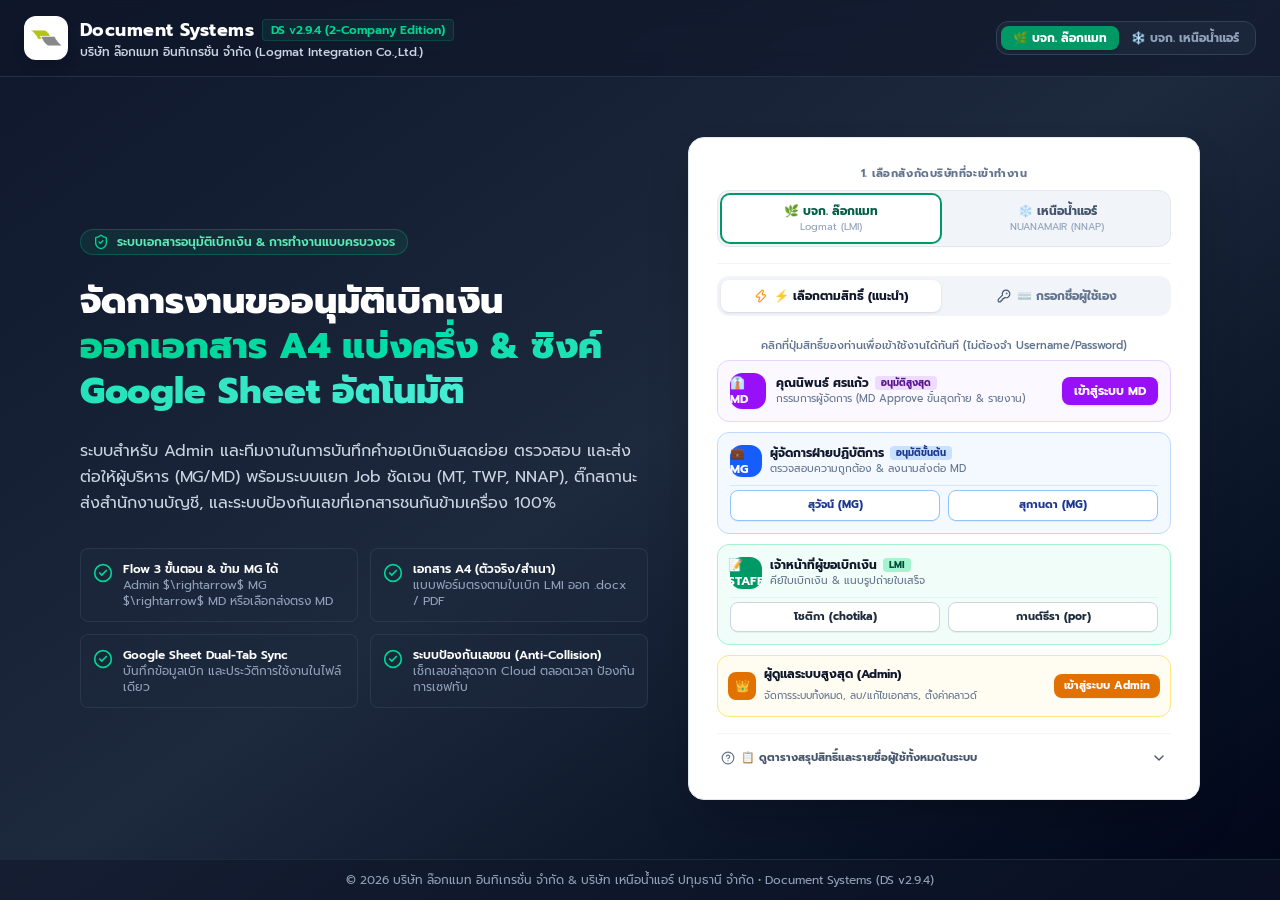
==== index.html @ 4659a701 "Deploy v2.9.4: Live Active Sessions Monitor & Collision Guard" ====
<!doctype html>
<html lang="th">
  <head>
    <meta charset="UTF-8" />
    <link rel="icon" type="image/png" href="[data-uri]" />
    <meta name="viewport" content="width=device-width, initial-scale=1.0" />
    <meta http-equiv="Cache-Control" content="no-cache, no-store, must-revalidate" />
    <meta http-equiv="Pragma" content="no-cache" />
    <meta http-equiv="Expires" content="0" />
    <title>Document Systems (DS) - ระบบขออนุมัติเบิกเงินและจัดการเอกสาร</title>
    <link rel="preconnect" href="https://fonts.googleapis.com">
    <link rel="preconnect" href="https://fonts.gstatic.com" crossorigin>
    <link href="https://fonts.googleapis.com/css2?family=Prompt:wght@300;400;500;600;700&family=Sarabun:ital,wght@0,300;0,400;0,500;0,600;0,700;1,400&display=swap" rel="stylesheet">
    <script type="module">
var e=Object.create,t=Object.defineProperty,n=Object.getOwnPropertyDescriptor,r=Object.getOwnPropertyNames,i=Object.getPrototypeOf,a=Object.prototype.hasOwnProperty,o=(e,t)=>()=>(t||(e((t={exports:{}}).exports,t),e=null),t.exports),s=(e,i,o,s)=>{if(i&&typeof i==`object`||typeof i==`function`)for(var c=r(i),l=0,u=c.length,d;l<u;l++)d=c[l],!a.call(e,d)&&d!==o&&t(e,d,{get:(e=>i[e]).bind(null,d),enumerable:!(s=n(i,d))||s.enumerable});return e},c=(n,r,o)=>(o=n==null?{}:e(i(n)),s(r||!n||!n.__esModule||!a.call(n,`default`)?t(o,`default`,{value:n,enumerable:!0}):o,n)),l=(e=>typeof require<`u`?require:typeof Proxy<`u`?new Proxy(e,{get:(e,t)=>(typeof require<`u`?require:e)[t]}):e)(function(e){if(typeof require<`u`)return require.apply(this,arguments);throw Error('Calling `require` for "'+e+"\" in an environment that doesn't expose the `require` function. See https://rolldown.rs/in-depth/bundling-cjs#require-external-modules for more details.")});(function(){let e=document.createElement(`link`).relList;if(e&&e.supports&&e.supports(`modulepreload`))return;for(let e of document.querySelectorAll(`link[rel="modulepreload"]`))n(e);new MutationObserver(e=>{for(let t of e)if(t.type===`childList`)for(let e of t.addedNodes)e.tagName===`LINK`&&e.rel===`modulepreload`&&n(e)}).observe(document,{childList:!0,subtree:!0});function t(e){let t={};return e.integrity&&(t.integrity=e.integrity),e.referrerPolicy&&(t.referrerPolicy=e.referrerPolicy),t.credentials=e.crossOrigin===`use-credentials`?`include`:e.crossOrigin===`anonymous`?`omit`:`same-origin`,t}function n(e){if(e.ep)return;e.ep=!0;let n=t(e);fetch(e.href,n)}})();var u=o((e=>{var t=Symbol.for(`react.transitional.element`),n=Symbol.for(`react.portal`),r=Symbol.for(`react.fragment`),i=Symbol.for(`react.strict_mode`),a=Symbol.for(`react.profiler`),o=Symbol.for(`react.consumer`),s=Symbol.for(`react.context`),c=Symbol.for(`react.forward_ref`),l=Symbol.for(`react.suspense`),u=Symbol.for(`react.memo`),d=Symbol.for(`react.lazy`),f=Symbol.for(`react.activity`),p=Symbol.for(`react.view_transition`),m=Symbol.iterator;function h(e){return typeof e!=`object`||!e?null:(e=m&&e[m]||e[`@@iterator`],typeof e==`function`?e:null)}var g={isMounted:function(){return!1},enqueueForceUpdate:function(){},enqueueReplaceState:function(){},enqueueSetState:function(){}},_=Object.assign,v={};function y(e,t,n){this.props=e,this.context=t,this.refs=v,this.updater=n||g}y.prototype.isReactComponent={},y.prototype.setState=function(e,t){if(typeof e!=`object`&&typeof e!=`function`&&e!=null)throw Error(`takes an object of state variables to update or a function which returns an object of state variables.`);this.updater.enqueueSetState(this,e,t,`setState`)},y.prototype.forceUpdate=function(e){this.updater.enqueueForceUpdate(this,e,`forceUpdate`)};function b(){}b.prototype=y.prototype;function x(e,t,n){this.props=e,this.context=t,this.refs=v,this.updater=n||g}var S=x.prototype=new b;S.constructor=x,_(S,y.prototype),S.isPureReactComponent=!0;var C=Array.isArray;function w(){}var T={H:null,A:null,T:null,S:null},E=Object.prototype.hasOwnProperty;function D(e,n,r){var i=r.ref;return{$$typeof:t,type:e,key:n,ref:i===void 0?null:i,props:r}}function O(e,t){return D(e.type,t,e.props)}function k(e){return typeof e==`object`&&!!e&&e.$$typeof===t}function A(e){var t={"=":`=0`,":":`=2`};return`$`+e.replace(/[=:]/g,function(e){return t[e]})}var j=/\/+/g;function M(e,t){return typeof e==`object`&&e&&e.key!=null?A(``+e.key):t.toString(36)}function ee(e){switch(e.status){case`fulfilled`:return e.value;case`rejected`:throw e.reason;default:switch(typeof e.status==`string`?e.then(w,w):(e.status=`pending`,e.then(function(t){e.status===`pending`&&(e.status=`fulfilled`,e.value=t)},function(t){e.status===`pending`&&(e.status=`rejected`,e.reason=t)})),e.status){case`fulfilled`:return e.value;case`rejected`:throw e.reason}}throw e}function te(e,r,i,a,o){var s=typeof e;(s===`undefined`||s===`boolean`)&&(e=null);var c=!1;if(e===null)c=!0;else switch(s){case`bigint`:case`string`:case`number`:c=!0;break;case`object`:switch(e.$$typeof){case t:case n:c=!0;break;case d:return c=e._init,te(c(e._payload),r,i,a,o)}}if(c)return o=o(e),c=a===``?`.`+M(e,0):a,C(o)?(i=``,c!=null&&(i=c.replace(j,`$&/`)+`/`),te(o,r,i,``,function(e){return e})):o!=null&&(k(o)&&(o=O(o,i+(o.key==null||e&&e.key===o.key?``:(``+o.key).replace(j,`$&/`)+`/`)+c)),r.push(o)),1;c=0;var l=a===``?`.`:a+`:`;if(C(e))for(var u=0;u<e.length;u++)a=e[u],s=l+M(a,u),c+=te(a,r,i,s,o);else if(u=h(e),typeof u==`function`)for(e=u.call(e),u=0;!(a=e.next()).done;)a=a.value,s=l+M(a,u++),c+=te(a,r,i,s,o);else if(s===`object`){if(typeof e.then==`function`)return te(ee(e),r,i,a,o);throw r=String(e),Error(`Objects are not valid as a React child (found: `+(r===`[object Object]`?`object with keys {`+Object.keys(e).join(`, `)+`}`:r)+`). If you meant to render a collection of children, use an array instead.`)}return c}function N(e,t,n){if(e==null)return e;var r=[],i=0;return te(e,r,``,``,function(e){return t.call(n,e,i++)}),r}function P(e){if(e._status===-1){var t=e._result,n=t();n.then(function(t){(e._status===0||e._status===-1)&&(e._status=1,e._result=t,n.status===void 0&&(n.status=`fulfilled`,n.value=t))},function(t){(e._status===0||e._status===-1)&&(e._status=2,e._result=t,n.status===void 0&&(n.status=`rejected`,n.reason=t))}),e._status===-1&&(e._status=0,e._result=n)}if(e._status===1)return e._result.default;throw e._result}var F=typeof reportError==`function`?reportError:function(e){if(typeof window==`object`&&typeof window.ErrorEvent==`function`){var t=new window.ErrorEvent(`error`,{bubbles:!0,cancelable:!0,message:typeof e==`object`&&e&&typeof e.message==`string`?String(e.message):String(e),error:e});if(!window.dispatchEvent(t))return}else if(typeof process==`object`&&typeof process.emit==`function`){process.emit(`uncaughtException`,e);return}console.error(e)};function I(e){var t=T.T,n={};n.types=t===null?null:t.types,T.T=n;try{var r=e(),i=T.S;i!==null&&i(n,r),typeof r==`object`&&r&&typeof r.then==`function`&&r.then(w,F)}catch(e){F(e)}finally{t!==null&&n.types!==null&&(t.types=n.types),T.T=t}}function L(e){var t=T.T;if(t!==null){var n=t.types;n===null?t.types=[e]:n.indexOf(e)===-1&&n.push(e)}else I(L.bind(null,e))}var R={map:N,forEach:function(e,t,n){N(e,function(){t.apply(this,arguments)},n)},count:function(e){var t=0;return N(e,function(){t++}),t},toArray:function(e){return N(e,function(e){return e})||[]},only:function(e){if(!k(e))throw Error(`React.Children.only expected to receive a single React element child.`);return e}};e.Activity=f,e.Children=R,e.Component=y,e.Fragment=r,e.Profiler=a,e.PureComponent=x,e.StrictMode=i,e.Suspense=l,e.ViewTransition=p,e.__CLIENT_INTERNALS_DO_NOT_USE_OR_WARN_USERS_THEY_CANNOT_UPGRADE=T,e.__COMPILER_RUNTIME={__proto__:null,c:function(e){return T.H.useMemoCache(e)}},e.addTransitionType=L,e.cache=function(e){return function(){return e.apply(null,arguments)}},e.cacheSignal=function(){return null},e.cloneElement=function(e,t,n){if(e==null)throw Error(`The argument must be a React element, but you passed `+e+`.`);var r=_({},e.props),i=e.key;if(t!=null)for(a in t.key!==void 0&&(i=``+t.key),t)!E.call(t,a)||a===`key`||a===`__self`||a===`__source`||a===`ref`&&t.ref===void 0||(r[a]=t[a]);var a=arguments.length-2;if(a===1)r.children=n;else if(1<a){for(var o=Array(a),s=0;s<a;s++)o[s]=arguments[s+2];r.children=o}return D(e.type,i,r)},e.createContext=function(e){return e={$$typeof:s,_currentValue:e,_currentValue2:e,_threadCount:0,Provider:null,Consumer:null},e.Provider=e,e.Consumer={$$typeof:o,_context:e},e},e.createElement=function(e,t,n){var r,i={},a=null;if(t!=null)for(r in t.key!==void 0&&(a=``+t.key),t)E.call(t,r)&&r!==`key`&&r!==`__self`&&r!==`__source`&&(i[r]=t[r]);var o=arguments.length-2;if(o===1)i.children=n;else if(1<o){for(var s=Array(o),c=0;c<o;c++)s[c]=arguments[c+2];i.children=s}if(e&&e.defaultProps)for(r in o=e.defaultProps,o)i[r]===void 0&&(i[r]=o[r]);return D(e,a,i)},e.createRef=function(){return{current:null}},e.forwardRef=function(e){return{$$typeof:c,render:e}},e.isValidElement=k,e.lazy=function(e){return{$$typeof:d,_payload:{_status:-1,_result:e},_init:P}},e.memo=function(e,t){return{$$typeof:u,type:e,compare:t===void 0?null:t}},e.startTransition=I,e.unstable_useCacheRefresh=function(){return T.H.useCacheRefresh()},e.use=function(e){return T.H.use(e)},e.useActionState=function(e,t,n){return T.H.useActionState(e,t,n)},e.useCallback=function(e,t){return T.H.useCallback(e,t)},e.useContext=function(e){return T.H.useContext(e)},e.useDebugValue=function(){},e.useDeferredValue=function(e,t){return T.H.useDeferredValue(e,t)},e.useEffect=function(e,t){return T.H.useEffect(e,t)},e.useEffectEvent=function(e){return T.H.useEffectEvent(e)},e.useId=function(){return T.H.useId()},e.useImperativeHandle=function(e,t,n){return T.H.useImperativeHandle(e,t,n)},e.useInsertionEffect=function(e,t){return T.H.useInsertionEffect(e,t)},e.useLayoutEffect=function(e,t){return T.H.useLayoutEffect(e,t)},e.useMemo=function(e,t){return T.H.useMemo(e,t)},e.useOptimistic=function(e,t){return T.H.useOptimistic(e,t)},e.useReducer=function(e,t,n){return T.H.useReducer(e,t,n)},e.useRef=function(e){return T.H.useRef(e)},e.useState=function(e){return T.H.useState(e)},e.useSyncExternalStore=function(e,t,n){return T.H.useSyncExternalStore(e,t,n)},e.useTransition=function(){return T.H.useTransition()},e.version=`19.3.0`})),d=o(((e,t)=>{t.exports=u()})),f=o((e=>{function t(e,t){var n=e.length;e.push(t);a:for(;0<n;){var r=n-1>>>1,a=e[r];if(0<i(a,t))e[r]=t,e[n]=a,n=r;else break a}}function n(e){return e.length===0?null:e[0]}function r(e){if(e.length===0)return null;var t=e[0],n=e.pop();if(n!==t){e[0]=n;a:for(var r=0,a=e.length,o=a>>>1;r<o;){var s=2*(r+1)-1,c=e[s],l=s+1,u=e[l];if(0>i(c,n))l<a&&0>i(u,c)?(e[r]=u,e[l]=n,r=l):(e[r]=c,e[s]=n,r=s);else if(l<a&&0>i(u,n))e[r]=u,e[l]=n,r=l;else break a}}return t}function i(e,t){var n=e.sortIndex-t.sortIndex;return n===0?e.id-t.id:n}if(e.unstable_now=void 0,typeof performance==`object`&&typeof performance.now==`function`){var a=performance;e.unstable_now=function(){return a.now()}}else{var o=Date,s=o.now();e.unstable_now=function(){return o.now()-s}}var c=[],l=[],u=1,d=null,f=3,p=!1,m=!1,h=!1,g=!1,_=typeof setTimeout==`function`?setTimeout:null,v=typeof clearTimeout==`function`?clearTimeout:null,y=typeof setImmediate<`u`?setImmediate:null;function b(e){for(var i=n(l);i!==null;){if(i.callback===null)r(l);else if(i.startTime<=e)r(l),i.sortIndex=i.expirationTime,t(c,i);else break;i=n(l)}}function x(e){if(h=!1,b(e),!m){if(n(c)!==null)m=!0,S||(S=!0,O());else{var t=n(l);t!==null&&j(x,t.startTime-e)}}}var S=!1,C=-1,w=5,T=-1;function E(){return g?!0:!(e.unstable_now()-T<w)}function D(){if(g=!1,S){var t=e.unstable_now();T=t;var i=!0;try{a:{m=!1,h&&(h=!1,v(C),C=-1),p=!0;var a=f;try{b:{for(b(t),d=n(c);d!==null&&!(d.expirationTime>t&&E());){var o=d.callback;if(typeof o==`function`){d.callback=null,f=d.priorityLevel;var s=o(d.expirationTime<=t);if(t=e.unstable_now(),typeof s==`function`){d.callback=s,b(t),i=!0;break b}d===n(c)&&r(c),b(t)}else r(c);d=n(c)}if(d!==null)i=!0;else{var u=n(l);u!==null&&j(x,u.startTime-t),i=!1}}break a}finally{d=null,f=a,p=!1}i=void 0}}finally{i?O():S=!1}}}var O;if(typeof y==`function`)O=function(){y(D)};else if(typeof MessageChannel<`u`){var k=new MessageChannel,A=k.port2;k.port1.onmessage=D,O=function(){A.postMessage(null)}}else O=function(){_(D,0)};function j(t,n){C=_(function(){t(e.unstable_now())},n)}e.unstable_IdlePriority=5,e.unstable_ImmediatePriority=1,e.unstable_LowPriority=4,e.unstable_NormalPriority=3,e.unstable_Profiling=null,e.unstable_UserBlockingPriority=2,e.unstable_cancelCallback=function(e){e.callback=null},e.unstable_forceFrameRate=function(e){0>e||125<e?console.error(`forceFrameRate takes a positive int between 0 and 125, forcing frame rates higher than 125 fps is not supported`):w=0<e?Math.floor(1e3/e):5},e.unstable_getCurrentPriorityLevel=function(){return f},e.unstable_next=function(e){switch(f){case 1:case 2:case 3:var t=3;break;default:t=f}var n=f;f=t;try{return e()}finally{f=n}},e.unstable_requestPaint=function(){g=!0},e.unstable_runWithPriority=function(e,t){switch(e){case 1:case 2:case 3:case 4:case 5:break;default:e=3}var n=f;f=e;try{return t()}finally{f=n}},e.unstable_scheduleCallback=function(r,i,a){var o=e.unstable_now();switch(typeof a==`object`&&a?(a=a.delay,a=typeof a==`number`&&0<a?o+a:o):a=o,r){case 1:var s=-1;break;case 2:s=250;break;case 5:s=1073741823;break;case 4:s=1e4;break;default:s=5e3}return s=a+s,r={id:u++,callback:i,priorityLevel:r,startTime:a,expirationTime:s,sortIndex:-1},a>o?(r.sortIndex=a,t(l,r),n(c)===null&&r===n(l)&&(h?(v(C),C=-1):h=!0,j(x,a-o))):(r.sortIndex=s,t(c,r),m||p||(m=!0,S||(S=!0,O()))),r},e.unstable_shouldYield=E,e.unstable_wrapCallback=function(e){var t=f;return function(){var n=f;f=t;try{return e.apply(this,arguments)}finally{f=n}}}})),p=o(((e,t)=>{t.exports=f()})),m=o((e=>{var t=d();function n(e){var t=`https://react.dev/errors/`+e;if(1<arguments.length){t+=`?args[]=`+encodeURIComponent(arguments[1]);for(var n=2;n<arguments.length;n++)t+=`&args[]=`+encodeURIComponent(arguments[n])}return`Minified React error #`+e+`; visit `+t+` for the full message or use the non-minified dev environment for full errors and additional helpful warnings.`}function r(){}var i={d:{f:r,r:function(){throw Error(n(522))},D:r,C:r,L:r,m:r,X:r,S:r,M:r},p:0,findDOMNode:null},a=Symbol.for(`react.portal`),o=Symbol.for(`react.recoverable`),s=Symbol.for(`react.optimistic_key`);function c(e,t,n){var r=3<arguments.length&&arguments[3]!==void 0?arguments[3]:null;return{$$typeof:a,key:r==null?null:r===s?s:``+r,children:e,containerInfo:t,implementation:n}}var l=t.__CLIENT_INTERNALS_DO_NOT_USE_OR_WARN_USERS_THEY_CANNOT_UPGRADE;function u(e,t){if(e===`font`)return``;if(typeof t==`string`)return t===`use-credentials`?t:``}e.__DOM_INTERNALS_DO_NOT_USE_OR_WARN_USERS_THEY_CANNOT_UPGRADE=i,e.browser=function(e){return{$$typeof:o,_reason:e}},e.createPortal=function(e,t){var r=2<arguments.length&&arguments[2]!==void 0?arguments[2]:null;if(!t||t.nodeType!==1&&t.nodeType!==9&&t.nodeType!==11)throw Error(n(299));return c(e,t,null,r)},e.flushSync=function(e){var t=l.T,n=i.p;try{if(l.T=null,i.p=2,e)return e()}finally{l.T=t,i.p=n,i.d.f()}},e.preconnect=function(e,t){typeof e==`string`&&(t?(t=t.crossOrigin,t=typeof t==`string`?t===`use-credentials`?t:``:void 0):t=null,i.d.C(e,t))},e.prefetchDNS=function(e){typeof e==`string`&&i.d.D(e)},e.preinit=function(e,t){if(typeof e==`string`&&t&&typeof t.as==`string`){var n=t.as,r=u(n,t.crossOrigin),a=typeof t.integrity==`string`?t.integrity:void 0,o=typeof t.fetchPriority==`string`?t.fetchPriority:void 0;n===`style`?i.d.S(e,typeof t.precedence==`string`?t.precedence:void 0,{crossOrigin:r,integrity:a,fetchPriority:o}):n===`script`&&i.d.X(e,{crossOrigin:r,integrity:a,fetchPriority:o,nonce:typeof t.nonce==`string`?t.nonce:void 0})}},e.preinitModule=function(e,t){if(typeof e==`string`){if(typeof t==`object`&&t){if(t.as==null||t.as===`script`){var n=u(t.as,t.crossOrigin);i.d.M(e,{crossOrigin:n,integrity:typeof t.integrity==`string`?t.integrity:void 0,nonce:typeof t.nonce==`string`?t.nonce:void 0,fetchPriority:typeof t.fetchPriority==`string`?t.fetchPriority:void 0})}}else t??i.d.M(e)}},e.preload=function(e,t){if(typeof e==`string`&&typeof t==`object`&&t&&typeof t.as==`string`){var n=t.as,r=u(n,t.crossOrigin);i.d.L(e,n,{crossOrigin:r,integrity:typeof t.integrity==`string`?t.integrity:void 0,nonce:typeof t.nonce==`string`?t.nonce:void 0,type:typeof t.type==`string`?t.type:void 0,fetchPriority:typeof t.fetchPriority==`string`?t.fetchPriority:void 0,referrerPolicy:typeof t.referrerPolicy==`string`?t.referrerPolicy:void 0,imageSrcSet:typeof t.imageSrcSet==`string`?t.imageSrcSet:void 0,imageSizes:typeof t.imageSizes==`string`?t.imageSizes:void 0,media:typeof t.media==`string`?t.media:void 0})}},e.preloadModule=function(e,t){if(typeof e==`string`){if(t){var n=u(t.as,t.crossOrigin);i.d.m(e,{as:typeof t.as==`string`&&t.as!==`script`?t.as:void 0,crossOrigin:n,integrity:typeof t.integrity==`string`?t.integrity:void 0,nonce:typeof t.nonce==`string`?t.nonce:void 0,fetchPriority:typeof t.fetchPriority==`string`?t.fetchPriority:void 0})}else i.d.m(e)}},e.requestFormReset=function(e){i.d.r(e)},e.unstable_batchedUpdates=function(e,t){return e(t)},e.useFormState=function(e,t,n){return l.H.useFormState(e,t,n)},e.useFormStatus=function(){return l.H.useHostTransitionStatus()},e.version=`19.3.0`})),h=o(((e,t)=>{function n(){if(typeof __REACT_DEVTOOLS_GLOBAL_HOOK__<`u`&&typeof __REACT_DEVTOOLS_GLOBAL_HOOK__.checkDCE==`function`)try{__REACT_DEVTOOLS_GLOBAL_HOOK__.checkDCE(n)}catch(e){console.error(e)}}n(),t.exports=m()})),g=o((e=>{var t=p(),n=d(),r=h();function i(e){var t=`https://react.dev/errors/`+e;if(1<arguments.length){t+=`?args[]=`+encodeURIComponent(arguments[1]);for(var n=2;n<arguments.length;n++)t+=`&args[]=`+encodeURIComponent(arguments[n])}return`Minified React error #`+e+`; visit `+t+` for the full message or use the non-minified dev environment for full errors and additional helpful warnings.`}function a(e){return!(!e||e.nodeType!==1&&e.nodeType!==9&&e.nodeType!==11)}function o(e){for(var t=e,n=t;n&&!n.alternate;)t=n,t.flags&4098&&(e=t.return),n=t.return;for(;t.return;)t=t.return;return t.tag===3?e:null}function s(e){if(e.tag===13){var t=e.memoizedState;if(t===null&&(e=e.alternate,e!==null&&(t=e.memoizedState)),t!==null)return t.dehydrated}return null}function c(e){if(e.tag===31){var t=e.memoizedState;if(t===null&&(e=e.alternate,e!==null&&(t=e.memoizedState)),t!==null)return t.dehydrated}return null}function l(e){if(o(e)!==e)throw Error(i(188))}function u(e){var t=e.alternate;if(!t){if(t=o(e),t===null)throw Error(i(188));return t===e?e:null}for(var n=e,r=t;;){var a=n.return;if(a===null)break;var s=a.alternate;if(s===null){if(r=a.return,r!==null){n=r;continue}break}if(a.child===s.child){for(s=a.child;s;){if(s===n)return l(a),e;if(s===r)return l(a),t;s=s.sibling}throw Error(i(188))}if(n.return!==r.return)n=a,r=s;else{for(var c=!1,u=a.child;u;){if(u===n){c=!0,n=a,r=s;break}if(u===r){c=!0,r=a,n=s;break}u=u.sibling}if(!c){for(u=s.child;u;){if(u===n){c=!0,n=s,r=a;break}if(u===r){c=!0,r=s,n=a;break}u=u.sibling}if(!c)throw Error(i(189))}}if(n.alternate!==r)throw Error(i(190))}if(n.tag!==3)throw Error(i(188));return n.stateNode.current===n?e:t}function f(e){var t=e.tag;if(t===5||t===26||t===27||t===6)return e;for(e=e.child;e!==null;){if(t=f(e),t!==null)return t;e=e.sibling}return null}function m(e,t,n,r,i,a){for(;e!==null;){if((e.tag===5||e.tag===27||e.tag===6)&&n(e,r,i,a)||(e.tag!==22||e.memoizedState===null)&&(t||e.tag!==5&&e.tag!==27)&&m(e.child,t,n,r,i,a))return!0;e=e.sibling}return!1}function g(e){for(e=e.return;e!==null;){if(e.tag===3||e.tag===5||e.tag===27)return e;e=e.return}return null}function _(e){var t=!1;for(e=e.return;e!==null&&(e.tag===4&&(t=!0),e.tag!==3&&e.tag!==5&&e.tag!==27);)e=e.return;return t}function v(e){var t=[null,null],n=g(e);return n===null||y(t,e,n.child,{foundSelf:!1}),t}function y(e,t,n,r){for(;n!==null;){if(n===t)r.foundSelf=!0;else if(n.tag===5||n.tag===27||n.tag===6){if(r.foundSelf)return e[1]=n,!0;e[0]=n}else if((n.tag!==22||n.memoizedState===null)&&y(e,t,n.child,r))return!0;n=n.sibling}return!1}function b(e){switch(e.tag){case 5:case 27:case 6:return e.stateNode;case 3:return e.stateNode.containerInfo;default:throw Error(i(559))}}var x=null,S=null;function C(e,t,n){return e===n||e===t&&(x=e,!0)}function w(e,t,n){return e===n?(S=e,!1):e===t&&(S!==null&&(x=e),!0)}function T(e){if(e===null)return null;do e=e===null?null:e.return;while(e&&e.tag!==5&&e.tag!==27&&e.tag!==3);return e||null}function E(e,t,n){for(var r=0,i=e;i;i=n(i))r++;i=0;for(var a=t;a;a=n(a))i++;for(;0<r-i;)e=n(e),r--;for(;0<i-r;)t=n(t),i--;for(;r--;){if(e===t||t!==null&&e===t.alternate)return e;e=n(e),t=n(t)}return null}var D=Object.assign,O=Symbol.for(`react.element`),k=Symbol.for(`react.transitional.element`),A=Symbol.for(`react.portal`),j=Symbol.for(`react.fragment`),M=Symbol.for(`react.strict_mode`),ee=Symbol.for(`react.profiler`),te=Symbol.for(`react.consumer`),N=Symbol.for(`react.context`),P=Symbol.for(`react.forward_ref`),F=Symbol.for(`react.suspense`),I=Symbol.for(`react.suspense_list`),L=Symbol.for(`react.memo`),R=Symbol.for(`react.lazy`),ne=Symbol.for(`react.activity`),re=Symbol.for(`react.legacy_hidden`),ie=Symbol.for(`react.memo_cache_sentinel`),ae=Symbol.for(`react.view_transition`),oe=Symbol.for(`react.recoverable`),se=Symbol.iterator;function ce(e){return typeof e!=`object`||!e?null:(e=se&&e[se]||e[`@@iterator`],typeof e==`function`?e:null)}var le=Symbol.for(`react.client.reference`);function ue(e){if(e==null)return null;if(typeof e==`function`)return e.$$typeof===le?null:e.displayName||e.name||null;if(typeof e==`string`)return e;switch(e){case j:return`Fragment`;case ee:return`Profiler`;case M:return`StrictMode`;case F:return`Suspense`;case I:return`SuspenseList`;case ne:return`Activity`;case ae:return`ViewTransition`}if(typeof e==`object`)switch(e.$$typeof){case A:return`Portal`;case N:return e.displayName||`Context`;case te:return(e._context.displayName||`Context`)+`.Consumer`;case P:var t=e.render;return e=e.displayName,e||=(e=t.displayName||t.name||``,e===``?`ForwardRef`:`ForwardRef(`+e+`)`),e;case L:return t=e.displayName||null,t===null?ue(e.type)||`Memo`:t;case R:t=e._payload,e=e._init;try{return ue(e(t))}catch{}}return null}var de=Array.isArray,z=n.__CLIENT_INTERNALS_DO_NOT_USE_OR_WARN_USERS_THEY_CANNOT_UPGRADE,fe=r.__DOM_INTERNALS_DO_NOT_USE_OR_WARN_USERS_THEY_CANNOT_UPGRADE,pe={pending:!1,data:null,method:null,action:null},me=[],he=-1;function ge(e){return{current:e}}function B(e){0>he||(e.current=me[he],me[he]=null,he--)}function _e(e,t){he++,me[he]=e.current,e.current=t}var ve=ge(null),ye=ge(null),be=ge(null),xe=ge(null);function Se(e,t){switch(_e(be,t),_e(ye,e),_e(ve,null),t.nodeType){case 9:case 11:e=(e=t.documentElement)&&(e=e.namespaceURI)?up(e):0;break;default:if(e=t.tagName,t=t.namespaceURI)t=up(t),e=dp(t,e);else switch(e){case`svg`:e=1;break;case`math`:e=2;break;default:e=0}}B(ve),_e(ve,e)}function Ce(){B(ve),B(ye),B(be)}function we(e){var t=e.memoizedState;t!==null&&(sh._currentValue=t.memoizedState,_e(xe,e)),t=ve.current;var n=dp(t,e.type);t!==n&&(_e(ye,e),_e(ve,n))}function Te(e){ye.current===e&&(B(ve),B(ye)),xe.current===e&&(B(xe),sh._currentValue=pe)}var Ee,De;function Oe(e){if(Ee===void 0)try{throw Error()}catch(e){var t=e.stack.trim().match(/\n( *(at )?)/);Ee=t&&t[1]||``,De=-1<e.stack.indexOf(`
    at`)?` (<anonymous>)`:-1<e.stack.indexOf(`@`)?`@unknown:0:0`:``}return`
`+Ee+e+De}var ke=!1;function Ae(e,t){if(!e||ke)return``;ke=!0;var n=Error.prepareStackTrace;Error.prepareStackTrace=void 0;try{var r={DetermineComponentFrameRoot:function(){try{if(t){var n=function(){throw Error()};if(Object.defineProperty(n.prototype,"props",{set:function(){throw Error()}}),typeof Reflect==`object`&&Reflect.construct){try{Reflect.construct(n,[])}catch(e){var r=e}Reflect.construct(e,[],n)}else{try{n.call()}catch(e){r=e}n=!1;try{var i=Object.getOwnPropertyDescriptor(e.prototype,`props`);Object.defineProperty(e.prototype,"props",{configurable:!0,set:function(){throw Error()}}),n=!0,new e}finally{n&&(i===void 0?delete e.prototype.props:Object.defineProperty(e.prototype,"props",i))}}}else{try{throw Error()}catch(e){r=e}(n=e())&&typeof n.catch==`function`&&n.catch(function(){})}}catch(e){if(e&&r&&typeof e.stack==`string`)return[e.stack,r.stack]}return[null,null]}};r.DetermineComponentFrameRoot.displayName=`DetermineComponentFrameRoot`;var i=Object.getOwnPropertyDescriptor(r.DetermineComponentFrameRoot,`name`);i&&i.configurable&&Object.defineProperty(r.DetermineComponentFrameRoot,"name",{value:`DetermineComponentFrameRoot`});var a=r.DetermineComponentFrameRoot(),o=a[0],s=a[1];if(o&&s){var c=o.split(`
`),l=s.split(`
`);for(i=r=0;r<c.length&&!c[r].includes(`DetermineComponentFrameRoot`);)r++;for(;i<l.length&&!l[i].includes(`DetermineComponentFrameRoot`);)i++;if(r===c.length||i===l.length)for(r=c.length-1,i=l.length-1;1<=r&&0<=i&&c[r]!==l[i];)i--;for(;1<=r&&0<=i;r--,i--)if(c[r]!==l[i]){if(r!==1||i!==1)do if(r--,i--,0>i||c[r]!==l[i]){var u=`
`+c[r].replace(` at new `,` at `);return e.displayName&&u.includes(`<anonymous>`)&&(u=u.replace(`<anonymous>`,e.displayName)),u}while(1<=r&&0<=i);break}}}finally{ke=!1,Error.prepareStackTrace=n}return(n=e?e.displayName||e.name:``)?Oe(n):``}function je(e,t){switch(e.tag){case 26:case 27:case 5:return Oe(e.type);case 16:return Oe(`Lazy`);case 13:return e.child!==t&&t!==null?Oe(`Suspense Fallback`):Oe(`Suspense`);case 19:return Oe(`SuspenseList`);case 0:case 15:return Ae(e.type,!1);case 11:return Ae(e.type.render,!1);case 1:return Ae(e.type,!0);case 31:return Oe(`Activity`);case 30:return Oe(`ViewTransition`);default:return``}}function Me(e){try{var t=``,n=null;do t+=je(e,n),n=e,e=e.return;while(e);return t}catch(e){return`
Error generating stack: `+e.message+`
`+e.stack}}var Ne=Object.prototype.hasOwnProperty,Pe=t.unstable_scheduleCallback,Fe=t.unstable_cancelCallback,Ie=t.unstable_shouldYield,Le=t.unstable_requestPaint,Re=t.unstable_now,ze=t.unstable_getCurrentPriorityLevel,Be=t.unstable_ImmediatePriority,Ve=t.unstable_UserBlockingPriority,He=t.unstable_NormalPriority,Ue=t.unstable_LowPriority,We=t.unstable_IdlePriority,Ge=t.log,Ke=t.unstable_setDisableYieldValue,qe=null,Je=null;function Ye(e){if(typeof Ge==`function`&&Ke(e),Je&&typeof Je.setStrictMode==`function`)try{Je.setStrictMode(qe,e)}catch{}}var Xe=Math.clz32?Math.clz32:$e,Ze=Math.log,Qe=Math.LN2;function $e(e){return e>>>=0,e===0?32:31-(Ze(e)/Qe|0)|0}var et=256,tt=262144,nt=4194304;function rt(e){var t=e&42;if(t!==0)return t;switch(e&-e){case 1:return 1;case 2:return 2;case 4:return 4;case 8:return 8;case 16:return 16;case 32:return 32;case 64:return 64;case 128:return 128;case 256:case 512:case 1024:case 2048:case 4096:case 8192:case 16384:case 32768:case 65536:case 131072:return e&-e;case 262144:case 524288:case 1048576:case 2097152:return e&3932160;case 4194304:case 8388608:case 16777216:case 33554432:return e&62914560;case 67108864:return 67108864;case 134217728:return 134217728;case 268435456:return 268435456;case 536870912:return 536870912;case 1073741824:return 0;default:return e}}function it(e,t,n){var r=e.pendingLanes;if(r===0)return 0;var i=0,a=e.suspendedLanes,o=e.pingedLanes;e=e.warmLanes;var s=r&134217727;return s===0?(s=r&~a,s===0?o===0?n||(n=r&~e,n!==0&&(i=rt(n))):i=rt(o):i=rt(s)):(r=s&~a,r===0?(o&=s,o===0?n||(n=s&~e,n!==0&&(i=rt(n))):i=rt(o)):i=rt(r)),i===0?0:t!==0&&t!==i&&(t&a)===0&&(a=i&-i,n=t&-t,a>=n||a===32&&n&4194048)?t:i}function at(e,t){return(e.pendingLanes&~(e.suspendedLanes&~e.pingedLanes)&t)===0}function ot(e,t){t&8&&(t|=t&32);var n=e.entangledLanes;if(n!==0)for(e=e.entanglements,n&=t;0<n;){var r=31-Xe(n),i=1<<r;t|=e[r],n&=~i}return t}function st(e,t){switch(e){case 1:case 2:case 4:case 8:case 64:return t+250;case 16:case 32:case 128:case 256:case 512:case 1024:case 2048:case 4096:case 8192:case 16384:case 32768:case 65536:case 131072:case 262144:case 524288:case 1048576:case 2097152:return t+5e3;case 4194304:case 8388608:case 16777216:case 33554432:return-1;case 67108864:case 134217728:case 268435456:case 536870912:case 1073741824:return-1;default:return-1}}function ct(){var e=nt;return nt<<=1,!(nt&62914560)&&(nt=4194304),e}function lt(e){for(var t=[],n=0;31>n;n++)t.push(e);return t}function ut(e,t){e.pendingLanes|=t,t!==268435456&&(e.suspendedLanes=0,e.pingedLanes=0,e.warmLanes=0)}function dt(e,t,n,r,i,a){var o=e.pendingLanes;e.pendingLanes=n,e.suspendedLanes=0,e.pingedLanes=0,e.warmLanes=0,e.expiredLanes&=n,e.entangledLanes&=n,e.errorRecoveryDisabledLanes&=n,e.shellSuspendCounter=0;var s=e.entanglements,c=e.expirationTimes,l=e.hiddenUpdates;for(n=o&~n;0<n;){var u=31-Xe(n),d=1<<u;s[u]=0,c[u]=-1;var f=l[u];if(f!==null)for(l[u]=null,u=0;u<f.length;u++){var p=f[u];p!==null&&(p.lane&=-536870913)}n&=~d}r!==0&&ft(e,r,0),a!==0&&i===0&&e.tag!==0&&(e.suspendedLanes|=a&~(o&~t))}function ft(e,t,n){e.pendingLanes|=t,e.suspendedLanes&=~t;var r=31-Xe(t);e.entangledLanes|=t,e.entanglements[r]=e.entanglements[r]|1073741824|n&261930}function pt(e,t){var n=e.entangledLanes|=t;for(e=e.entanglements;n;){var r=31-Xe(n),i=1<<r;i&t|e[r]&t&&(e[r]|=t),n&=~i}}function mt(e,t){var n=t&-t;return n=n&42?1:ht(n),(n&(e.suspendedLanes|t))===0?n:0}function ht(e){switch(e){case 2:e=1;break;case 8:e=4;break;case 32:e=16;break;case 256:case 512:case 1024:case 2048:case 4096:case 8192:case 16384:case 32768:case 65536:case 131072:case 262144:case 524288:case 1048576:case 2097152:case 4194304:case 8388608:case 16777216:case 33554432:e=128;break;case 268435456:e=134217728;break;default:e=0}return e}function gt(e){return e&=-e,2<e?8<e?e&134217727?32:268435456:8:2}function _t(){var e=fe.p;return e===0?(e=window.event,e===void 0?32:Ch(e.type)):e}function vt(e,t){var n=fe.p;try{return fe.p=e,t()}finally{fe.p=n}}var yt=Math.random().toString(36).slice(2),bt=`__reactFiber$`+yt,xt=`__reactProps$`+yt,St=`__reactContainer$`+yt,Ct=`__reactEvents$`+yt,wt=`__reactListeners$`+yt,Tt=`__reactHandles$`+yt,Et=`__reactResources$`+yt,Dt=`__reactMarker$`+yt,Ot=`__reactLoad$`+yt;function kt(e){delete e[bt],delete e[xt],delete e[wt],delete e[Tt]}function At(e){var t;if(t=e[bt])return t;for(var n=e.parentNode;n;){if(t=n[St]||n[bt]){if(n=t.alternate,t.child!==null||n!==null&&n.child!==null)for(e=fm(e);e!==null;){if(n=e[bt])return n;e=fm(e)}return t}e=n,n=e.parentNode}return null}function jt(e){if(e=e[bt]||e[St]){var t=e.tag;if(t===5||t===6||t===13||t===31||t===26||t===27||t===3)return e}return null}function Mt(e){var t=e.tag;if(t===5||t===26||t===27||t===6)return e.stateNode;throw Error(i(33))}function Nt(e){var t=e[Et];return t||=e[Et]={hoistableStyles:new Map,hoistableScripts:new Map},t}function Pt(e){e[Dt]=!0}function Ft(e){e[Ot]=void 0}var It=new Set,Lt={};function Rt(e,t){zt(e,t),zt(e+`Capture`,t)}function zt(e,t){for(Lt[e]=t,e=0;e<t.length;e++)It.add(t[e])}var Bt=RegExp(`^[:A-Z_a-z\\u00C0-\\u00D6\\u00D8-\\u00F6\\u00F8-\\u02FF\\u0370-\\u037D\\u037F-\\u1FFF\\u200C-\\u200D\\u2070-\\u218F\\u2C00-\\u2FEF\\u3001-\\uD7FF\\uF900-\\uFDCF\\uFDF0-\\uFFFD][:A-Z_a-z\\u00C0-\\u00D6\\u00D8-\\u00F6\\u00F8-\\u02FF\\u0370-\\u037D\\u037F-\\u1FFF\\u200C-\\u200D\\u2070-\\u218F\\u2C00-\\u2FEF\\u3001-\\uD7FF\\uF900-\\uFDCF\\uFDF0-\\uFFFD\\-.0-9\\u00B7\\u0300-\\u036F\\u203F-\\u2040]*$`),Vt={},Ht={};function Ut(e){return Ne.call(Ht,e)?!0:Ne.call(Vt,e)?!1:Bt.test(e)?Ht[e]=!0:(Vt[e]=!0,!1)}var V=!1;function Wt(){var e=V;return V=!1,e}function Gt(e,t,n){if(Ut(t)){if(n===null)e.removeAttribute(t);else{switch(typeof n){case`undefined`:case`function`:case`symbol`:e.removeAttribute(t);return;case`boolean`:var r=t.toLowerCase().slice(0,5);if(r!==`data-`&&r!==`aria-`){e.removeAttribute(t);return}}e.setAttribute(t,n)}}}function Kt(e,t,n){if(n===null)e.removeAttribute(t);else{switch(typeof n){case`undefined`:case`function`:case`symbol`:case`boolean`:e.removeAttribute(t);return}e.setAttribute(t,n)}}function qt(e,t,n,r){if(r===null)e.removeAttribute(n);else{switch(typeof r){case`undefined`:case`function`:case`symbol`:case`boolean`:e.removeAttribute(n);return}e.setAttributeNS(t,n,r)}}function Jt(e){switch(typeof e){case`bigint`:case`boolean`:case`number`:case`string`:case`undefined`:return e;case`object`:return e;default:return``}}function Yt(e){var t=e.type;return(e=e.nodeName)&&e.toLowerCase()===`input`&&(t===`checkbox`||t===`radio`)}function Xt(e,t,n){var r=Object.getOwnPropertyDescriptor(e.constructor.prototype,t);if(!e.hasOwnProperty(t)&&r!==void 0&&typeof r.get==`function`&&typeof r.set==`function`){var i=r.get,a=r.set;return Object.defineProperty(e,t,{configurable:!0,get:function(){return i.call(this)},set:function(e){n=``+e,a.call(this,e)}}),Object.defineProperty(e,t,{enumerable:r.enumerable}),{getValue:function(){return n},setValue:function(e){n=``+e},stopTracking:function(){e._valueTracker=null,delete e[t]}}}}function Zt(e){if(!e._valueTracker){var t=Yt(e)?`checked`:`value`;e._valueTracker=Xt(e,t,``+e[t])}}function Qt(e){if(!e)return!1;var t=e._valueTracker;if(!t)return!0;var n=t.getValue(),r=``;return e&&(r=Yt(e)?e.checked?`true`:`false`:e.value),e=r,e!==n&&(t.setValue(e),!0)}var $t=/[\n"\\]/g;function en(e){return e.replace($t,function(e){return`\\`+e.charCodeAt(0).toString(16)+` `})}function tn(e,t,n,r,i,a,o,s){e.name=``,o!=null&&typeof o!=`function`&&typeof o!=`symbol`&&typeof o!=`boolean`?e.type=o:e.removeAttribute(`type`),t==null?o!==`submit`&&o!==`reset`||e.removeAttribute(`value`):o===`number`?(t===0&&e.value===``||e.value!=t)&&(e.value=``+Jt(t)):e.value!==``+Jt(t)&&(e.value=``+Jt(t)),t==null?n==null?r!=null&&e.removeAttribute(`value`):rn(e,Jt(n)):o===`number`&&e.value==t?rn(e,Jt(e.value)):rn(e,Jt(t)),i==null&&a!=null&&(e.defaultChecked=!!a),i!=null&&(e.checked=i&&typeof i!=`function`&&typeof i!=`symbol`),s!=null&&typeof s!=`function`&&typeof s!=`symbol`&&typeof s!=`boolean`?e.name=``+Jt(s):e.removeAttribute(`name`)}function nn(e,t,n,r,i,a,o,s){if(a!=null&&typeof a!=`function`&&typeof a!=`symbol`&&typeof a!=`boolean`&&(e.type=a),t!=null||n!=null){if(!(a!==`submit`&&a!==`reset`||t!=null)){Zt(e);return}n=n==null?``:``+Jt(n),t=t==null?n:``+Jt(t),s||t===e.value||(e.value=t),e.defaultValue=t}r??=i,r=typeof r!=`function`&&typeof r!=`symbol`&&!!r,e.checked=s?e.checked:!!r,e.defaultChecked=!!r,o!=null&&typeof o!=`function`&&typeof o!=`symbol`&&typeof o!=`boolean`&&(e.name=o),Zt(e)}function rn(e,t){e.defaultValue!==``+t&&(e.defaultValue=``+t)}function an(e,t,n,r){if(e=e.options,t){t={};for(var i=0;i<n.length;i++)t[`$`+n[i]]=!0;for(n=0;n<e.length;n++)i=t.hasOwnProperty(`$`+e[n].value),e[n].selected!==i&&(e[n].selected=i),i&&r&&(e[n].defaultSelected=!0)}else{for(n=``+Jt(n),t=null,i=0;i<e.length;i++){if(e[i].value===n){e[i].selected=!0,r&&(e[i].defaultSelected=!0);return}t!==null||e[i].disabled||(t=e[i])}t!==null&&(t.selected=!0)}}function on(e,t,n){if(t!=null&&(t=``+Jt(t),t!==e.value&&(e.value=t),n==null)){e.defaultValue!==t&&(e.defaultValue=t);return}e.defaultValue=n==null?``:``+Jt(n)}function sn(e,t,n,r){if(t==null){if(r!=null){if(n!=null)throw Error(i(92));if(de(r)){if(1<r.length)throw Error(i(93));r=r[0]}n=r}n??=``,t=n}n=Jt(t),e.defaultValue=n,r=e.textContent,r===n&&r!==``&&r!==null&&(e.value=r),Zt(e)}function cn(e,t){if(t){var n=e.firstChild;if(n&&n===e.lastChild&&n.nodeType===3){n.nodeValue=t;return}}e.textContent=t}var ln=new Set(`animationIterationCount aspectRatio borderImageOutset borderImageSlice borderImageWidth boxFlex boxFlexGroup boxOrdinalGroup columnCount columns flex flexGrow flexPositive flexShrink flexNegative flexOrder gridArea gridRow gridRowEnd gridRowSpan gridRowStart gridColumn gridColumnEnd gridColumnSpan gridColumnStart fontWeight lineClamp lineHeight opacity order orphans scale tabSize widows zIndex zoom fillOpacity floodOpacity stopOpacity strokeDasharray strokeDashoffset strokeMiterlimit strokeOpacity strokeWidth MozAnimationIterationCount MozBoxFlex MozBoxFlexGroup MozLineClamp msAnimationIterationCount msFlex msZoom msFlexGrow msFlexNegative msFlexOrder msFlexPositive msFlexShrink msGridColumn msGridColumnSpan msGridRow msGridRowSpan WebkitAnimationIterationCount WebkitBoxFlex WebKitBoxFlexGroup WebkitBoxOrdinalGroup WebkitColumnCount WebkitColumns WebkitFlex WebkitFlexGrow WebkitFlexPositive WebkitFlexShrink WebkitLineClamp`.split(` `));function un(e,t,n){var r=t.indexOf(`--`)===0;n==null||typeof n==`boolean`||n===``?r?e.setProperty(t,``):t===`float`?e.cssFloat=``:e[t]=``:r?e.setProperty(t,n):typeof n!=`number`||n===0||ln.has(t)?t===`float`?e.cssFloat=n:e[t]=(``+n).trim():e[t]=n+`px`}function dn(e,t,n){if(t!=null&&typeof t!=`object`)throw Error(i(62));if(e=e.style,n!=null){for(var r in n)!n.hasOwnProperty(r)||t!=null&&t.hasOwnProperty(r)||(r.indexOf(`--`)===0?e.setProperty(r,``):r===`float`?e.cssFloat=``:e[r]=``,V=!0);for(var a in t)r=t[a],t.hasOwnProperty(a)&&n[a]!==r&&(un(e,a,r),V=!0)}else for(var o in t)t.hasOwnProperty(o)&&un(e,o,t[o])}function fn(e){if(e.indexOf(`-`)===-1)return!1;switch(e){case`annotation-xml`:case`color-profile`:case`font-face`:case`font-face-src`:case`font-face-uri`:case`font-face-format`:case`font-face-name`:case`missing-glyph`:return!1;default:return!0}}var pn=new Map([[`acceptCharset`,`accept-charset`],[`htmlFor`,`for`],[`httpEquiv`,`http-equiv`],[`crossOrigin`,`crossorigin`],[`accentHeight`,`accent-height`],[`alignmentBaseline`,`alignment-baseline`],[`arabicForm`,`arabic-form`],[`baselineShift`,`baseline-shift`],[`capHeight`,`cap-height`],[`clipPath`,`clip-path`],[`clipRule`,`clip-rule`],[`colorInterpolation`,`color-interpolation`],[`colorInterpolationFilters`,`color-interpolation-filters`],[`colorProfile`,`color-profile`],[`colorRendering`,`color-rendering`],[`dominantBaseline`,`dominant-baseline`],[`enableBackground`,`enable-background`],[`fillOpacity`,`fill-opacity`],[`fillRule`,`fill-rule`],[`floodColor`,`flood-color`],[`floodOpacity`,`flood-opacity`],[`fontFamily`,`font-family`],[`fontSize`,`font-size`],[`fontSizeAdjust`,`font-size-adjust`],[`fontStretch`,`font-stretch`],[`fontStyle`,`font-style`],[`fontVariant`,`font-variant`],[`fontWeight`,`font-weight`],[`glyphName`,`glyph-name`],[`glyphOrientationHorizontal`,`glyph-orientation-horizontal`],[`glyphOrientationVertical`,`glyph-orientation-vertical`],[`horizAdvX`,`horiz-adv-x`],[`horizOriginX`,`horiz-origin-x`],[`imageRendering`,`image-rendering`],[`letterSpacing`,`letter-spacing`],[`lightingColor`,`lighting-color`],[`markerEnd`,`marker-end`],[`markerMid`,`marker-mid`],[`markerStart`,`marker-start`],[`maskType`,`mask-type`],[`overlinePosition`,`overline-position`],[`overlineThickness`,`overline-thickness`],[`paintOrder`,`paint-order`],[`panose-1`,`panose-1`],[`pointerEvents`,`pointer-events`],[`renderingIntent`,`rendering-intent`],[`shapeRendering`,`shape-rendering`],[`stopColor`,`stop-color`],[`stopOpacity`,`stop-opacity`],[`strikethroughPosition`,`strikethrough-position`],[`strikethroughThickness`,`strikethrough-thickness`],[`strokeDasharray`,`stroke-dasharray`],[`strokeDashoffset`,`stroke-dashoffset`],[`strokeLinecap`,`stroke-linecap`],[`strokeLinejoin`,`stroke-linejoin`],[`strokeMiterlimit`,`stroke-miterlimit`],[`strokeOpacity`,`stroke-opacity`],[`strokeWidth`,`stroke-width`],[`textAnchor`,`text-anchor`],[`textDecoration`,`text-decoration`],[`textRendering`,`text-rendering`],[`transformOrigin`,`transform-origin`],[`underlinePosition`,`underline-position`],[`underlineThickness`,`underline-thickness`],[`unicodeBidi`,`unicode-bidi`],[`unicodeRange`,`unicode-range`],[`unitsPerEm`,`units-per-em`],[`vAlphabetic`,`v-alphabetic`],[`vHanging`,`v-hanging`],[`vIdeographic`,`v-ideographic`],[`vMathematical`,`v-mathematical`],[`vectorEffect`,`vector-effect`],[`vertAdvY`,`vert-adv-y`],[`vertOriginX`,`vert-origin-x`],[`vertOriginY`,`vert-origin-y`],[`wordSpacing`,`word-spacing`],[`writingMode`,`writing-mode`],[`xmlnsXlink`,`xmlns:xlink`],[`xHeight`,`x-height`]]),mn=/^[\u0000-\u001F ]*j[\r\n\t]*a[\r\n\t]*v[\r\n\t]*a[\r\n\t]*s[\r\n\t]*c[\r\n\t]*r[\r\n\t]*i[\r\n\t]*p[\r\n\t]*t[\r\n\t]*:/i;function hn(e){return mn.test(``+e)?`javascript:throw new Error('React has blocked a javascript: URL as a security precaution.')`:e}function gn(){}var _n=null;function vn(e){return e=e.target||e.srcElement||window,e.correspondingUseElement&&(e=e.correspondingUseElement),e.nodeType===3?e.parentNode:e}var yn=null,bn=null;function xn(e){var t=jt(e);if(t&&(e=t.stateNode)){var n=e[xt]||null;a:switch(e=t.stateNode,t.type){case`input`:if(tn(e,n.value,n.defaultValue,n.defaultValue,n.checked,n.defaultChecked,n.type,n.name),t=n.name,n.type===`radio`&&t!=null){for(n=e;n.parentNode;)n=n.parentNode;for(n=n.querySelectorAll(`input[name="`+en(``+t)+`"][type="radio"]`),t=0;t<n.length;t++){var r=n[t];if(r!==e&&r.form===e.form){var a=r[xt]||null;if(!a)throw Error(i(90));tn(r,a.value,a.defaultValue,a.defaultValue,a.checked,a.defaultChecked,a.type,a.name)}}for(t=0;t<n.length;t++)r=n[t],r.form===e.form&&Qt(r)}break a;case`textarea`:on(e,n.value,n.defaultValue);break a;case`select`:t=n.value,t!=null&&an(e,!!n.multiple,t,!1)}}}var Sn=!1;function Cn(e,t,n){if(Sn)return e(t,n);Sn=!0;try{return e(t)}finally{if(Sn=!1,(yn!==null||bn!==null)&&(Rd(),yn&&(t=yn,e=bn,bn=yn=null,xn(t),e)))for(t=0;t<e.length;t++)xn(e[t])}}function wn(e,t){var n=e.stateNode;if(n===null)return null;var r=n[xt]||null;if(r===null)return null;n=r[t];a:switch(t){case`onClick`:case`onClickCapture`:case`onDoubleClick`:case`onDoubleClickCapture`:case`onMouseDown`:case`onMouseDownCapture`:case`onMouseMove`:case`onMouseMoveCapture`:case`onMouseUp`:case`onMouseUpCapture`:case`onMouseEnter`:(r=!r.disabled)||(e=e.type,r=e!==`button`&&e!==`input`&&e!==`select`&&e!==`textarea`),e=!r;break a;default:e=!1}if(e)return null;if(n&&typeof n!=`function`)throw Error(i(231,t,typeof n));return n}var Tn=typeof window<`u`&&window.document!==void 0&&window.document.createElement!==void 0,En=!1;if(Tn)try{var Dn={};Object.defineProperty(Dn,"passive",{get:function(){En=!0}}),window.addEventListener(`test`,Dn,Dn),window.removeEventListener(`test`,Dn,Dn)}catch{En=!1}var On=null,kn=null,An=null;function jn(){if(An)return An;var e,t=kn,n=t.length,r,i=`value`in On?On.value:On.textContent,a=i.length;for(e=0;e<n&&t[e]===i[e];e++);var o=n-e;for(r=1;r<=o&&t[n-r]===i[a-r];r++);return An=i.slice(e,1<r?1-r:void 0)}function Mn(e){var t=e.keyCode;return`charCode`in e?(e=e.charCode,e===0&&t===13&&(e=13)):e=t,e===10&&(e=13),32<=e||e===13?e:0}function Nn(){return!0}function Pn(){return!1}function Fn(e){function t(t,n,r,i,a){for(var o in this._reactName=t,this._targetInst=r,this.type=n,this.nativeEvent=i,this.target=a,this.currentTarget=null,e)e.hasOwnProperty(o)&&(t=e[o],this[o]=t?t(i):i[o]);return this.isDefaultPrevented=(i.defaultPrevented==null?!1===i.returnValue:i.defaultPrevented)?Nn:Pn,this.isPropagationStopped=Pn,this}return D(t.prototype,{preventDefault:function(){this.defaultPrevented=!0;var e=this.nativeEvent;e&&(e.preventDefault?e.preventDefault():typeof e.returnValue!=`unknown`&&(e.returnValue=!1),this.isDefaultPrevented=Nn)},stopPropagation:function(){var e=this.nativeEvent;e&&(e.stopPropagation?e.stopPropagation():typeof e.cancelBubble!=`unknown`&&(e.cancelBubble=!0),this.isPropagationStopped=Nn)},persist:function(){},isPersistent:Nn}),t}var In={eventPhase:0,bubbles:0,cancelable:0,timeStamp:function(e){return e.timeStamp||Date.now()},defaultPrevented:0,isTrusted:0},Ln=Fn(In),Rn=D({},In,{view:0,detail:0}),zn=Fn(Rn),Bn,Vn,Hn,Un=D({},Rn,{screenX:0,screenY:0,clientX:0,clientY:0,pageX:0,pageY:0,ctrlKey:0,shiftKey:0,altKey:0,metaKey:0,getModifierState:er,button:0,buttons:0,relatedTarget:function(e){return e.relatedTarget===void 0?e.fromElement===e.srcElement?e.toElement:e.fromElement:e.relatedTarget},movementX:function(e){return`movementX`in e?e.movementX:(e!==Hn&&(Hn&&e.type===`mousemove`?(Bn=e.screenX-Hn.screenX,Vn=e.screenY-Hn.screenY):Vn=Bn=0,Hn=e),Bn)},movementY:function(e){return`movementY`in e?e.movementY:Vn}}),Wn=Fn(Un),Gn=Fn(D({},Un,{dataTransfer:0})),Kn=Fn(D({},Rn,{relatedTarget:0})),qn=Fn(D({},In,{animationName:0,elapsedTime:0,pseudoElement:0})),Jn=Fn(D({},In,{clipboardData:function(e){return`clipboardData`in e?e.clipboardData:window.clipboardData}})),Yn=Fn(D({},In,{data:0})),Xn={Esc:`Escape`,Spacebar:` `,Left:`ArrowLeft`,Up:`ArrowUp`,Right:`ArrowRight`,Down:`ArrowDown`,Del:`Delete`,Win:`OS`,Menu:`ContextMenu`,Apps:`ContextMenu`,Scroll:`ScrollLock`,MozPrintableKey:`Unidentified`},Zn={8:`Backspace`,9:`Tab`,12:`Clear`,13:`Enter`,16:`Shift`,17:`Control`,18:`Alt`,19:`Pause`,20:`CapsLock`,27:`Escape`,32:` `,33:`PageUp`,34:`PageDown`,35:`End`,36:`Home`,37:`ArrowLeft`,38:`ArrowUp`,39:`ArrowRight`,40:`ArrowDown`,45:`Insert`,46:`Delete`,112:`F1`,113:`F2`,114:`F3`,115:`F4`,116:`F5`,117:`F6`,118:`F7`,119:`F8`,120:`F9`,121:`F10`,122:`F11`,123:`F12`,144:`NumLock`,145:`ScrollLock`,224:`Meta`},Qn={Alt:`altKey`,Control:`ctrlKey`,Meta:`metaKey`,Shift:`shiftKey`};function $n(e){var t=this.nativeEvent;return t.getModifierState?t.getModifierState(e):(e=Qn[e])?!!t[e]:!1}function er(){return $n}var tr=Fn(D({},Rn,{key:function(e){if(e.key){var t=Xn[e.key]||e.key;if(t!==`Unidentified`)return t}return e.type===`keypress`?(e=Mn(e),e===13?`Enter`:String.fromCharCode(e)):e.type===`keydown`||e.type===`keyup`?Zn[e.keyCode]||`Unidentified`:``},code:0,location:0,ctrlKey:0,shiftKey:0,altKey:0,metaKey:0,repeat:0,locale:0,getModifierState:er,charCode:function(e){return e.type===`keypress`?Mn(e):0},keyCode:function(e){return e.type===`keydown`||e.type===`keyup`?e.keyCode:0},which:function(e){return e.type===`keypress`?Mn(e):e.type===`keydown`||e.type===`keyup`?e.keyCode:0}})),nr=Fn(D({},Un,{pointerId:0,width:0,height:0,pressure:0,tangentialPressure:0,tiltX:0,tiltY:0,twist:0,pointerType:0,isPrimary:0})),rr=Fn(D({},In,{submitter:0})),ir=Fn(D({},Rn,{touches:0,targetTouches:0,changedTouches:0,altKey:0,metaKey:0,ctrlKey:0,shiftKey:0,getModifierState:er})),ar=Fn(D({},In,{propertyName:0,elapsedTime:0,pseudoElement:0})),or=Fn(D({},Un,{deltaX:function(e){return`deltaX`in e?e.deltaX:`wheelDeltaX`in e?-e.wheelDeltaX:0},deltaY:function(e){return`deltaY`in e?e.deltaY:`wheelDeltaY`in e?-e.wheelDeltaY:`wheelDelta`in e?-e.wheelDelta:0},deltaZ:0,deltaMode:0})),sr=Fn(D({},In,{newState:0,oldState:0,source:0})),cr=[9,13,27,32],lr=Tn&&`CompositionEvent`in window,ur=null;Tn&&`documentMode`in document&&(ur=document.documentMode);var dr=Tn&&`TextEvent`in window&&!ur,fr=Tn&&(!lr||ur&&8<ur&&11>=ur),pr=` `,mr=!1;function hr(e,t){switch(e){case`keyup`:return cr.indexOf(t.keyCode)!==-1;case`keydown`:return t.keyCode!==229;case`keypress`:case`mousedown`:case`focusout`:return!0;default:return!1}}function gr(e){return e=e.detail,typeof e==`object`&&`data`in e?e.data:null}var _r=!1;function vr(e,t){switch(e){case`compositionend`:return gr(t);case`keypress`:return t.which===32?(mr=!0,pr):null;case`textInput`:return e=t.data,e===pr&&mr?null:e;default:return null}}function yr(e,t){if(_r)return e===`compositionend`||!lr&&hr(e,t)?(e=jn(),An=kn=On=null,_r=!1,e):null;switch(e){case`paste`:return null;case`keypress`:if(!(t.ctrlKey||t.altKey||t.metaKey)||t.ctrlKey&&t.altKey){if(t.char&&1<t.char.length)return t.char;if(t.which)return String.fromCharCode(t.which)}return null;case`compositionend`:return fr&&t.locale!==`ko`?null:t.data;default:return null}}var br={color:!0,date:!0,datetime:!0,"datetime-local":!0,email:!0,month:!0,number:!0,password:!0,range:!0,search:!0,tel:!0,text:!0,time:!0,url:!0,week:!0};function xr(e){var t=e&&e.nodeName&&e.nodeName.toLowerCase();return t===`input`?!!br[e.type]:t===`textarea`}function Sr(e,t,n,r){yn?bn?bn.push(r):bn=[r]:yn=r,t=qf(t,`onChange`),0<t.length&&(n=new Ln(`onChange`,`change`,null,n,r),e.push({event:n,listeners:t}))}var Cr=null,wr=null;function Tr(e){Bf(e,0)}function Er(e){if(Qt(Mt(e)))return e}function Dr(e,t){if(e===`change`)return t}var Or=!1;if(Tn){var kr;if(Tn){var Ar=`oninput`in document;if(!Ar){var jr=document.createElement(`div`);jr.setAttribute(`oninput`,`return;`),Ar=typeof jr.oninput==`function`}kr=Ar}else kr=!1;Or=kr&&(!document.documentMode||9<document.documentMode)}function Mr(){Cr&&(Cr.detachEvent(`onpropertychange`,Nr),wr=Cr=null)}function Nr(e){if(e.propertyName===`value`&&Er(wr)){var t=[];Sr(t,wr,e,vn(e)),Cn(Tr,t)}}function Pr(e,t,n){e===`focusin`?(Mr(),Cr=t,wr=n,Cr.attachEvent(`onpropertychange`,Nr)):e===`focusout`&&Mr()}function Fr(e){if(e===`selectionchange`||e===`keyup`||e===`keydown`)return Er(wr)}function Ir(e,t){if(e===`click`)return Er(t)}function Lr(e,t){if(e===`input`||e===`change`)return Er(t)}function Rr(e,t){return e===t&&(e!==0||1/e==1/t)||e!==e&&t!==t}var zr=typeof Object.is==`function`?Object.is:Rr;function Br(e,t){if(zr(e,t))return!0;if(typeof e!=`object`||!e||typeof t!=`object`||!t)return!1;var n=Object.keys(e),r=Object.keys(t);if(n.length!==r.length)return!1;for(r=0;r<n.length;r++){var i=n[r];if(!Ne.call(t,i)||!zr(e[i],t[i]))return!1}return!0}function Vr(e){if(e||=typeof document<`u`?document:void 0,e===void 0)return null;try{return e.activeElement||e.body}catch{return e.body}}function Hr(e){for(;e&&e.firstChild;)e=e.firstChild;return e}function Ur(e,t){var n=Hr(e);e=0;for(var r;n;){if(n.nodeType===3){if(r=e+n.textContent.length,e<=t&&r>=t)return{node:n,offset:t-e};e=r}a:{for(;n;){if(n.nextSibling){n=n.nextSibling;break a}n=n.parentNode}n=void 0}n=Hr(n)}}function Wr(e,t){return e&&t?e===t?!0:e&&e.nodeType===3?!1:t&&t.nodeType===3?Wr(e,t.parentNode):`contains`in e?e.contains(t):e.compareDocumentPosition?!!(e.compareDocumentPosition(t)&16):!1:!1}function Gr(e){e=e!=null&&e.ownerDocument!=null&&e.ownerDocument.defaultView!=null?e.ownerDocument.defaultView:window;for(var t=Vr(e.document);t instanceof e.HTMLIFrameElement;){try{var n=typeof t.contentWindow.location.href==`string`}catch{n=!1}if(n)e=t.contentWindow;else break;t=Vr(e.document)}return t}function Kr(e){var t=e&&e.nodeName&&e.nodeName.toLowerCase();return t&&(t===`input`&&(e.type===`text`||e.type===`search`||e.type===`tel`||e.type===`url`||e.type===`password`)||t===`textarea`||e.contentEditable===`true`)}var qr=Tn&&`documentMode`in document&&11>=document.documentMode,Jr=null,Yr=null,Xr=null,Zr=!1;function Qr(e,t,n){var r=n.window===n?n.document:n.nodeType===9?n:n.ownerDocument;Zr||Jr==null||Jr!==Vr(r)||(r=Jr,`selectionStart`in r&&Kr(r)?r={start:r.selectionStart,end:r.selectionEnd}:(r=(r.ownerDocument&&r.ownerDocument.defaultView||window).getSelection(),r={anchorNode:r.anchorNode,anchorOffset:r.anchorOffset,focusNode:r.focusNode,focusOffset:r.focusOffset}),Xr&&Br(Xr,r)||(Xr=r,r=qf(Yr,`onSelect`),0<r.length&&(t=new Ln(`onSelect`,`select`,null,t,n),e.push({event:t,listeners:r}),t.target=Jr)))}function $r(e,t){var n={};return n[e.toLowerCase()]=t.toLowerCase(),n[`Webkit`+e]=`webkit`+t,n[`Moz`+e]=`moz`+t,n}var ei={animationend:$r(`Animation`,`AnimationEnd`),animationiteration:$r(`Animation`,`AnimationIteration`),animationstart:$r(`Animation`,`AnimationStart`),transitionrun:$r(`Transition`,`TransitionRun`),transitionstart:$r(`Transition`,`TransitionStart`),transitioncancel:$r(`Transition`,`TransitionCancel`),transitionend:$r(`Transition`,`TransitionEnd`)},ti={},ni={};Tn&&(ni=document.createElement(`div`).style,`AnimationEvent`in window||(delete ei.animationend.animation,delete ei.animationiteration.animation,delete ei.animationstart.animation),`TransitionEvent`in window||delete ei.transitionend.transition);function ri(e){if(ti[e])return ti[e];if(!ei[e])return e;var t=ei[e],n;for(n in t)if(t.hasOwnProperty(n)&&n in ni)return ti[e]=t[n];return e}var ii=ri(`animationend`),ai=ri(`animationiteration`),oi=ri(`animationstart`),si=ri(`transitionrun`),ci=ri(`transitionstart`),li=ri(`transitioncancel`),ui=ri(`transitionend`),di=new Map,fi=`abort auxClick beforeToggle cancel canPlay canPlayThrough click close contextMenu copy cut drag dragEnd dragEnter dragExit dragLeave dragOver dragStart drop durationChange emptied encrypted ended error fullscreenChange fullscreenError gotPointerCapture input invalid keyDown keyPress keyUp load loadedData loadedMetadata loadStart lostPointerCapture mouseDown mouseMove mouseOut mouseOver mouseUp paste pause play playing pointerCancel pointerDown pointerMove pointerOut pointerOver pointerUp progress rateChange reset resize seeked seeking stalled submit suspend timeUpdate touchCancel touchEnd touchStart volumeChange scroll toggle touchMove waiting wheel`.split(` `);fi.push(`scrollEnd`);function pi(e,t){di.set(e,t),Rt(t,[e])}var mi=0;function hi(e,t){if(e.name!=null&&e.name!==`auto`)return e.name;if(t.autoName!==null)return t.autoName;e=yd.identifierPrefix;var n=mi++;return e=`_`+e+`t_`+n.toString(32)+`_`,t.autoName=e}function gi(e){if(e==null||typeof e==`string`)return e;var t=null,n=Dd;if(n!==null)for(var r=0;r<n.length;r++){var i=e[n[r]];if(i!=null){if(i===`none`)return`none`;t=t==null?i:t+(` `+i)}}return t??e.default}function _i(e,t){return e=gi(e),t=gi(t),t==null?e===`auto`?null:e:t===`auto`?null:t}var vi=typeof reportError==`function`?reportError:function(e){if(typeof window==`object`&&typeof window.ErrorEvent==`function`){var t=new window.ErrorEvent(`error`,{bubbles:!0,cancelable:!0,message:typeof e==`object`&&e&&typeof e.message==`string`?String(e.message):String(e),error:e});if(!window.dispatchEvent(t))return}else if(typeof process==`object`&&typeof process.emit==`function`){process.emit(`uncaughtException`,e);return}console.error(e)},yi=[],bi=0,xi=0;function Si(){for(var e=bi,t=xi=bi=0;t<e;){var n=yi[t];yi[t++]=null;var r=yi[t];yi[t++]=null;var i=yi[t];yi[t++]=null;var a=yi[t];if(yi[t++]=null,r!==null&&i!==null){var o=r.pending;o===null?i.next=i:(i.next=o.next,o.next=i),r.pending=i}a!==0&&H(n,i,a)}}function Ci(e,t,n,r){yi[bi++]=e,yi[bi++]=t,yi[bi++]=n,yi[bi++]=r,xi|=r,e.lanes|=r,e=e.alternate,e!==null&&(e.lanes|=r)}function wi(e,t,n,r){return Ci(e,t,n,r),Ei(e)}function Ti(e,t){return Ci(e,null,null,t),Ei(e)}function H(e,t,n){e.lanes|=n;var r=e.alternate;r!==null&&(r.lanes|=n);for(var i=!1,a=e.return;a!==null;)a.childLanes|=n,r=a.alternate,r!==null&&(r.childLanes|=n),a.tag===22&&(e=a.stateNode,e===null||e._visibility&1||(i=!0)),e=a,a=a.return;return e.tag===3?(a=e.stateNode,i&&t!==null&&(i=31-Xe(n),e=a.hiddenUpdates,r=e[i],r===null?e[i]=[t]:r.push(t),t.lane=n|536870912),a):null}function Ei(e){if(50<Od)throw Od=0,kd=null,Error(i(185));for(var t=e.return;t!==null;)e=t,t=e.return;return e.tag===3?e.stateNode:null}var Di={};function Oi(e,t,n,r){this.tag=e,this.key=n,this.sibling=this.child=this.return=this.stateNode=this.type=this.elementType=null,this.index=0,this.refCleanup=this.ref=null,this.pendingProps=t,this.dependencies=this.memoizedState=this.updateQueue=this.memoizedProps=null,this.mode=r,this.subtreeFlags=this.flags=0,this.deletions=null,this.childLanes=this.lanes=0,this.alternate=null}function ki(e,t,n,r){return new Oi(e,t,n,r)}function Ai(e){return e=e.prototype,!(!e||!e.isReactComponent)}function ji(e,t){var n=e.alternate;return n===null?(n=ki(e.tag,t,e.key,e.mode),n.elementType=e.elementType,n.type=e.type,n.stateNode=e.stateNode,n.alternate=e,e.alternate=n):(n.pendingProps=t,n.type=e.type,n.flags=0,n.subtreeFlags=0,n.deletions=null),n.flags=e.flags&1206910976,n.childLanes=e.childLanes,n.lanes=e.lanes,n.child=e.child,n.memoizedProps=e.memoizedProps,n.memoizedState=e.memoizedState,n.updateQueue=e.updateQueue,t=e.dependencies,n.dependencies=t===null?null:{lanes:t.lanes,firstContext:t.firstContext},n.sibling=e.sibling,n.index=e.index,n.ref=e.ref,n.refCleanup=e.refCleanup,n}function Mi(e,t){e.flags&=1206910978;var n=e.alternate;return n===null?(e.childLanes=0,e.lanes=t,e.child=null,e.subtreeFlags=0,e.memoizedProps=null,e.memoizedState=null,e.updateQueue=null,e.dependencies=null,e.stateNode=null):(e.childLanes=n.childLanes,e.lanes=n.lanes,e.child=n.child,e.subtreeFlags=0,e.deletions=null,e.memoizedProps=n.memoizedProps,e.memoizedState=n.memoizedState,e.updateQueue=n.updateQueue,e.type=n.type,t=n.dependencies,e.dependencies=t===null?null:{lanes:t.lanes,firstContext:t.firstContext}),e}function Ni(e,t,n,r,a,o){var s=0;if(r=e,typeof r==`function`)Ai(r)&&(s=1);else if(typeof r==`string`)s=qm(e,n,ve.current)?26:e===`html`||e===`head`||e===`body`?27:5;else a:switch(r){case ne:return e=ki(31,n,t,a),e.elementType=ne,e.lanes=o,e;case j:return Pi(n.children,a,o,t);case M:s=8,a|=24;break;case ee:return e=ki(12,n,t,a|2),e.elementType=ee,e.lanes=o,e;case F:return e=ki(13,n,t,a),e.elementType=F,e.lanes=o,e;case I:return e=ki(19,n,t,a),e.elementType=I,e.lanes=o,e;case re:case ae:return e=a|32,e=ki(30,n,t,e),e.elementType=ae,e.lanes=o,e.stateNode={autoName:null,paired:null,clones:null,ref:null},e;default:if(typeof r==`object`&&r)switch(r.$$typeof){case N:s=10;break a;case te:s=9;break a;case P:s=11;break a;case L:s=14;break a;case R:s=16,r=null;break a}s=29,n=Error(i(130,e===null?`null`:typeof e,``)),r=null}return t=ki(s,n,t,a),t.elementType=e,t.type=r,t.lanes=o,t}function Pi(e,t,n,r){return e=ki(7,e,r,t),e.lanes=n,e}function Fi(e,t,n){return e=ki(6,e,null,t),e.lanes=n,e}function Ii(e){var t=ki(18,null,null,0);return t.stateNode=e,t}function U(e,t,n){return t=ki(4,e.children===null?[]:e.children,e.key,t),t.lanes=n,t.stateNode={containerInfo:e.containerInfo,pendingChildren:null,implementation:e.implementation},t}var Li=new WeakMap;function Ri(e,t){if(typeof e==`object`&&e){var n=Li.get(e);return n===void 0?(t={value:e,source:t,stack:Me(t)},Li.set(e,t),t):n}return{value:e,source:t,stack:Me(t)}}var zi=[],Bi=0,Vi=null,Hi=0,Ui=[],Wi=0,Gi=null,Ki=1,W=``;function qi(e,t){zi[Bi++]=Hi,zi[Bi++]=Vi,Vi=e,Hi=t}function Ji(e,t,n){Ui[Wi++]=Ki,Ui[Wi++]=W,Ui[Wi++]=Gi,Gi=e;var r=Ki;e=W;var i=32-Xe(r)-1;r&=~(1<<i),n+=1;var a=32-Xe(t)+i;if(30<a){var o=i-i%5;a=(r&(1<<o)-1).toString(32),r>>=o,i-=o,Ki=1<<32-Xe(t)+i|n<<i|r,W=a+e}else Ki=1<<a|n<<i|r,W=e}function Yi(e){e.return!==null&&(qi(e,1),Ji(e,1,0))}function Xi(e){for(;e===Vi;)Vi=zi[--Bi],zi[Bi]=null,Hi=zi[--Bi],zi[Bi]=null;for(;e===Gi;)Gi=Ui[--Wi],Ui[Wi]=null,W=Ui[--Wi],Ui[Wi]=null,Ki=Ui[--Wi],Ui[Wi]=null}function Zi(e,t){Ui[Wi++]=Ki,Ui[Wi++]=W,Ui[Wi++]=Gi,Ki=t.id,W=t.overflow,Gi=e}var Qi=null,G=null,$i=!1,ea=null,K=!1,ta=Error(i(519));function na(e){throw sa(Ri(Error(i(418,1<arguments.length&&arguments[1]!==void 0&&arguments[1]?`text`:`HTML`,``)),e)),ta}function q(e){var t=e.stateNode,n=e.type,r=e.memoizedProps;switch(t[bt]=e,t[xt]=r,n){case`dialog`:$(`cancel`,t),$(`close`,t);break;case`iframe`:case`object`:case`embed`:$(`load`,t);break;case`video`:case`audio`:for(n=0;n<Rf.length;n++)$(Rf[n],t);break;case`source`:$(`error`,t);break;case`img`:case`image`:case`link`:$(`error`,t),$(`load`,t);break;case`details`:$(`toggle`,t);break;case`input`:$(`invalid`,t),nn(t,r.value,r.defaultValue,r.checked,r.defaultChecked,r.type,r.name,!0);break;case`select`:$(`invalid`,t);break;case`textarea`:$(`invalid`,t),sn(t,r.value,r.defaultValue,r.children)}n=r.children,typeof n!=`string`&&typeof n!=`number`&&typeof n!=`bigint`||t.textContent===``+n||!0===r.suppressHydrationWarning||$f(t.textContent,n)?(r.popover!=null&&($(`beforetoggle`,t),$(`toggle`,t)),r.onScroll!=null&&$(`scroll`,t),r.onScrollEnd!=null&&$(`scrollend`,t),r.onClick!=null&&(t.onclick=gn),t=!0):t=!1,t||na(e,!0)}function ra(e){for(Qi=e.return;Qi;)switch(Qi.tag){case 5:case 31:case 13:K=!1;return;case 27:case 3:K=!0;return;default:Qi=Qi.return}}function ia(e){if(e!==Qi)return!1;if(!$i)return ra(e),$i=!0,!1;var t=e.tag,n;if((n=t!==3&&t!==27)&&((n=t===5)&&(n=e.type,n=n===`form`||n===`button`||pp(e.type,e.memoizedProps)),n=!n),n&&G&&na(e),ra(e),t===13){if(e=e.memoizedState,e=e===null?null:e.dehydrated,!e)throw Error(i(317));G=dm(e)}else if(t===31){if(e=e.memoizedState,e=e===null?null:e.dehydrated,!e)throw Error(i(317));G=dm(e)}else t===27?(t=G,Sp(e.type)?(e=um,um=null,G=e):G=t):G=Qi?lm(e.stateNode.nextSibling):null;return!0}function aa(){G=Qi=null,$i=!1}function oa(){var e=ea;return e!==null&&(dd===null?dd=e:dd.push.apply(dd,e),ea=null),e}function sa(e){ea===null?ea=[e]:ea.push(e)}var ca=ge(null),la=null,ua=null;function da(e,t,n){_e(ca,t._currentValue),t._currentValue=n}function fa(e){e._currentValue=ca.current,B(ca)}function pa(e,t,n){for(;e!==null;){var r=e.alternate;if((e.childLanes&t)===t?r!==null&&(r.childLanes&t)!==t&&(r.childLanes|=t):(e.childLanes|=t,r!==null&&(r.childLanes|=t)),e===n)break;e=e.return}}function ma(e,t,n,r){var a=e.child;for(a!==null&&(a.return=e);a!==null;){var o=a.dependencies;if(o!==null){var s=a.child;o=o.firstContext;a:for(;o!==null;){var c=o;o=a;for(var l=0;l<t.length;l++)if(c.context===t[l]){o.lanes|=n,c=o.alternate,c!==null&&(c.lanes|=n),pa(o.return,n,e),r||(s=null);break a}o=c.next}}else if(a.tag===18){if(s=a.return,s===null)throw Error(i(341));s.lanes|=n,o=s.alternate,o!==null&&(o.lanes|=n),pa(s,n,e),s=null}else a.tag===13&&a.memoizedState!==null&&a.memoizedState.dehydrated===null?(a.lanes|=n,s=a.alternate,s!==null&&(s.lanes|=n),pa(a.return,n,e),s=a.child,s=s===null?null:s.sibling):s=a.child;if(s!==null)s.return=a;else for(s=a;s!==null;){if(s===e){s=null;break}if(a=s.sibling,a!==null){a.return=s.return,s=a;break}s=s.return}a=s}}function ha(e,t,n,r){e=null;for(var a=t,o=!1;a!==null;){if(!o){if(a.flags&524288)o=!0;else if(a.flags&262144)break}if(a.tag===10){var s=a.alternate;if(s===null)throw Error(i(387));if(s=s.memoizedProps,s!==null){var c=a.type;zr(a.pendingProps.value,s.value)||(e===null?e=[c]:e.push(c))}}else if(a===xe.current){if(s=a.alternate,s===null)throw Error(i(387));s.memoizedState.memoizedState!==a.memoizedState.memoizedState&&(e===null?e=[sh]:e.push(sh))}a=a.return}return e!==null&&ma(t,e,n,r),t.flags|=262144,e!==null}function ga(e){for(e=e.firstContext;e!==null;){if(!zr(e.context._currentValue,e.memoizedValue))return!0;e=e.next}return!1}function _a(e){la=e,ua=null,e=e.dependencies,e!==null&&(e.firstContext=null)}function va(e){return ba(la,e)}function ya(e,t){return la===null&&_a(e),ba(e,t)}function ba(e,t){var n=t._currentValue;if(t={context:t,memoizedValue:n,next:null},ua===null){if(e===null)throw Error(i(308));ua=t,e.dependencies={lanes:0,firstContext:t},e.flags|=524288}else ua=ua.next=t;return n}var xa=typeof AbortController<`u`?AbortController:function(){var e=[],t=this.signal={aborted:!1,addEventListener:function(t,n){e.push(n)}};this.abort=function(){t.aborted=!0,e.forEach(function(e){return e()})}},Sa=t.unstable_scheduleCallback,Ca=t.unstable_NormalPriority,wa={$$typeof:N,Consumer:null,Provider:null,_currentValue:null,_currentValue2:null,_threadCount:0};function Ta(){return{controller:new xa,data:new Map,refCount:0}}function Ea(e){e.refCount--,e.refCount===0&&Sa(Ca,function(){e.controller.abort()})}function Da(e,t){if(e.pendingLanes&4194048){var n=e.transitionTypes;for(n===null&&(n=e.transitionTypes=[]),e=0;e<t.length;e++){var r=t[e];n.indexOf(r)===-1&&n.push(r)}}}var Oa=null;function ka(e){var t=e.transitionTypes;return e.transitionTypes=null,t}var Aa=null,ja=0,Ma=0,Na=null;function Pa(e,t){if(Aa===null){var n=Aa=[];ja=0,Ma=Nf(),Na={status:`pending`,value:void 0,then:function(e){n.push(e)}}}return ja++,t.then(Fa,Fa),t}function Fa(){if(--ja===0&&(Oa=null,Aa!==null)){Na!==null&&(Na.status=`fulfilled`);var e=Aa;Aa=null,Ma=0,Na=null;for(var t=0;t<e.length;t++)(0,e[t])()}}function Ia(e,t){var n=[],r={status:`pending`,value:null,reason:null,then:function(e){n.push(e)}};return e.then(function(){r.status=`fulfilled`,r.value=t;for(var e=0;e<n.length;e++)(0,n[e])(t)},function(e){for(r.status=`rejected`,r.reason=e,e=0;e<n.length;e++)(0,n[e])(void 0)}),r}var La=z.S;z.S=function(e,t){if(md=Re(),typeof t==`object`&&t&&typeof t.then==`function`&&Pa(e,t),Oa!==null)for(var n=yf;n!==null;)Da(n,Oa),n=n.next;if(n=e.types,n!==null){for(var r=yf;r!==null;)Da(r,n),r=r.next;if(Ma!==0){r=Oa,r===null&&(r=Oa=[]);for(var i=0;i<n.length;i++){var a=n[i];r.indexOf(a)===-1&&r.push(a)}}}La!==null&&La(e,t)};var Ra=ge(null);function za(){var e=Ra.current;return e===null?Yu.pooledCache:e}function Ba(e,t){t===null?_e(Ra,Ra.current):_e(Ra,t.pool)}function Va(){var e=za();return e===null?null:{parent:wa._currentValue,pool:e}}var Ha=Error(i(460)),Ua=Error(i(474)),Wa=Error(i(542)),Ga={then:function(){}};function Ka(e){return e=e.status,e===`fulfilled`||e===`rejected`}function qa(e,t,n){switch(n=e[n],n===void 0?e.push(t):n!==t&&(t.then(gn,gn),t=n),t.status){case`fulfilled`:return t.value;case`rejected`:throw e=t.reason,Za(e),e===void 0&&!(`reason`in t)?Error(i(600)):e;default:if(typeof t.status==`string`)t.then(gn,gn);else{if(e=Yu,e!==null&&100<e.shellSuspendCounter)throw Error(i(482));e=t,e.status=`pending`,e.then(function(e){if(t.status===`pending`){var n=t;n.status=`fulfilled`,n.value=e}},function(e){if(t.status===`pending`){var n=t;n.status=`rejected`,n.reason=e}})}switch(t.status){case`fulfilled`:return t.value;case`rejected`:throw e=t.reason,Za(e),e}throw Ya=t,Ha}}function Ja(e){try{var t=e._init;return t(e._payload)}catch(e){throw typeof e==`object`&&e&&typeof e.then==`function`?(Ya=e,Ha):e}}var Ya=null;function Xa(){if(Ya===null)throw Error(i(459));var e=Ya;return Ya=null,e}function Za(e){if(e===Ha||e===Wa)throw Error(i(483))}var Qa=null,$a=0;function eo(e){var t=$a;return $a+=1,Qa===null&&(Qa=[]),qa(Qa,e,t)}function to(e,t){t=t.props.ref,e.ref=t===void 0?null:t}function no(e,t){throw t.$$typeof===O?Error(i(525)):(e=Object.prototype.toString.call(t),Error(i(31,e===`[object Object]`?`object with keys {`+Object.keys(t).join(`, `)+`}`:e)))}function ro(e){function t(t,n){if(e){var r=t.deletions;r===null?(t.deletions=[n],t.flags|=16):r.push(n)}}function n(n,r){if(!e)return null;for(;r!==null;)t(n,r),r=r.sibling;return null}function r(e){for(var t=new Map;e!==null;)e.key===null?t.set(e.index,e):t.set(e.key,e),e=e.sibling;return t}function a(e,t){return e=ji(e,t),e.index=0,e.sibling=null,e}function o(t,n,r){return t.index=r,e?(r=t.alternate,r===null?(t.flags|=134217730,n):(r=r.index,r<n?(t.flags|=2,n):r)):(t.flags|=1048576,n)}function s(t){return e&&t.alternate===null&&(t.flags|=134217730),t}function c(e,t,n,r){return t===null||t.tag!==6?(t=Fi(n,e.mode,r),t.return=e,t):(t=a(t,n),t.return=e,t)}function l(e,t,n,r){var i=n.type;return i===j?(e=d(e,t,n.props.children,r,n.key),to(e,n),e):t!==null&&(t.elementType===i||typeof i==`object`&&i&&i.$$typeof===R&&Ja(i)===t.type)?(t=a(t,n.props),to(t,n),t.return=e,t):(t=Ni(n.type,n.key,n.props,null,e.mode,r),to(t,n),t.return=e,t)}function u(e,t,n,r){return t===null||t.tag!==4||t.stateNode.containerInfo!==n.containerInfo||t.stateNode.implementation!==n.implementation?(t=U(n,e.mode,r),t.return=e,t):(t=a(t,n.children||[]),t.return=e,t)}function d(e,t,n,r,i){return t===null||t.tag!==7?(t=Pi(n,e.mode,r,i),t.return=e,t):(t=a(t,n),t.return=e,t)}function f(e,t,n){if(typeof t==`string`&&t!==``||typeof t==`number`||typeof t==`bigint`)return t=Fi(``+t,e.mode,n),t.return=e,t;if(typeof t==`object`&&t){switch(t.$$typeof){case k:return n=Ni(t.type,t.key,t.props,null,e.mode,n),to(n,t),n.return=e,n;case A:return t=U(t,e.mode,n),t.return=e,t;case R:return t=Ja(t),f(e,t,n)}if(de(t)||ce(t))return t=Pi(t,e.mode,n,null),t.return=e,t;if(typeof t.then==`function`)return f(e,eo(t),n);if(t.$$typeof===N)return f(e,ya(e,t),n);no(e,t)}return null}function p(e,t,n,r){var i=t===null?null:t.key;if(typeof n==`string`&&n!==``||typeof n==`number`||typeof n==`bigint`)return i===null?c(e,t,``+n,r):null;if(typeof n==`object`&&n){switch(n.$$typeof){case k:return n.key===i?l(e,t,n,r):null;case A:return n.key===i?u(e,t,n,r):null;case R:return n=Ja(n),p(e,t,n,r)}if(de(n)||ce(n))return i===null?d(e,t,n,r,null):null;if(typeof n.then==`function`)return p(e,t,eo(n),r);if(n.$$typeof===N)return p(e,t,ya(e,n),r);no(e,n)}return null}function m(e,t,n,r,i){if(typeof r==`string`&&r!==``||typeof r==`number`||typeof r==`bigint`)return e=e.get(n)||null,c(t,e,``+r,i);if(typeof r==`object`&&r){switch(r.$$typeof){case k:return e=e.get(r.key===null?n:r.key)||null,l(t,e,r,i);case A:return e=e.get(r.key===null?n:r.key)||null,u(t,e,r,i);case R:return r=Ja(r),m(e,t,n,r,i)}if(de(r)||ce(r))return e=e.get(n)||null,d(t,e,r,i,null);if(typeof r.then==`function`)return m(e,t,n,eo(r),i);if(r.$$typeof===N)return m(e,t,n,ya(t,r),i);no(t,r)}return null}function h(i,a,s,c){for(var l=null,u=null,d=a,h=a=0,g=null;d!==null&&h<s.length;h++){d.index>h?(g=d,d=null):g=d.sibling;var _=p(i,d,s[h],c);if(_===null){d===null&&(d=g);break}e&&d&&_.alternate===null&&t(i,d),a=o(_,a,h),u===null?l=_:u.sibling=_,u=_,d=g}if(h===s.length)return n(i,d),$i&&qi(i,h),l;if(d===null){for(;h<s.length;h++)d=f(i,s[h],c),d!==null&&(a=o(d,a,h),u===null?l=d:u.sibling=d,u=d);return $i&&qi(i,h),l}for(d=r(d);h<s.length;h++)g=m(d,i,h,s[h],c),g!==null&&(e&&(_=g.alternate,_!==null&&d.delete(_.key===null?h:_.key)),a=o(g,a,h),u===null?l=g:u.sibling=g,u=g);return e&&d.forEach(function(e){return t(i,e)}),$i&&qi(i,h),l}function g(a,s,c,l){if(c==null)throw Error(i(151));for(var u=null,d=null,h=s,g=s=0,_=null,v=c.next();h!==null&&!v.done;g++,v=c.next()){h.index>g?(_=h,h=null):_=h.sibling;var y=p(a,h,v.value,l);if(y===null){h===null&&(h=_);break}e&&h&&y.alternate===null&&t(a,h),s=o(y,s,g),d===null?u=y:d.sibling=y,d=y,h=_}if(v.done)return n(a,h),$i&&qi(a,g),u;if(h===null){for(;!v.done;g++,v=c.next())v=f(a,v.value,l),v!==null&&(s=o(v,s,g),d===null?u=v:d.sibling=v,d=v);return $i&&qi(a,g),u}for(h=r(h);!v.done;g++,v=c.next())v=m(h,a,g,v.value,l),v!==null&&(e&&(_=v.alternate,_!==null&&h.delete(_.key===null?g:_.key)),s=o(v,s,g),d===null?u=v:d.sibling=v,d=v);return e&&h.forEach(function(e){return t(a,e)}),$i&&qi(a,g),u}function _(e,r,o,c){if(typeof o==`object`&&o&&o.type===j&&o.key===null&&o.props.ref===void 0&&(o=o.props.children),typeof o==`object`&&o){switch(o.$$typeof){case k:a:{for(var l=o.key;r!==null;){if(r.key===l){if(l=o.type,l===j){if(r.tag===7){n(e,r.sibling),c=a(r,o.props.children),to(c,o),c.return=e,e=c;break a}}else if(r.elementType===l||typeof l==`object`&&l&&l.$$typeof===R&&Ja(l)===r.type){n(e,r.sibling),c=a(r,o.props),to(c,o),c.return=e,e=c;break a}n(e,r);break}t(e,r),r=r.sibling}o.type===j?(c=Pi(o.props.children,e.mode,c,o.key),to(c,o),c.return=e,e=c):(c=Ni(o.type,o.key,o.props,null,e.mode,c),to(c,o),c.return=e,e=c)}return s(e);case A:a:{for(l=o.key;r!==null;){if(r.key===l){if(r.tag===4&&r.stateNode.containerInfo===o.containerInfo&&r.stateNode.implementation===o.implementation){n(e,r.sibling),c=a(r,o.children||[]),c.return=e,e=c;break a}n(e,r);break}t(e,r),r=r.sibling}c=U(o,e.mode,c),c.return=e,e=c}return s(e);case R:return o=Ja(o),_(e,r,o,c)}if(de(o))return h(e,r,o,c);if(ce(o)){if(l=ce(o),typeof l!=`function`)throw Error(i(150));return o=l.call(o),g(e,r,o,c)}if(typeof o.then==`function`)return _(e,r,eo(o),c);if(o.$$typeof===N)return _(e,r,ya(e,o),c);no(e,o)}return typeof o==`string`&&o!==``||typeof o==`number`||typeof o==`bigint`?(o=``+o,r!==null&&r.tag===6?(n(e,r.sibling),c=a(r,o),c.return=e,e=c):(n(e,r),c=Fi(o,e.mode,c),c.return=e,e=c),s(e)):n(e,r)}return function(e,t,n,r){try{$a=0;var i=_(e,t,n,r);return Qa=null,i}catch(t){if(t===Ha||t===Wa)throw t;var a=ki(29,t,null,e.mode);return a.lanes=r,a.return=e,a}}}var io=ro(!0),ao=ro(!1),oo=!1;function so(e){e.updateQueue={baseState:e.memoizedState,firstBaseUpdate:null,lastBaseUpdate:null,shared:{pending:null,lanes:0,hiddenCallbacks:null},callbacks:null}}function co(e,t){e=e.updateQueue,t.updateQueue===e&&(t.updateQueue={baseState:e.baseState,firstBaseUpdate:e.firstBaseUpdate,lastBaseUpdate:e.lastBaseUpdate,shared:e.shared,callbacks:null})}function lo(e){return{lane:e,tag:0,payload:null,callback:null,next:null}}function uo(e,t,n){var r=e.updateQueue;if(r===null)return null;if(r=r.shared,Ju&2){var i=r.pending;return i===null?t.next=t:(t.next=i.next,i.next=t),r.pending=t,t=Ei(e),H(e,null,n),t}return Ci(e,r,t,n),Ei(e)}function fo(e,t,n){if(t=t.updateQueue,t!==null&&(t=t.shared,n&4194048)){var r=t.lanes;r&=e.pendingLanes,n|=r,t.lanes=n,pt(e,n)}}function po(e,t){var n=e.updateQueue,r=e.alternate;if(r!==null&&(r=r.updateQueue,n===r)){var i=null,a=null;if(n=n.firstBaseUpdate,n!==null){do{var o={lane:n.lane,tag:n.tag,payload:n.payload,callback:null,next:null};a===null?i=a=o:a=a.next=o,n=n.next}while(n!==null);a===null?i=a=t:a=a.next=t}else i=a=t;n={baseState:r.baseState,firstBaseUpdate:i,lastBaseUpdate:a,shared:r.shared,callbacks:r.callbacks},e.updateQueue=n;return}e=n.lastBaseUpdate,e===null?n.firstBaseUpdate=t:e.next=t,n.lastBaseUpdate=t}var mo=!1;function ho(){if(mo){var e=Na;if(e!==null)throw e}}function go(e,t,n,r){mo=!1;var i=e.updateQueue;oo=!1;var a=i.firstBaseUpdate,o=i.lastBaseUpdate,s=i.shared.pending;if(s!==null){i.shared.pending=null;var c=s,l=c.next;c.next=null,o===null?a=l:o.next=l,o=c;var u=e.alternate;u!==null&&(u=u.updateQueue,s=u.lastBaseUpdate,s!==o&&(s===null?u.firstBaseUpdate=l:s.next=l,u.lastBaseUpdate=c))}if(a!==null){var d=i.baseState;o=0,u=l=c=null,s=a;do{var f=s.lane&-536870913,p=f!==s.lane;if(p?(Zu&f)===f:(r&f)===f){f!==0&&f===Ma&&(mo=!0),u!==null&&(u=u.next={lane:0,tag:s.tag,payload:s.payload,callback:null,next:null});a:{var m=e,h=s;f=t;var g=n;switch(h.tag){case 1:if(m=h.payload,typeof m==`function`){d=m.call(g,d,f);break a}d=m;break a;case 3:m.flags=m.flags&-65537|128;case 0:if(m=h.payload,f=typeof m==`function`?m.call(g,d,f):m,f==null)break a;d=D({},d,f);break a;case 2:oo=!0}}f=s.callback,f!==null&&(e.flags|=64,p&&(e.flags|=8192),p=i.callbacks,p===null?i.callbacks=[f]:p.push(f))}else p={lane:f,tag:s.tag,payload:s.payload,callback:s.callback,next:null},u===null?(l=u=p,c=d):u=u.next=p,o|=f;if(s=s.next,s===null){if(s=i.shared.pending,s===null)break;p=s,s=p.next,p.next=null,i.lastBaseUpdate=p,i.shared.pending=null}}while(1);u===null&&(c=d),i.baseState=c,i.firstBaseUpdate=l,i.lastBaseUpdate=u,a===null&&(i.shared.lanes=0),ad|=o,e.lanes=o,e.memoizedState=d}}function _o(e,t){if(typeof e!=`function`)throw Error(i(191,e));e.call(t)}function vo(e,t){var n=e.callbacks;if(n!==null)for(e.callbacks=null,e=0;e<n.length;e++)_o(n[e],t)}var yo=ge(null),bo=ge(0);function xo(e,t){e=rd,_e(bo,e),_e(yo,t),rd=e|t.baseLanes}function So(){_e(bo,rd),_e(yo,yo.current)}function Co(){rd=bo.current,B(yo),B(bo)}var wo=ge(null),To=null;function Eo(e){var t=e.alternate;_e(jo,jo.current&1),_e(wo,e),To===null&&(t===null||yo.current!==null||t.memoizedState!==null)&&(To=e)}function Do(e){_e(jo,jo.current),_e(wo,e),To===null&&(To=e)}function Oo(e){e.tag===22?(_e(jo,jo.current),_e(wo,e),To===null&&(To=e)):ko()}function ko(){_e(jo,jo.current),_e(wo,wo.current)}function Ao(e){B(wo),To===e&&(To=null),B(jo)}var jo=ge(0);function Mo(e,t){_e(wo,wo.current),_e(jo,t)}function No(e){B(jo),B(wo),To===e&&(To=null)}function Po(e){for(var t=e;t!==null;){if(t.tag===13){var n=t.memoizedState;if(n!==null&&(n=n.dehydrated,n===null||om(n)||sm(n)))return t}else if(t.tag===19&&t.memoizedProps.revealOrder!==`independent`){if(t.flags&128)return t}else if(t.child!==null){t.child.return=t,t=t.child;continue}if(t===e)break;for(;t.sibling===null;){if(t.return===null||t.return===e)return null;t=t.return}t.sibling.return=t.return,t=t.sibling}return null}var Fo=0,Io=null,Lo=null,Ro=null,zo=!1,Bo=!1,Vo=!1,Ho=0,Uo=0,Wo=null,Go=0;function Ko(){throw Error(i(321))}function qo(e,t){if(t===null)return!1;for(var n=0;n<t.length&&n<e.length;n++)if(!zr(e[n],t[n]))return!1;return!0}function Jo(e,t,n,r,i,a){return Fo=a,Io=t,t.memoizedState=null,t.updateQueue=null,t.lanes=0,z.H=e===null||e.memoizedState===null?cc:lc,Vo=!1,a=n(r,i),Vo=!1,Bo&&(a=Xo(t,n,r,i)),Yo(e),a}function Yo(e){z.H=sc;var t=Lo!==null&&Lo.next!==null;if(Fo=0,Ro=Lo=Io=null,zo=!1,Uo=0,Wo=null,t)throw Error(i(300));e===null||Ec||(e=e.dependencies,e!==null&&ga(e)&&(Ec=!0))}function Xo(e,t,n,r){Io=e;var a=0;do{if(Bo&&(Wo=null),Uo=0,Bo=!1,25<=a)throw Error(i(301));if(a+=1,Ro=Lo=null,e.updateQueue!=null){var o=e.updateQueue;o.lastEffect=null,o.events=null,o.stores=null,o.memoCache!=null&&(o.memoCache.index=0)}z.H=uc,o=t(n,r)}while(Bo);return o}function Zo(){var e=z.H,t=e.useState()[0];return t=typeof t.then==`function`?is(t):t,e=e.useState()[0],(Lo===null?null:Lo.memoizedState)!==e&&(Io.flags|=1024),t}function Qo(){var e=Ho!==0;return Ho=0,e}function $o(e,t,n){t.updateQueue=e.updateQueue,t.flags&=-2053,e.lanes&=~n}function es(e){if(zo){for(e=e.memoizedState;e!==null;){var t=e.queue;t!==null&&(t.pending=null),e=e.next}zo=!1}Fo=0,Ro=Lo=Io=null,Bo=!1,Uo=Ho=0,Wo=null}function ts(){var e={memoizedState:null,baseState:null,baseQueue:null,queue:null,next:null};return Ro===null?Io.memoizedState=Ro=e:Ro=Ro.next=e,Ro}function ns(){if(Lo===null){var e=Io.alternate;e=e===null?null:e.memoizedState}else e=Lo.next;var t=Ro===null?Io.memoizedState:Ro.next;if(t!==null)Ro=t,Lo=e;else{if(e===null)throw Io.alternate===null?Error(i(467)):Error(i(310));Lo=e,e={memoizedState:Lo.memoizedState,baseState:Lo.baseState,baseQueue:Lo.baseQueue,queue:Lo.queue,next:null},Ro===null?Io.memoizedState=Ro=e:Ro=Ro.next=e}return Ro}function rs(){return{lastEffect:null,events:null,stores:null,memoCache:null}}function is(e){var t=Uo;return Uo+=1,Wo===null&&(Wo=[]),e=qa(Wo,e,t),t=Io,(Ro===null?t.memoizedState:Ro.next)===null&&(t=t.alternate,z.H=t===null||t.memoizedState===null?cc:lc),e}function as(e){if(typeof e==`object`&&e){if(typeof e.then==`function`)return is(e);if(e.$$typeof===oe)return;if(e.$$typeof===N)return va(e)}throw Error(i(438,String(e)))}function os(e){var t=null,n=Io.updateQueue;if(n!==null&&(t=n.memoCache),t==null){var r=Io.alternate;r!==null&&(r=r.updateQueue,r!==null&&(r=r.memoCache,r!=null&&(t={data:r.data.map(function(e){return e.slice()}),index:0})))}if(t??={data:[],index:0},n===null&&(n=rs(),Io.updateQueue=n),n.memoCache=t,n=t.data[t.index],n===void 0)for(n=t.data[t.index]=Array(e),r=0;r<e;r++)n[r]=ie;return t.index++,n}function ss(e,t){return typeof t==`function`?t(e):t}function cs(e){return ls(ns(),Lo,e)}function ls(e,t,n){var r=e.queue;if(r===null)throw Error(i(311));r.lastRenderedReducer=n;var a=e.baseQueue,o=r.pending;if(o!==null){if(a!==null){var s=a.next;a.next=o.next,o.next=s}t.baseQueue=a=o,r.pending=null}if(o=e.baseState,a===null)e.memoizedState=o;else{t=a.next;var c=s=null,l=null,u=t,d=!1;do{var f=u.lane&-536870913;if(f===u.lane?(Fo&f)===f:(Zu&f)===f){var p=u.revertLane;if(p===0)l!==null&&(l=l.next={lane:0,revertLane:0,gesture:null,action:u.action,hasEagerState:u.hasEagerState,eagerState:u.eagerState,next:null}),f===Ma&&(d=!0);else if((Fo&p)===p){u=u.next,p===Ma&&(d=!0);continue}else f={lane:0,revertLane:u.revertLane,gesture:null,action:u.action,hasEagerState:u.hasEagerState,eagerState:u.eagerState,next:null},l===null?(c=l=f,s=o):l=l.next=f,Io.lanes|=p,ad|=p;f=u.action,Vo&&n(o,f),o=u.hasEagerState?u.eagerState:n(o,f)}else p={lane:f,revertLane:u.revertLane,gesture:u.gesture,action:u.action,hasEagerState:u.hasEagerState,eagerState:u.eagerState,next:null},l===null?(c=l=p,s=o):l=l.next=p,Io.lanes|=f,ad|=f;u=u.next}while(u!==null&&u!==t);if(l===null?s=o:l.next=c,!zr(o,e.memoizedState)&&(Ec=!0,d&&(n=Na,n!==null)))throw n;e.memoizedState=o,e.baseState=s,e.baseQueue=l,r.lastRenderedState=o}return a===null&&(r.lanes=0),[e.memoizedState,r.dispatch]}function us(e){var t=ns(),n=t.queue;if(n===null)throw Error(i(311));n.lastRenderedReducer=e;var r=n.dispatch,a=n.pending,o=t.memoizedState;if(a!==null){n.pending=null;var s=a=a.next;do o=e(o,s.action),s=s.next;while(s!==a);zr(o,t.memoizedState)||(Ec=!0),t.memoizedState=o,t.baseQueue===null&&(t.baseState=o),n.lastRenderedState=o}return[o,r]}function ds(e,t,n){var r=Io,a=ns(),o=$i;if(o){if(n===void 0)throw Error(i(407));n=n()}else n=t();var s=!zr((Lo||a).memoizedState,n);if(s&&(a.memoizedState=n,Ec=!0),a=a.queue,Ns(ms.bind(null,r,a,e),[e]),e=a.getSnapshot!==t||s||Ro!==null&&!!(Ro.memoizedState.tag&1),As(e?9:8,{destroy:void 0},ps.bind(null,r,a,n,t),null),e){if(r.flags|=2048,Yu===null)throw Error(i(349));o||Fo&127||fs(r,t,n)}return n}function fs(e,t,n){e.flags|=16384,e={getSnapshot:t,value:n},t=Io.updateQueue,t===null?(t=rs(),Io.updateQueue=t,t.stores=[e]):(n=t.stores,n===null?t.stores=[e]:n.push(e))}function ps(e,t,n,r){t.value=n,t.getSnapshot=r,hs(t)&&gs(e)}function ms(e,t,n){return n(function(){hs(t)&&gs(e)})}function hs(e){var t=e.getSnapshot;e=e.value;try{var n=t();return!zr(e,n)}catch{return!0}}function gs(e){var t=Ti(e,2);t!==null&&Nd(t,e,2)}function _s(e){var t=ts();if(typeof e==`function`){var n=e;if(e=n(),Vo){Ye(!0);try{n()}finally{Ye(!1)}}}return t.memoizedState=t.baseState=e,t.queue={pending:null,lanes:0,dispatch:null,lastRenderedReducer:ss,lastRenderedState:e},t}function vs(e,t,n,r){return e.baseState=n,ls(e,Lo,typeof r==`function`?r:ss)}function ys(e,t,n,r,a){if(ic(e))throw Error(i(485));if(e=t.action,e!==null){var o={payload:a,action:e,next:null,isTransition:!0,status:`pending`,value:null,reason:null,listeners:[],then:function(e){o.listeners.push(e)}};z.T===null?o.isTransition=!1:n(!0),r(o),n=t.pending,n===null?(o.next=t.pending=o,bs(t,o)):(o.next=n.next,t.pending=n.next=o)}}function bs(e,t){var n=t.action,r=t.payload,i=e.state;if(t.isTransition){var a=z.T,o={};o.types=a===null?null:a.types,z.T=o;try{var s=n(i,r),c=z.S;c!==null&&c(o,s),xs(e,t,s)}catch(n){Cs(e,t,n)}finally{a!==null&&o.types!==null&&(a.types=o.types),z.T=a}}else try{a=n(i,r),xs(e,t,a)}catch(n){Cs(e,t,n)}}function xs(e,t,n){typeof n==`object`&&n&&typeof n.then==`function`?n.then(function(n){Ss(e,t,n)},function(n){return Cs(e,t,n)}):Ss(e,t,n)}function Ss(e,t,n){t.status=`fulfilled`,t.value=n,ws(t),e.state=n,t=e.pending,t!==null&&(n=t.next,n===t?e.pending=null:(n=n.next,t.next=n,bs(e,n)))}function Cs(e,t,n){var r=e.pending;if(e.pending=null,r!==null){r=r.next;do t.status=`rejected`,t.reason=n,ws(t),t=t.next;while(t!==r)}e.action=null}function ws(e){e=e.listeners;for(var t=0;t<e.length;t++)(0,e[t])()}function Ts(e,t){return t}function J(e,t){if($i){var n=Yu.formState;if(n!==null){a:{var r=Io;if($i){if(G){b:{for(var i=G,a=K;i.nodeType!==8;){if(!a){i=null;break b}if(i=lm(i.nextSibling),i===null){i=null;break b}}a=i.data,i=a===`F!`||a===`F`?i:null}if(i){G=lm(i.nextSibling),r=i.data===`F!`;break a}}na(r)}r=!1}r&&(t=n[0])}}return n=ts(),n.memoizedState=n.baseState=t,r={pending:null,lanes:0,dispatch:null,lastRenderedReducer:Ts,lastRenderedState:t},n.queue=r,n=tc.bind(null,Io,r),r.dispatch=n,r=_s(!1),a=rc.bind(null,Io,!1,r.queue),r=ts(),i={state:t,dispatch:null,action:e,pending:null},r.queue=i,n=ys.bind(null,Io,i,a,n),i.dispatch=n,r.memoizedState=e,[t,n,!1]}function Es(e){return Ds(ns(),Lo,e)}function Ds(e,t,n){if(t=ls(e,t,Ts)[0],e=cs(ss)[0],typeof t==`object`&&t&&typeof t.then==`function`)try{var r=is(t)}catch(e){throw e===Ha?Wa:e}else r=t;t=ns();var i=t.queue,a=i.dispatch;return n!==t.memoizedState&&(Io.flags|=2048,As(9,{destroy:void 0},Os.bind(null,i,n),null)),[r,a,e]}function Os(e,t){e.action=t}function ks(e){var t=ns(),n=Lo;if(n!==null)return Ds(t,n,e);ns(),t=t.memoizedState,n=ns();var r=n.queue.dispatch;return n.memoizedState=e,[t,r,!1]}function As(e,t,n,r){return e={tag:e,create:n,deps:r,inst:t,next:null},t=Io.updateQueue,t===null&&(t=rs(),Io.updateQueue=t),n=t.lastEffect,n===null?t.lastEffect=e.next=e:(r=n.next,n.next=e,e.next=r,t.lastEffect=e),e}function js(){return ns().memoizedState}function Y(e,t,n,r){var i=ts();Io.flags|=e,i.memoizedState=As(1|t,{destroy:void 0},n,r===void 0?null:r)}function X(e,t,n,r){var i=ns();r=r===void 0?null:r;var a=i.memoizedState.inst;Lo!==null&&r!==null&&qo(r,Lo.memoizedState.deps)?i.memoizedState=As(t,a,n,r):(Io.flags|=e,i.memoizedState=As(1|t,a,n,r))}function Ms(e,t){Y(8390656,8,e,t)}function Ns(e,t){X(2048,8,e,t)}function Ps(e){Io.flags|=4;var t=Io.updateQueue;if(t===null)t=rs(),Io.updateQueue=t,t.events=[e];else{var n=t.events;n===null?t.events=[e]:n.push(e)}}function Fs(e){var t=ns().memoizedState;return Ps({ref:t,nextImpl:e}),function(){if(Ju&2)throw Error(i(440));return t.impl.apply(void 0,arguments)}}function Is(e,t){return X(4,2,e,t)}function Ls(e,t){return X(4,4,e,t)}function Rs(e,t){if(typeof t==`function`){e=e();var n=t(e);return function(){typeof n==`function`?n():t(null)}}if(t!=null)return e=e(),t.current=e,function(){t.current=null}}function zs(e,t,n){n=n==null?null:n.concat([e]),X(4,4,Rs.bind(null,t,e),n)}function Bs(){}function Vs(e,t){var n=ns();t=t===void 0?null:t;var r=n.memoizedState;return t!==null&&qo(t,r[1])?r[0]:(n.memoizedState=[e,t],e)}function Hs(e,t){var n=ns();t=t===void 0?null:t;var r=n.memoizedState;if(t!==null&&qo(t,r[1]))return r[0];if(r=e(),Vo){Ye(!0);try{e()}finally{Ye(!1)}}return n.memoizedState=[r,t],r}function Us(e,t,n){return n===void 0||Fo&1073741824&&!(Zu&261930)?e.memoizedState=t:(e.memoizedState=n,e=jd(),Io.lanes|=e,ad|=e,n)}function Ws(e,t,n,r){return zr(n,t)?n:yo.current===null?!(Fo&106)||Fo&1073741824&&!(Zu&261930)?(Ec=!0,e.memoizedState=n):(e=jd(),Io.lanes|=e,ad|=e,t):(e=Us(e,n,r),zr(e,t)||(Ec=!0),e)}function Gs(e,t,n,r,i){var a=fe.p;fe.p=a!==0&&8>a?a:8;var o=z.T,s={};s.types=o===null?null:o.types,z.T=s,rc(e,!1,t,n);try{var c=i(),l=z.S;l!==null&&l(s,c),typeof c==`object`&&c&&typeof c.then==`function`?nc(e,t,Ia(c,r),Ad(e)):nc(e,t,r,Ad(e))}catch(n){nc(e,t,{then:function(){},status:`rejected`,reason:n},Ad())}finally{fe.p=a,o!==null&&s.types!==null&&(o.types=s.types),z.T=o}}function Ks(){}function qs(e,t,n,r){if(e.tag!==5)throw Error(i(476));var a=Js(e).queue;Gs(e,a,t,pe,n===null?Ks:function(){return Ys(e),n(r)})}function Js(e){var t=e.memoizedState;if(t!==null)return t;t={memoizedState:pe,baseState:pe,baseQueue:null,queue:{pending:null,lanes:0,dispatch:null,lastRenderedReducer:ss,lastRenderedState:pe},next:null};var n={};return t.next={memoizedState:n,baseState:n,baseQueue:null,queue:{pending:null,lanes:0,dispatch:null,lastRenderedReducer:ss,lastRenderedState:n},next:null},e.memoizedState=t,e=e.alternate,e!==null&&(e.memoizedState=t),t}function Ys(e){var t=Js(e);t.next===null&&(t=e.alternate.memoizedState),nc(e,t.next.queue,{},Ad())}function Xs(){return va(sh)}function Zs(){return ns().memoizedState}function Qs(){return ns().memoizedState}function $s(e){for(var t=e.return;t!==null;){switch(t.tag){case 24:case 3:var n=Ad();e=lo(n);var r=uo(t,e,n);r!==null&&(Nd(r,t,n),fo(r,t,n)),t={cache:Ta()},e.payload=t;return}t=t.return}}function ec(e,t,n){var r=Ad();n={lane:r,revertLane:0,gesture:null,action:n,hasEagerState:!1,eagerState:null,next:null},ic(e)?ac(t,n):(n=wi(e,t,n,r),n!==null&&(Nd(n,e,r),oc(n,t,r)))}function tc(e,t,n){nc(e,t,n,Ad())}function nc(e,t,n,r){var i={lane:r,revertLane:0,gesture:null,action:n,hasEagerState:!1,eagerState:null,next:null};if(ic(e))ac(t,i);else{var a=e.alternate;if(e.lanes===0&&(a===null||a.lanes===0)&&(a=t.lastRenderedReducer,a!==null))try{var o=t.lastRenderedState,s=a(o,n);if(i.hasEagerState=!0,i.eagerState=s,zr(s,o))return Ci(e,t,i,0),Yu===null&&Si(),!1}catch{}if(n=wi(e,t,i,r),n!==null)return Nd(n,e,r),oc(n,t,r),!0}return!1}function rc(e,t,n,r){if(r={lane:2,revertLane:Nf(),gesture:null,action:r,hasEagerState:!1,eagerState:null,next:null},ic(e)){if(t)throw Error(i(479))}else t=wi(e,n,r,2),t!==null&&Nd(t,e,2)}function ic(e){var t=e.alternate;return e===Io||t!==null&&t===Io}function ac(e,t){Bo=zo=!0;var n=e.pending;n===null?t.next=t:(t.next=n.next,n.next=t),e.pending=t}function oc(e,t,n){if(n&4194048){var r=t.lanes;r&=e.pendingLanes,n|=r,t.lanes=n,pt(e,n)}}var sc={readContext:va,use:as,useCallback:Ko,useContext:Ko,useEffect:Ko,useImperativeHandle:Ko,useLayoutEffect:Ko,useInsertionEffect:Ko,useMemo:Ko,useReducer:Ko,useRef:Ko,useState:Ko,useDebugValue:Ko,useDeferredValue:Ko,useTransition:Ko,useSyncExternalStore:Ko,useId:Ko,useHostTransitionStatus:Ko,useFormState:Ko,useActionState:Ko,useOptimistic:Ko,useMemoCache:Ko,useCacheRefresh:Ko,useEffectEvent:Ko},cc={readContext:va,use:as,useCallback:function(e,t){return ts().memoizedState=[e,t===void 0?null:t],e},useContext:va,useEffect:Ms,useImperativeHandle:function(e,t,n){n=n==null?null:n.concat([e]),Y(4194308,4,Rs.bind(null,t,e),n)},useLayoutEffect:function(e,t){return Y(4194308,4,e,t)},useInsertionEffect:function(e,t){Y(4,2,e,t)},useMemo:function(e,t){var n=ts();t=t===void 0?null:t;var r=e();if(Vo){Ye(!0);try{e()}finally{Ye(!1)}}return n.memoizedState=[r,t],r},useReducer:function(e,t,n){var r=ts();if(n!==void 0){var i=n(t);if(Vo){Ye(!0);try{n(t)}finally{Ye(!1)}}}else i=t;return r.memoizedState=r.baseState=i,e={pending:null,lanes:0,dispatch:null,lastRenderedReducer:e,lastRenderedState:i},r.queue=e,e=e.dispatch=ec.bind(null,Io,e),[r.memoizedState,e]},useRef:function(e){var t=ts();return e={current:e},t.memoizedState=e},useState:function(e){e=_s(e);var t=e.queue,n=tc.bind(null,Io,t);return t.dispatch=n,[e.memoizedState,n]},useDebugValue:Bs,useDeferredValue:function(e,t){return Us(ts(),e,t)},useTransition:function(){var e=_s(!1);return e=Gs.bind(null,Io,e.queue,!0,!1),ts().memoizedState=e,[!1,e]},useSyncExternalStore:function(e,t,n){var r=Io,a=ts();if($i){if(n===void 0)throw Error(i(407));n=n()}else{if(n=t(),Yu===null)throw Error(i(349));Zu&127||fs(r,t,n)}a.memoizedState=n;var o={value:n,getSnapshot:t};return a.queue=o,Ms(ms.bind(null,r,o,e),[e]),r.flags|=2048,As(9,{destroy:void 0},ps.bind(null,r,o,n,t),null),n},useId:function(){var e=ts(),t=Yu.identifierPrefix;if($i){var n=W,r=Ki;n=(r&~(1<<32-Xe(r)-1)).toString(32)+n,t=`_`+t+`R_`+n,n=Ho++,0<n&&(t+=`H`+n.toString(32)),t+=`_`}else n=Go++,t=`_`+t+`r_`+n.toString(32)+`_`;return e.memoizedState=t},useHostTransitionStatus:Xs,useFormState:J,useActionState:J,useOptimistic:function(e){var t=ts();t.memoizedState=t.baseState=e;var n={pending:null,lanes:0,dispatch:null,lastRenderedReducer:null,lastRenderedState:null};return t.queue=n,t=rc.bind(null,Io,!0,n),n.dispatch=t,[e,t]},useMemoCache:os,useCacheRefresh:function(){return ts().memoizedState=$s.bind(null,Io)},useEffectEvent:function(e){var t=ts(),n={impl:e};return t.memoizedState=n,function(){if(Ju&2)throw Error(i(440));return n.impl.apply(void 0,arguments)}}},lc={readContext:va,use:as,useCallback:Vs,useContext:va,useEffect:Ns,useImperativeHandle:zs,useInsertionEffect:Is,useLayoutEffect:Ls,useMemo:Hs,useReducer:cs,useRef:js,useState:function(){return cs(ss)},useDebugValue:Bs,useDeferredValue:function(e,t){return Ws(ns(),Lo.memoizedState,e,t)},useTransition:function(){var e=cs(ss)[0],t=ns().memoizedState;return[typeof e==`boolean`?e:is(e),t]},useSyncExternalStore:ds,useId:Zs,useHostTransitionStatus:Xs,useFormState:Es,useActionState:Es,useOptimistic:function(e,t){return vs(ns(),Lo,e,t)},useMemoCache:os,useCacheRefresh:Qs,useEffectEvent:Fs},uc={readContext:va,use:as,useCallback:Vs,useContext:va,useEffect:Ns,useImperativeHandle:zs,useInsertionEffect:Is,useLayoutEffect:Ls,useMemo:Hs,useReducer:us,useRef:js,useState:function(){return us(ss)},useDebugValue:Bs,useDeferredValue:function(e,t){var n=ns();return Lo===null?Us(n,e,t):Ws(n,Lo.memoizedState,e,t)},useTransition:function(){var e=us(ss)[0],t=ns().memoizedState;return[typeof e==`boolean`?e:is(e),t]},useSyncExternalStore:ds,useId:Zs,useHostTransitionStatus:Xs,useFormState:ks,useActionState:ks,useOptimistic:function(e,t){var n=ns();return Lo===null?(n.baseState=e,[e,n.queue.dispatch]):vs(n,Lo,e,t)},useMemoCache:os,useCacheRefresh:Qs,useEffectEvent:Fs};function dc(e,t,n,r){t=e.memoizedState,n=n(r,t),n=n==null?t:D({},t,n),e.memoizedState=n,e.lanes===0&&(e.updateQueue.baseState=n)}var fc={enqueueSetState:function(e,t,n){e=e._reactInternals;var r=Ad(),i=lo(r);i.payload=t,n!=null&&(i.callback=n),t=uo(e,i,r),t!==null&&(Nd(t,e,r),fo(t,e,r))},enqueueReplaceState:function(e,t,n){e=e._reactInternals;var r=Ad(),i=lo(r);i.tag=1,i.payload=t,n!=null&&(i.callback=n),t=uo(e,i,r),t!==null&&(Nd(t,e,r),fo(t,e,r))},enqueueForceUpdate:function(e,t){e=e._reactInternals;var n=Ad(),r=lo(n);r.tag=2,t!=null&&(r.callback=t),t=uo(e,r,n),t!==null&&(Nd(t,e,n),fo(t,e,n))}};function pc(e,t,n,r,i,a,o){return e=e.stateNode,typeof e.shouldComponentUpdate==`function`?e.shouldComponentUpdate(r,a,o):t.prototype&&t.prototype.isPureReactComponent?!Br(n,r)||!Br(i,a):!0}function mc(e,t,n,r){e=t.state,typeof t.componentWillReceiveProps==`function`&&t.componentWillReceiveProps(n,r),typeof t.UNSAFE_componentWillReceiveProps==`function`&&t.UNSAFE_componentWillReceiveProps(n,r),t.state!==e&&fc.enqueueReplaceState(t,t.state,null)}function hc(e,t){var n=t;if(`ref`in t)for(var r in n={},t)r!==`ref`&&(n[r]=t[r]);if(e=e.defaultProps)for(var i in n===t&&(n=D({},n)),e)n[i]===void 0&&(n[i]=e[i]);return n}function gc(e){vi(e)}function _c(e){console.error(e)}function vc(e){vi(e)}function yc(e,t){try{var n=e.onUncaughtError;n(t.value,{componentStack:t.stack})}catch(e){setTimeout(function(){throw e})}}function bc(e,t,n){try{var r=e.onCaughtError;r(n.value,{componentStack:n.stack,errorBoundary:t.tag===1?t.stateNode:null})}catch(e){setTimeout(function(){throw e})}}function xc(e,t,n){return n=lo(n),n.tag=3,n.payload={element:null},n.callback=function(){yc(e,t)},n}function Sc(e){return e=lo(e),e.tag=3,e}function Cc(e,t,n,r){var i=n.type.getDerivedStateFromError;if(typeof i==`function`){var a=r.value;e.payload=function(){return i(a)},e.callback=function(){bc(t,n,r)}}var o=n.stateNode;o!==null&&typeof o.componentDidCatch==`function`&&(e.callback=function(){bc(t,n,r),typeof i!=`function`&&(_d===null?_d=new Set([this]):_d.add(this));var e=r.stack;this.componentDidCatch(r.value,{componentStack:e===null?``:e})})}function wc(e,t,n,r,a){if(n.flags|=32768,typeof r==`object`&&r&&typeof r.then==`function`){if(t=n.alternate,t!==null&&ha(t,n,a,!0),n=wo.current,n!==null){switch(n.tag){case 31:case 13:case 19:return To===null?Wd():n.alternate===null&&id===0&&(id=3),n.flags&=-257,n.flags|=65536,n.lanes=a,r===Ga?n.flags|=16384:(t=n.updateQueue,t===null?n.updateQueue=new Set([r]):t.add(r),pf(e,r,a)),!1;case 22:return n.flags|=65536,r===Ga?n.flags|=16384:(t=n.updateQueue,t===null?(t={transitions:null,markerInstances:null,retryQueue:new Set([r])},n.updateQueue=t):(n=t.retryQueue,n===null?t.retryQueue=new Set([r]):n.add(r)),pf(e,r,a)),!1}throw Error(i(435,n.tag))}return pf(e,r,a),Wd(),!1}if($i)return t=wo.current,t===null?(r!==ta&&(t=Error(i(423),{cause:r}),sa(Ri(t,n))),e=e.current.alternate,e.flags|=65536,a&=-a,e.lanes|=a,r=Ri(r,n),a=xc(e.stateNode,r,a),po(e,a),id!==4&&(id=2)):(!(t.flags&65536)&&(t.flags|=256),t.flags|=65536,t.lanes=a,r!==ta&&(e=Error(i(422),{cause:r}),sa(Ri(e,n)))),!1;var o=Error(i(520),{cause:r});if(o=Ri(o,n),ud===null?ud=[o]:ud.push(o),id!==4&&(id=2),t===null)return!0;r=Ri(r,n),n=t;do{switch(n.tag){case 3:return n.flags|=65536,e=a&-a,n.lanes|=e,e=xc(n.stateNode,r,e),po(n,e),!1;case 1:if(t=n.type,o=n.stateNode,!(n.flags&128)&&(typeof t.getDerivedStateFromError==`function`||o!==null&&typeof o.componentDidCatch==`function`&&(_d===null||!_d.has(o))))return n.flags|=65536,a&=-a,n.lanes|=a,a=Sc(a),Cc(a,e,n,r),po(n,a),!1;break;case 22:if(n.memoizedState!==null)return n.flags|=65536,!1}n=n.return}while(n!==null);return!1}var Tc=Error(i(461)),Ec=!1;function Dc(e,t,n,r){t.child=e===null?ao(t,null,n,r):io(t,e.child,n,r)}function Oc(e,t,n,r,i){n=n.render;var a=t.ref;if(`ref`in r){var o={};for(var s in r)s!==`ref`&&(o[s]=r[s])}else o=r;return _a(t),r=Jo(e,t,n,o,a,i),s=Qo(),e!==null&&!Ec?($o(e,t,i),tl(e,t,i)):($i&&s&&Yi(t),t.flags|=1,Dc(e,t,r,i),t.child)}function kc(e,t,n,r,i){if(e===null){var a=n.type;return typeof a==`function`&&!Ai(a)&&a.defaultProps===void 0&&n.compare===null?(t.tag=15,t.type=a,Ac(e,t,a,r,i)):(e=Ni(n.type,null,r,t,t.mode,i),e.ref=t.ref,e.return=t,t.child=e)}if(a=e.child,!nl(e,i)){var o=a.memoizedProps;if(n=n.compare,n=n===null?Br:n,n(o,r)&&e.ref===t.ref)return tl(e,t,i)}return t.flags|=1,e=ji(a,r),e.ref=t.ref,e.return=t,t.child=e}function Ac(e,t,n,r,i){if(e!==null){var a=e.memoizedProps;if(Br(a,r)&&e.ref===t.ref){if(Ec=!1,t.pendingProps=r=a,nl(e,i))e.flags&131072&&(Ec=!0);else return t.lanes=e.lanes,tl(e,t,i)}}return Rc(e,t,n,r,i)}function jc(e,t,n,r){var i=r.children,a=e===null?null:e.memoizedState;if(e===null&&t.stateNode===null&&(t.stateNode={_visibility:1,_pendingMarkers:null,_retryCache:null,_transitions:null}),r.mode===`hidden`){if(t.flags&128){if(a=a===null?n:a.baseLanes|n,e!==null){for(r=t.child=e.child,i=0;r!==null;)i=i|r.lanes|r.childLanes,r=r.sibling;r=i&~a}else r=0,t.child=null;return Nc(e,t,a,n,r)}if(n&536870912)t.memoizedState={baseLanes:0,cachePool:null},e!==null&&Ba(t,a===null?null:a.cachePool),a===null?So():xo(t,a),Oo(t);else return r=t.lanes=536870912,Nc(e,t,a===null?n:a.baseLanes|n,n,r)}else a===null?(e!==null&&Ba(t,null),So(),ko()):(Ba(t,a.cachePool),xo(t,a),ko(),t.memoizedState=null);return Dc(e,t,i,n),t.child}function Mc(e,t){return e!==null&&e.tag===22||t.stateNode!==null||(t.stateNode={_visibility:1,_pendingMarkers:null,_retryCache:null,_transitions:null}),t.sibling}function Nc(e,t,n,r,i){var a=za();return a=a===null?null:{parent:wa._currentValue,pool:a},t.memoizedState={baseLanes:n,cachePool:a},e!==null&&Ba(t,null),So(),Oo(t),e!==null&&ha(e,t,r,!0),t.childLanes=i,null}function Pc(e,t){return t=Kc({mode:t.mode,children:t.children},e.mode),t.ref=e.ref,e.child=t,t.return=e,t}function Fc(e,t,n){return io(t,e.child,null,n),e=Pc(t,t.pendingProps),e.flags|=2,Ao(t),t.memoizedState=null,e}function Ic(e,t,n){var r=t.pendingProps,a=!!(t.flags&128);if(t.flags&=-129,e===null){if($i){if(r.mode===`hidden`)return e=Pc(t,r),t.lanes=536870912,e.memoizedState={baseLanes:0,cachePool:null},Mc(null,e);if(Do(t),(e=G)?(e=am(e,K),e=e!==null&&e.data===`&`?e:null,e!==null&&(t.memoizedState={dehydrated:e,treeContext:Gi===null?null:{id:Ki,overflow:W},retryLane:536870912,hydrationErrors:null},n=Ii(e),n.return=t,t.child=n,Qi=t,G=null)):e=null,e===null)throw na(t);return t.lanes=536870912,null}return Pc(t,r)}var o=e.memoizedState;if(o!==null){var s=o.dehydrated;if(Do(t),a){if(t.flags&256)t.flags&=-257,t=Fc(e,t,n);else if(t.memoizedState!==null)t.child=e.child,t.flags|=128,t=null;else throw Error(i(558))}else if(Ec||ha(e,t,n,!1),a=(n&e.childLanes)!==0,Ec||a){if(yo.current===null){if(r=Yu,r!==null&&(s=mt(r,n),s!==0&&s!==o.retryLane))throw o.retryLane=s,Ti(e,s),Nd(r,e,s),Tc;Wd()}t=Fc(e,t,n)}else e=o.treeContext,G=lm(s.nextSibling),Qi=t,$i=!0,ea=null,K=!1,e!==null&&Zi(t,e),t=Pc(t,r),t.flags|=134221824;return t}return e=ji(e.child,{mode:r.mode,children:r.children}),e.ref=t.ref,t.child=e,e.return=t,e}function Lc(e,t){var n=t.ref;if(n===null)e!==null&&e.ref!==null&&(t.flags|=4194816);else{if(typeof n!=`function`&&typeof n!=`object`)throw Error(i(284));(e===null||e.ref!==n)&&(t.flags|=4194816)}}function Rc(e,t,n,r,i){return _a(t),n=Jo(e,t,n,r,void 0,i),r=Qo(),e!==null&&!Ec?($o(e,t,i),tl(e,t,i)):($i&&r&&Yi(t),t.flags|=1,Dc(e,t,n,i),t.child)}function zc(e,t,n,r,i,a){return _a(t),t.updateQueue=null,n=Xo(t,r,n,i),Yo(e),r=Qo(),e!==null&&!Ec?($o(e,t,a),tl(e,t,a)):($i&&r&&Yi(t),t.flags|=1,Dc(e,t,n,a),t.child)}function Bc(e,t,n,r,i){if(_a(t),t.stateNode===null){var a=Di,o=n.contextType;typeof o==`object`&&o&&(a=va(o)),a=new n(r,a),t.memoizedState=a.state!==null&&a.state!==void 0?a.state:null,a.updater=fc,t.stateNode=a,a._reactInternals=t,a=t.stateNode,a.props=r,a.state=t.memoizedState,a.refs={},so(t),o=n.contextType,a.context=typeof o==`object`&&o?va(o):Di,a.state=t.memoizedState,o=n.getDerivedStateFromProps,typeof o==`function`&&(dc(t,n,o,r),a.state=t.memoizedState),typeof n.getDerivedStateFromProps==`function`||typeof a.getSnapshotBeforeUpdate==`function`||typeof a.UNSAFE_componentWillMount!=`function`&&typeof a.componentWillMount!=`function`||(o=a.state,typeof a.componentWillMount==`function`&&a.componentWillMount(),typeof a.UNSAFE_componentWillMount==`function`&&a.UNSAFE_componentWillMount(),o!==a.state&&fc.enqueueReplaceState(a,a.state,null),go(t,r,a,i),ho(),a.state=t.memoizedState),typeof a.componentDidMount==`function`&&(t.flags|=4194308),r=!0}else if(e===null){a=t.stateNode;var s=t.memoizedProps,c=hc(n,s);a.props=c;var l=a.context,u=n.contextType;o=Di,typeof u==`object`&&u&&(o=va(u));var d=n.getDerivedStateFromProps;u=typeof d==`function`||typeof a.getSnapshotBeforeUpdate==`function`,s=t.pendingProps!==s,u||typeof a.UNSAFE_componentWillReceiveProps!=`function`&&typeof a.componentWillReceiveProps!=`function`||(s||l!==o)&&mc(t,a,r,o),oo=!1;var f=t.memoizedState;a.state=f,go(t,r,a,i),ho(),l=t.memoizedState,s||f!==l||oo?(typeof d==`function`&&(dc(t,n,d,r),l=t.memoizedState),(c=oo||pc(t,n,c,r,f,l,o))?(u||typeof a.UNSAFE_componentWillMount!=`function`&&typeof a.componentWillMount!=`function`||(typeof a.componentWillMount==`function`&&a.componentWillMount(),typeof a.UNSAFE_componentWillMount==`function`&&a.UNSAFE_componentWillMount()),typeof a.componentDidMount==`function`&&(t.flags|=4194308)):(typeof a.componentDidMount==`function`&&(t.flags|=4194308),t.memoizedProps=r,t.memoizedState=l),a.props=r,a.state=l,a.context=o,r=c):(typeof a.componentDidMount==`function`&&(t.flags|=4194308),r=!1)}else{a=t.stateNode,co(e,t),o=t.memoizedProps,u=hc(n,o),a.props=u,d=t.pendingProps,f=a.context,l=n.contextType,c=Di,typeof l==`object`&&l&&(c=va(l)),s=n.getDerivedStateFromProps,(l=typeof s==`function`||typeof a.getSnapshotBeforeUpdate==`function`)||typeof a.UNSAFE_componentWillReceiveProps!=`function`&&typeof a.componentWillReceiveProps!=`function`||(o!==d||f!==c)&&mc(t,a,r,c),oo=!1,f=t.memoizedState,a.state=f,go(t,r,a,i),ho();var p=t.memoizedState;o!==d||f!==p||oo||e!==null&&e.dependencies!==null&&ga(e.dependencies)?(typeof s==`function`&&(dc(t,n,s,r),p=t.memoizedState),(u=oo||pc(t,n,u,r,f,p,c)||e!==null&&e.dependencies!==null&&ga(e.dependencies))?(l||typeof a.UNSAFE_componentWillUpdate!=`function`&&typeof a.componentWillUpdate!=`function`||(typeof a.componentWillUpdate==`function`&&a.componentWillUpdate(r,p,c),typeof a.UNSAFE_componentWillUpdate==`function`&&a.UNSAFE_componentWillUpdate(r,p,c)),typeof a.componentDidUpdate==`function`&&(t.flags|=4),typeof a.getSnapshotBeforeUpdate==`function`&&(t.flags|=1024)):(typeof a.componentDidUpdate!=`function`||o===e.memoizedProps&&f===e.memoizedState||(t.flags|=4),typeof a.getSnapshotBeforeUpdate!=`function`||o===e.memoizedProps&&f===e.memoizedState||(t.flags|=1024),t.memoizedProps=r,t.memoizedState=p),a.props=r,a.state=p,a.context=c,r=u):(typeof a.componentDidUpdate!=`function`||o===e.memoizedProps&&f===e.memoizedState||(t.flags|=4),typeof a.getSnapshotBeforeUpdate!=`function`||o===e.memoizedProps&&f===e.memoizedState||(t.flags|=1024),r=!1)}return a=r,Lc(e,t),r=!!(t.flags&128),a||r?(a=t.stateNode,n=r&&typeof n.getDerivedStateFromError!=`function`?null:a.render(),t.flags|=1,e!==null&&r?(t.child=io(t,e.child,null,i),t.child=io(t,null,n,i)):Dc(e,t,n,i),t.memoizedState=a.state,e=t.child):e=tl(e,t,i),e}function Vc(e,t,n,r){return aa(),t.flags|=256,Dc(e,t,n,r),t.child}var Z={dehydrated:null,treeContext:null,retryLane:0,hydrationErrors:null};function Hc(e){return{baseLanes:e,cachePool:Va()}}function Uc(e,t,n){return e=e===null?0:e.childLanes&~n,t&&(e|=cd),e}function Wc(e,t,n){var r=t.pendingProps,i=!1,a=!!(t.flags&128),o;if((o=a)||(o=e!==null&&e.memoizedState===null?!1:!!(jo.current&2)),o&&(i=!0,t.flags&=-129),o=!!(t.flags&32),t.flags&=-33,e===null){if($i){if(i?Eo(t):ko(),(e=G)?(e=am(e,K),e=e!==null&&e.data!==`&`?e:null,e!==null&&(t.memoizedState={dehydrated:e,treeContext:Gi===null?null:{id:Ki,overflow:W},retryLane:536870912,hydrationErrors:null},n=Ii(e),n.return=t,t.child=n,Qi=t,G=null)):e=null,e===null)throw na(t);return t.lanes=sm(e)?32:536870912,null}return a=r.children,r=r.fallback,i?(ko(),i=t.mode,a=Kc({mode:`hidden`,children:a},i),r=Pi(r,i,n,null),a.return=t,r.return=t,a.sibling=r,t.child=a,r=t.child,r.memoizedState=Hc(n),r.childLanes=Uc(e,o,n),t.memoizedState=Z,Mc(null,r)):(Eo(t),Gc(t,a))}var s=e.memoizedState;if(s!==null){var c=s.dehydrated;if(c!==null)return Jc(e,t,a,o,r,c,s,n)}return i?(ko(),i=r.fallback,a=t.mode,s=e.child,c=s.sibling,r=ji(s,{mode:`hidden`,children:r.children}),r.subtreeFlags=s.subtreeFlags&1206910976,c===null?(i=Pi(i,a,n,null),i.flags|=2):i=ji(c,i),i.return=t,r.return=t,r.sibling=i,t.child=r,Mc(null,r),r=t.child,i=e.child.memoizedState,i===null?i=Hc(n):(a=i.cachePool,a===null?a=Va():(s=wa._currentValue,a=a.parent===s?a:{parent:s,pool:s}),i={baseLanes:i.baseLanes|n,cachePool:a}),r.memoizedState=i,r.childLanes=Uc(e,o,n),t.memoizedState=Z,Mc(e.child,r)):(Eo(t),n=e.child,e=n.sibling,n=ji(n,{mode:`visible`,children:r.children}),n.return=t,n.sibling=null,e!==null&&(o=t.deletions,o===null?(t.deletions=[e],t.flags|=16):o.push(e)),t.child=n,t.memoizedState=null,n)}function Gc(e,t){return t=Kc({mode:`visible`,children:t},e.mode),t.return=e,e.child=t}function Kc(e,t){return e=ki(22,e,null,t),e.lanes=0,e}function qc(e,t,n){return io(t,e.child,null,n),e=Gc(t,t.pendingProps.children),e.flags|=2,t.memoizedState=null,e}function Jc(e,t,n,r,a,o,s,c){if(n)return t.flags&256?(Eo(t),t.flags&=-257,qc(e,t,c)):t.memoizedState===null?(ko(),o=a.fallback,s=t.mode,a=Kc({mode:`visible`,children:a.children},s),o=Pi(o,s,c,null),o.flags|=2,a.return=t,o.return=t,a.sibling=o,t.child=a,io(t,e.child,null,c),a=t.child,a.memoizedState=Hc(c),a.childLanes=Uc(e,r,c),t.memoizedState=Z,Mc(null,a)):(ko(),t.child=e.child,t.flags|=128,null);if(Eo(t),sm(o)){if(r=o.nextSibling&&o.nextSibling.dataset,r)var l=r.dgst;return r=l,r!==``&&(a=Error(i(419)),a.stack=``,a.digest=r,sa({value:a,source:null,stack:null})),qc(e,t,c)}if(Ec||ha(e,t,c,!1),r=(c&e.childLanes)!==0,Ec||r){if(yo.current!==null)return qc(e,t,c);if(r=Yu,r!==null&&(a=mt(r,c),a!==0&&a!==s.retryLane))throw s.retryLane=a,Ti(e,a),Nd(r,e,a),Tc;return om(o)||Wd(),qc(e,t,c)}return om(o)?(t.flags|=192,t.child=e.child,null):(e=s.treeContext,G=lm(o.nextSibling),Qi=t,$i=!0,ea=null,K=!1,e!==null&&Zi(t,e),t=Gc(t,a.children),t.flags|=134221824,t)}function Yc(e,t,n){e.lanes|=t;var r=e.alternate;r!==null&&(r.lanes|=t),pa(e.return,t,n)}function Xc(e){for(var t=null;e!==null;){var n=e.alternate;n!==null&&Po(n)===null&&(t=e),e=e.sibling}return t}function Zc(e,t,n,r,i,a){var o=e.memoizedState;o===null?e.memoizedState={isBackwards:t,rendering:null,renderingStartTime:0,last:r,tail:n,tailMode:i,treeForkCount:a}:(o.isBackwards=t,o.rendering=null,o.renderingStartTime=0,o.last=r,o.tail=n,o.tailMode=i,o.treeForkCount=a)}function Qc(e){var t=e.child;for(e.child=null;t!==null;){var n=t.sibling;t.sibling=e.child,e.child=t,t=n}}function $c(e,t,n){var r=t.pendingProps,i=r.revealOrder,a=r.tail;r=r.children;var o=jo.current;if(t.flags&128)return Mo(t,o),null;var s=!!(o&2);if(s?(o=o&1|2,t.flags|=128):o&=1,Mo(t,o),i===`backwards`&&e!==null?(Qc(e),Dc(e,t,r,n),Qc(e)):Dc(e,t,r,n),r=$i?Hi:0,!s&&e!==null&&e.flags&128)a:for(e=t.child;e!==null;){if(e.tag===13)e.memoizedState!==null&&Yc(e,n,t);else if(e.tag===19)Yc(e,n,t);else if(e.child!==null){e.child.return=e,e=e.child;continue}if(e===t)break a;for(;e.sibling===null;){if(e.return===null||e.return===t)break a;e=e.return}e.sibling.return=e.return,e=e.sibling}switch(i){case`backwards`:n=Xc(t.child),n===null?(i=t.child,t.child=null):(i=n.sibling,n.sibling=null,Qc(t)),Zc(t,!0,i,null,a,r);break;case`unstable_legacy-backwards`:for(n=null,i=t.child,t.child=null;i!==null;){if(e=i.alternate,e!==null&&Po(e)===null){t.child=i;break}e=i.sibling,i.sibling=n,n=i,i=e}Zc(t,!0,n,null,a,r);break;case`together`:Zc(t,!1,null,null,void 0,r);break;case`independent`:t.memoizedState=null;break;default:n=Xc(t.child),n===null?(i=t.child,t.child=null):(i=n.sibling,n.sibling=null),Zc(t,!1,i,n,a,r)}return t.child}function el(e,t,n){var r=t.pendingProps;return da(t,t.type,r.value),Dc(e,t,r.children,n),t.child}function tl(e,t,n){if(e!==null&&(t.dependencies=e.dependencies),ad|=t.lanes,(n&t.childLanes)===0){if(e!==null){if(ha(e,t,n,!1),(n&t.childLanes)===0)return null}else return null}if(e!==null&&t.child!==e.child)throw Error(i(153));if(t.child!==null){for(e=t.child,n=ji(e,e.pendingProps),t.child=n,n.return=t;e.sibling!==null;)e=e.sibling,n=n.sibling=ji(e,e.pendingProps),n.return=t;n.sibling=null}return t.child}function nl(e,t){return(e.lanes&t)!==0||(e=e.dependencies,!!(e!==null&&ga(e)))}function rl(e,t,n){switch(t.tag){case 3:Se(t,t.stateNode.containerInfo),da(t,wa,e.memoizedState.cache),aa();break;case 27:case 5:we(t);break;case 4:Se(t,t.stateNode.containerInfo);break;case 10:da(t,t.type,t.memoizedProps.value);break;case 31:if(t.memoizedState!==null)return t.flags|=128,Do(t),null;break;case 13:var r=t.memoizedState;if(r!==null){if(r.dehydrated!==null)return Eo(t),t.flags|=128,null;r=ha(e,t,n,!1);var i=t.child.childLanes;return r||(n&i)!==0?Wc(e,t,n):(Eo(t),e=tl(e,t,n),e===null?null:e.sibling)}Eo(t);break;case 19:if(t.flags&128)return $c(e,t,n);if(i=!!(e.flags&128),r=(n&t.childLanes)!==0,r||=(ha(e,t,n,!1),(n&t.childLanes)!==0),i){if(r)return $c(e,t,n);t.flags|=128}if(i=t.memoizedState,i!==null&&(i.rendering=null,i.tail=null,i.lastEffect=null),Mo(t,jo.current),r)break;return null;case 22:return t.lanes=0,jc(e,t,n,t.pendingProps);case 24:da(t,wa,e.memoizedState.cache)}return tl(e,t,n)}function il(e,t,n){if(e!==null){if(e.memoizedProps!==t.pendingProps)Ec=!0;else{if(!nl(e,n)&&!(t.flags&128))return Ec=!1,rl(e,t,n);Ec=!!(e.flags&131072)}}else Ec=!1,$i&&t.flags&1048576&&Ji(t,Hi,t.index);switch(t.lanes=0,t.tag){case 16:a:{var r=t.pendingProps;if(e=Ja(t.elementType),t.type=e,typeof e==`function`)Ai(e)?(r=hc(e,r),t.tag=1,t=Bc(null,t,e,r,n)):(t.tag=0,t=Rc(null,t,e,r,n));else{if(e!=null){var a=e.$$typeof;if(a===P){t.tag=11,t=Oc(null,t,e,r,n);break a}if(a===L){t.tag=14,t=kc(null,t,e,r,n);break a}if(a===N){t.tag=10,t.type=e,t=el(null,t,n);break a}}throw t=ue(e)||e,Error(i(306,t,``))}}return t;case 0:return Rc(e,t,t.type,t.pendingProps,n);case 1:return r=t.type,a=hc(r,t.pendingProps),Bc(e,t,r,a,n);case 3:a:{if(Se(t,t.stateNode.containerInfo),e===null)throw Error(i(387));r=t.pendingProps;var o=t.memoizedState;a=o.element,co(e,t),go(t,r,null,n);var s=t.memoizedState;if(r=s.cache,da(t,wa,r),r!==o.cache&&ma(t,[wa],n,!0),ho(),r=s.element,o.isDehydrated){if(o={element:r,isDehydrated:!1,cache:s.cache},t.updateQueue.baseState=o,t.memoizedState=o,t.flags&256){t=Vc(e,t,r,n);break a}if(r!==a){a=Ri(Error(i(424)),t),sa(a),t=Vc(e,t,r,n);break a}switch(e=t.stateNode.containerInfo,e.nodeType){case 9:e=e.body;break;default:e=e.nodeName===`HTML`?e.ownerDocument.body:e}for(G=lm(e.firstChild),Qi=t,$i=!0,ea=null,K=!0,n=ao(t,null,r,n),t.child=n;n;)n.flags=n.flags&-3|134221824,n=n.sibling}else{if(aa(),r===a){t=tl(e,t,n);break a}Dc(e,t,r,n)}t=t.child}return t;case 26:return Lc(e,t),e===null?(n=Nm(t.type,null,t.pendingProps,null))?t.memoizedState=n:$i||(t.stateNode=fp(t.type,t.pendingProps,be.current,t)):t.memoizedState=Nm(t.type,e.memoizedProps,t.pendingProps,e.memoizedState),null;case 27:return we(t),e===null&&$i&&(r=t.stateNode=hm(t.type,t.pendingProps,be.current),Qi=t,K=!0,a=G,Sp(t.type)?(um=a,G=lm(r.firstChild)):G=a),Dc(e,t,t.pendingProps.children,n),Lc(e,t),e===null&&(t.flags|=4194304),t.child;case 5:return e===null&&$i&&((a=r=G)&&(r=rm(r,t.type,t.pendingProps,K),r===null?a=!1:(t.stateNode=r,Qi=t,G=lm(r.firstChild),K=!1,a=!0)),a||na(t)),we(t),a=t.type,o=t.pendingProps,s=e===null?null:e.memoizedProps,r=o.children,pp(a,o)?r=null:s!==null&&pp(a,s)&&(t.flags|=32),t.memoizedState!==null&&(a=Jo(e,t,Zo,null,null,n),sh._currentValue=a),Lc(e,t),Dc(e,t,r,n),t.child;case 6:return e===null&&$i&&((e=n=G)&&(n=im(n,t.pendingProps,K),n===null?e=!1:(t.stateNode=n,Qi=t,G=null,e=!0)),e||na(t)),null;case 13:return Wc(e,t,n);case 4:return Se(t,t.stateNode.containerInfo),r=t.pendingProps,e===null?t.child=io(t,null,r,n):Dc(e,t,r,n),t.child;case 11:return Oc(e,t,t.type,t.pendingProps,n);case 7:return r=t.pendingProps,Lc(e,t),Dc(e,t,r,n),t.child;case 8:return Dc(e,t,t.pendingProps.children,n),t.child;case 12:return Dc(e,t,t.pendingProps.children,n),t.child;case 10:return el(e,t,n);case 9:return a=t.type._context,r=t.pendingProps.children,_a(t),a=va(a),r=r(a),t.flags|=1,Dc(e,t,r,n),t.child;case 14:return kc(e,t,t.type,t.pendingProps,n);case 15:return Ac(e,t,t.type,t.pendingProps,n);case 19:return $c(e,t,n);case 31:return Ic(e,t,n);case 22:return jc(e,t,n,t.pendingProps);case 24:return _a(t),r=va(wa),e===null?(a=za(),a===null&&(a=Yu,o=Ta(),a.pooledCache=o,o.refCount++,o!==null&&(a.pooledCacheLanes|=n),a=o),t.memoizedState={parent:r,cache:a},so(t),da(t,wa,a)):((e.lanes&n)!==0&&(co(e,t),go(t,null,null,n),ho()),a=e.memoizedState,o=t.memoizedState,a.parent===r?(r=o.cache,da(t,wa,r),r!==a.cache&&ma(t,[wa],n,!0)):(a={parent:r,cache:r},t.memoizedState=a,t.lanes===0&&(t.memoizedState=t.updateQueue.baseState=a),da(t,wa,r))),Dc(e,t,t.pendingProps.children,n),t.child;case 30:return t.stateNode===null&&(t.stateNode={autoName:null,paired:null,clones:null,ref:null}),r=t.pendingProps,r.name!=null&&r.name!==`auto`?t.flags|=e===null?18882560:18874368:$i&&Yi(t),e!==null&&e.memoizedProps.name!==r.name?t.flags|=4194816:Lc(e,t),Dc(e,t,r.children,n),t.child;case 29:throw t.pendingProps}throw Error(i(156,t.tag))}function al(e){e.flags|=4}function ol(e,t,n,r,i){var a;if((a=!!(e.mode&32))&&(a=n===null?Jm(t,r):Jm(t,r)&&(r.src!==n.src||r.srcSet!==n.srcSet)),a){if(e.flags|=16777216,(i&335544128)===i){if(e.stateNode.complete)e.flags|=8192;else if(Vd())e.flags|=8192;else throw Ya=Ga,Ua}}else e.flags&=-16777217}function sl(e,t){if(t.type!==`stylesheet`||t.state.loading&4)e.flags&=-16777217;else if(e.flags|=16777216,!Ym(t)){if(Vd())e.flags|=8192;else throw Ya=Ga,Ua}}function cl(e,t){t!==null&&(e.flags|=4),e.flags&16384&&(t=e.tag===22?536870912:ct(),e.lanes|=t,ld|=t)}function ll(e,t){if(!$i)switch(e.tailMode){case`visible`:break;case`collapsed`:for(var n=e.tail,r=null;n!==null;)n.alternate!==null&&(r=n),n=n.sibling;r===null?t||e.tail===null?e.tail=null:e.tail.sibling=null:r.sibling=null;break;default:for(t=e.tail,n=null;t!==null;)t.alternate!==null&&(n=t),t=t.sibling;n===null?e.tail=null:n.sibling=null}}function ul(e){var t=e.alternate!==null&&e.alternate.child===e.child,n=0,r=0;if(t)for(var i=e.child;i!==null;)n|=i.lanes|i.childLanes,r|=i.subtreeFlags&1206910976,r|=i.flags&1206910976,i.return=e,i=i.sibling;else for(i=e.child;i!==null;)n|=i.lanes|i.childLanes,r|=i.subtreeFlags,r|=i.flags,i.return=e,i=i.sibling;return e.subtreeFlags|=r,e.childLanes=n,t}function dl(e,t,n){var r=t.pendingProps;switch(Xi(t),t.tag){case 16:case 15:case 0:case 11:case 7:case 8:case 12:case 9:case 14:return ul(t),null;case 1:return ul(t),null;case 3:return n=t.stateNode,r=null,e!==null&&(r=e.memoizedState.cache),t.memoizedState.cache!==r&&(t.flags|=2048),fa(wa),Ce(),n.pendingContext&&(n.context=n.pendingContext,n.pendingContext=null),(e===null||e.child===null)&&(ia(t)?al(t):e===null||e.memoizedState.isDehydrated&&!(t.flags&256)||(t.flags|=1024,oa())),ul(t),null;case 26:var a=t.type,o=t.memoizedState;return e===null?(al(t),o===null?(ul(t),ol(t,a,null,r,n)):(ul(t),sl(t,o))):o?o===e.memoizedState?(ul(t),t.flags&=-16777217):(al(t),ul(t),sl(t,o)):(e=e.memoizedProps,e!==r&&al(t),ul(t),ol(t,a,e,r,n)),null;case 27:if(Te(t),n=be.current,a=t.type,e!==null&&t.stateNode!=null)e.memoizedProps!==r&&al(t);else{if(!r){if(t.stateNode===null)throw Error(i(166));return ul(t),t.subtreeFlags&=-33554433,null}e=ve.current,ia(t)?q(t,e):(e=hm(a,r,n),t.stateNode=e,al(t))}return ul(t),t.subtreeFlags&=-33554433,null;case 5:if(Te(t),a=t.type,e!==null&&t.stateNode!=null)e.memoizedProps!==r&&al(t);else{if(!r){if(t.stateNode===null)throw Error(i(166));return ul(t),t.subtreeFlags&=-33554433,null}if(o=ve.current,ia(t))q(t,o);else{var s=lp(be.current);switch(o){case 1:o=s.createElementNS(`http://www.w3.org/2000/svg`,a);break;case 2:o=s.createElementNS(`http://www.w3.org/1998/Math/MathML`,a);break;default:switch(a){case`svg`:o=s.createElementNS(`http://www.w3.org/2000/svg`,a);break;case`math`:o=s.createElementNS(`http://www.w3.org/1998/Math/MathML`,a);break;case`script`:o=s.createElement(`div`),o.innerHTML=`<script><\/script>`,o=o.removeChild(o.firstChild);break;case`select`:o=typeof r.is==`string`?s.createElement(`select`,{is:r.is}):s.createElement(`select`),r.multiple?o.multiple=!0:r.size&&(o.size=r.size);break;default:o=typeof r.is==`string`?s.createElement(a,{is:r.is}):s.createElement(a)}}o[bt]=t,o[xt]=r;a:for(s=t.child;s!==null;){if(s.tag===5||s.tag===6)o.appendChild(s.stateNode);else if(s.tag!==4&&s.tag!==27&&s.child!==null){s.child.return=s,s=s.child;continue}if(s===t)break a;for(;s.sibling===null;){if(s.return===null||s.return===t)break a;s=s.return}s.sibling.return=s.return,s=s.sibling}t.stateNode=o;a:switch(np(o,a,r),a){case`button`:case`input`:case`select`:case`textarea`:r=!!r.autoFocus;break a;case`img`:r=!0;break a;default:r=!1}r&&al(t)}}return ul(t),t.subtreeFlags&=-33554433,ol(t,t.type,e===null?null:e.memoizedProps,t.pendingProps,n),null;case 6:if(e&&t.stateNode!=null)e.memoizedProps!==r&&al(t);else{if(typeof r!=`string`&&t.stateNode===null)throw Error(i(166));if(e=be.current,ia(t)){if(e=t.stateNode,n=t.memoizedProps,r=null,a=Qi,a!==null)switch(a.tag){case 27:case 5:r=a.memoizedProps}e[bt]=t,e=!!(e.nodeValue===n||r!==null&&!0===r.suppressHydrationWarning||$f(e.nodeValue,n)),e||na(t,!0)}else e=lp(e).createTextNode(r),e[bt]=t,t.stateNode=e}return ul(t),null;case 31:if(n=t.memoizedState,e===null||e.memoizedState!==null){if(r=ia(t),n!==null){if(e===null){if(!r)throw Error(i(318));if(e=t.memoizedState,e=e===null?null:e.dehydrated,!e)throw Error(i(557));e[bt]=t}else aa(),!(t.flags&128)&&(t.memoizedState=null),t.flags|=4;ul(t),e=!1}else n=oa(),e!==null&&e.memoizedState!==null&&(e.memoizedState.hydrationErrors=n),e=!0;if(!e)return t.flags&256?(Ao(t),t):(Ao(t),null);if(t.flags&128)throw Error(i(558))}return ul(t),null;case 13:if(r=t.memoizedState,e===null||e.memoizedState!==null&&e.memoizedState.dehydrated!==null){if(a=ia(t),r!==null&&r.dehydrated!==null){if(e===null){if(!a)throw Error(i(318));if(a=t.memoizedState,a=a===null?null:a.dehydrated,!a)throw Error(i(317));a[bt]=t}else aa(),!(t.flags&128)&&(t.memoizedState=null),t.flags|=4;ul(t),a=!1}else a=oa(),e!==null&&e.memoizedState!==null&&(e.memoizedState.hydrationErrors=a),a=!0;if(!a)return t.flags&256?(Ao(t),t):(Ao(t),null)}return Ao(t),t.flags&128?(t.lanes=n,t):(n=r!==null,e=e!==null&&e.memoizedState!==null,n&&(r=t.child,a=null,r.alternate!==null&&r.alternate.memoizedState!==null&&r.alternate.memoizedState.cachePool!==null&&(a=r.alternate.memoizedState.cachePool.pool),o=null,r.memoizedState!==null&&r.memoizedState.cachePool!==null&&(o=r.memoizedState.cachePool.pool),o!==a&&(r.flags|=2048)),n!==e&&n&&(t.child.flags|=8192),cl(t,t.updateQueue),ul(t),null);case 4:return Ce(),e===null&&Uf(t.stateNode.containerInfo),t.flags|=67108864,ul(t),null;case 10:return fa(t.type),ul(t),null;case 19:if(No(t),r=t.memoizedState,r===null)return ul(t),null;if(a=!!(t.flags&128),o=r.rendering,o===null){if(a)ll(r,!1);else{if(id!==0||e!==null&&e.flags&128)for(e=t.child;e!==null;){if(o=Po(e),o!==null){for(t.flags|=128,ll(r,!1),e=o.updateQueue,t.updateQueue=e,cl(t,e),t.subtreeFlags=0,e=n,n=t.child;n!==null;)Mi(n,e),n=n.sibling;return Mo(t,jo.current&1|2),$i&&qi(t,r.treeForkCount),t.child}e=e.sibling}r.tail!==null&&Re()>hd&&(t.flags|=128,a=!0,ll(r,!1),t.lanes=4194304)}}else{if(!a){if(e=Po(o),e!==null){if(t.flags|=128,a=!0,e=e.updateQueue,t.updateQueue=e,cl(t,e),ll(r,!0),r.tail===null&&r.tailMode!==`collapsed`&&r.tailMode!==`visible`&&!o.alternate&&!$i)return ul(t),null}else 2*Re()-r.renderingStartTime>hd&&n!==536870912&&(t.flags|=128,a=!0,ll(r,!1),t.lanes=4194304)}r.isBackwards?(o.sibling=t.child,t.child=o):(e=r.last,e===null?t.child=o:e.sibling=o,r.last=o)}if(r.tail!==null){e=r.tail;a:{for(n=e;n!==null;){if(n.alternate!==null){n=!1;break a}n=n.sibling}n=!0}return r.rendering=e,r.tail=e.sibling,r.renderingStartTime=Re(),e.sibling=null,o=jo.current,o=a?o&1|2:o&1,r.tailMode===`visible`||r.tailMode===`collapsed`||!n||$i?Mo(t,o):(n=o,_e(wo,t),_e(jo,n),To===null&&(To=t)),$i&&qi(t,r.treeForkCount),e}return ul(t),null;case 22:case 23:return Ao(t),Co(),r=t.memoizedState!==null,e===null?r&&(t.flags|=8192):e.memoizedState!==null!==r&&(t.flags|=8192),r?n&536870912&&!(t.flags&128)&&(ul(t),t.subtreeFlags&6&&(t.flags|=8192)):ul(t),n=t.updateQueue,n!==null&&cl(t,n.retryQueue),n=null,e!==null&&e.memoizedState!==null&&e.memoizedState.cachePool!==null&&(n=e.memoizedState.cachePool.pool),r=null,t.memoizedState!==null&&t.memoizedState.cachePool!==null&&(r=t.memoizedState.cachePool.pool),r!==n&&(t.flags|=2048),e!==null&&B(Ra),null;case 24:return n=null,e!==null&&(n=e.memoizedState.cache),t.memoizedState.cache!==n&&(t.flags|=2048),fa(wa),ul(t),null;case 25:return null;case 30:return t.flags|=33554432,ul(t),null}throw Error(i(156,t.tag))}function fl(e,t){switch(Xi(t),t.tag){case 1:return e=t.flags,e&65536?(t.flags=e&-65537|128,t):null;case 3:return fa(wa),Ce(),e=t.flags,e&65536&&!(e&128)?(t.flags=e&-65537|128,t):null;case 26:case 27:case 5:return Te(t),null;case 31:if(t.memoizedState!==null){if(Ao(t),t.alternate===null)throw Error(i(340));aa()}return e=t.flags,e&65536?(t.flags=e&-65537|128,t):null;case 13:if(Ao(t),e=t.memoizedState,e!==null&&e.dehydrated!==null){if(t.alternate===null)throw Error(i(340));aa()}return e=t.flags,e&65536?(t.flags=e&-65537|128,t):null;case 19:return No(t),e=t.flags,e&65536?(t.flags=e&-65537|128,e=t.memoizedState,e!==null&&(e.rendering=null,e.tail=null),t.flags|=4,t):null;case 4:return Ce(),null;case 10:return fa(t.type),null;case 22:case 23:return Ao(t),Co(),e!==null&&B(Ra),e=t.flags,e&65536?(t.flags=e&-65537|128,t):null;case 24:return fa(wa),null;case 25:return null;default:return null}}function pl(e,t){switch(Xi(t),t.tag){case 3:fa(wa),Ce();break;case 26:case 27:case 5:Te(t);break;case 4:Ce();break;case 31:t.memoizedState!==null&&Ao(t);break;case 13:Ao(t);break;case 19:No(t);break;case 10:fa(t.type);break;case 22:case 23:Ao(t),Co(),e!==null&&B(Ra);break;case 24:fa(wa)}}function ml(e,t){try{var n=t.updateQueue,r=n===null?null:n.lastEffect;if(r!==null){var i=r.next;n=i;do{if((n.tag&e)===e){r=void 0;var a=n.create,o=n.inst;r=a(),o.destroy=r}n=n.next}while(n!==i)}}catch(e){ff(t,t.return,e)}}function hl(e,t,n){try{var r=t.updateQueue,i=r===null?null:r.lastEffect;if(i!==null){var a=i.next;r=a;do{if((r.tag&e)===e){var o=r.inst,s=o.destroy;if(s!==void 0){o.destroy=void 0,i=t;var c=n,l=s;try{l()}catch(e){ff(i,c,e)}}}r=r.next}while(r!==a)}}catch(e){ff(t,t.return,e)}}function gl(e){var t=e.updateQueue;if(t!==null){var n=e.stateNode;try{vo(t,n)}catch(t){ff(e,e.return,t)}}}function _l(e,t,n){n.props=hc(e.type,e.memoizedProps),n.state=e.memoizedState;try{n.componentWillUnmount()}catch(n){ff(e,t,n)}}function vl(e,t){try{var n=e.ref;if(n!==null){switch(e.tag){case 26:case 27:case 5:var r=e.stateNode;break;case 30:var i=e.stateNode,a=hi(e.memoizedProps,i);(i.ref===null||i.ref.name!==a)&&(i.ref=Pp(a)),r=i.ref;break;case 7:if(e.stateNode===null){var o=new Fp(e);m(e.child,!1,Qp,o,void 0,void 0),e.stateNode=o}r=e.stateNode;break;default:r=e.stateNode}typeof n==`function`?e.refCleanup=n(r):n.current=r}}catch(n){ff(e,t,n)}}function yl(e,t){var n=e.ref,r=e.refCleanup;if(n!==null){if(typeof r==`function`)try{r()}catch(n){ff(e,t,n)}finally{e.refCleanup=null,e=e.alternate,e!=null&&(e.refCleanup=null)}else if(typeof n==`function`)try{n(null)}catch(n){ff(e,t,n)}else n.current=null}}function bl(e,t){if((e.tag===5||e.tag===27||e.tag===6)&&e.alternate===null&&t!==null)for(var n=0;n<t.length;n++)em(e.stateNode,t[n])}function xl(e){for(var t=e.return;t!==null&&(wl(t)&&em(e.stateNode,t.stateNode),!Cl(t));)t=t.return}function Sl(e){for(var t=e.return;t!==null&&(wl(t)&&tm(e.stateNode,t.stateNode),!Cl(t));)t=t.return}function Cl(e){return e.tag===5||e.tag===3||e.tag===27}function wl(e){return e&&e.tag===7&&e.stateNode!==null}function Tl(e){var t=e.type,n=e.memoizedProps,r=e.stateNode;try{a:switch(t){case`button`:case`input`:case`select`:case`textarea`:n.autoFocus&&r.focus();break a;case`img`:n.src?r.src=n.src:n.srcSet&&(r.srcset=n.srcSet)}}catch(t){ff(e,e.return,t)}}function El(e,t,n){try{var r=e.stateNode;ip(r,e.type,n,t),r[xt]=t}catch(t){ff(e,e.return,t)}}function Dl(e){return e.tag===5||e.tag===3||e.tag===26||e.tag===27&&Sp(e.type)||e.tag===4}function Ol(e){a:for(;;){for(;e.sibling===null;){if(e.return===null||Dl(e.return))return null;e=e.return}for(e.sibling.return=e.return,e=e.sibling;e.tag!==5&&e.tag!==6&&e.tag!==18;){if(e.tag===27&&Sp(e.type)||e.flags&2||e.child===null||e.tag===4)continue a;e.child.return=e,e=e.child}if(!(e.flags&2))return e.stateNode}}function kl(e,t,n,r){var i=e.tag;if(i===5||i===6)i=e.stateNode,t?(n.nodeType===9?n.body:n.nodeName===`HTML`?n.ownerDocument.body:n).insertBefore(i,t):(t=n.nodeType===9?n.body:n.nodeName===`HTML`?n.ownerDocument.body:n,t.appendChild(i),n=n._reactRootContainer,n!=null||t.onclick!==null||(t.onclick=gn)),bl(e,r),V=!0;else if(i!==4&&(i===27&&(bl(e,r),r=null,Sp(e.type)&&(n=e.stateNode,t=null)),e=e.child,e!==null))for(kl(e,t,n,r),e=e.sibling;e!==null;)kl(e,t,n,r),e=e.sibling}function Al(e,t,n,r){var i=e.tag;if(i===5||i===6)i=e.stateNode,t?n.insertBefore(i,t):n.appendChild(i),bl(e,r),V=!0;else if(i!==4&&(i===27&&(bl(e,r),r=null,Sp(e.type)&&(n=e.stateNode)),e=e.child,e!==null))for(Al(e,t,n,r),e=e.sibling;e!==null;)Al(e,t,n,r),e=e.sibling}function jl(e){var t=e.stateNode,n=e.memoizedProps;try{for(var r=e.type,i=t.attributes;i.length;)t.removeAttributeNode(i[0]);np(t,r,n),t[bt]=e,t[xt]=n}catch(t){ff(e,e.return,t)}}var Ml=!1,Nl=null;function Pl(e){(e.tag===30||e.subtreeFlags&33554432)&&(Ml=!0)}var Fl=null;function Il(){var e=Fl;return Fl=null,e}var Ll=0;function Rl(e,t,n,r,i){return Ll=0,zl(e.child,t,n,r,i)}function zl(e,t,n,r,i){for(var a=!1;e!==null;){if(e.tag===5){var o=e.stateNode;if(r!==null){var s=Op(o);r.push(s),s.view&&(a=!0)}else a||Op(o).view&&(a=!0);Ml=!0,Tp(o,Ll===0?t:t+`_`+Ll,n),Ll++}else(e.tag!==22||e.memoizedState===null)&&(e.tag===30&&i||zl(e.child,t,n,r,i)&&(a=!0));e=e.sibling}return a}function Bl(e,t){for(;e!==null;)e.tag===5?Ep(e.stateNode,e.memoizedProps):(e.tag!==22||e.memoizedState===null)&&(e.tag===30&&t||Bl(e.child,t)),e=e.sibling}function Vl(e){if(e.subtreeFlags&18874368)for(e=e.child;e!==null;){if((e.tag!==22||e.memoizedState===null)&&(Vl(e),e.tag===30&&e.flags&18874368&&e.stateNode.paired)){var t=e.memoizedProps;if(t.name==null||t.name===`auto`)throw Error(i(544));var n=t.name;t=_i(t.default,t.share),t!==`none`&&(Rl(e,n,t,null,!1)||Bl(e.child,!1))}e=e.sibling}}function Hl(e,t){if(e.tag===30){var n=e.stateNode,r=e.memoizedProps,i=hi(r,n),a=_i(r.default,n.paired?r.share:r.enter);a===`none`?Vl(e):Rl(e,i,a,null,!1)?(Vl(e),n.paired||t||Md(e,r.onEnter)):Bl(e.child,!1)}else if(e.subtreeFlags&33554432)for(e=e.child;e!==null;)Hl(e,t),e=e.sibling;else Vl(e)}function Ul(e){if(Nl!==null&&Nl.size!==0){var t=Nl;if(e.subtreeFlags&18874368)for(e=e.child;e!==null;){if(e.tag!==22||e.memoizedState===null){if(e.tag===30&&e.flags&18874368){var n=e.memoizedProps,r=n.name;if(r!=null&&r!==`auto`){var i=t.get(r);if(i!==void 0){var a=_i(n.default,n.share);if(a!==`none`&&(Rl(e,r,a,null,!1)?(a=e.stateNode,i.paired=a,a.paired=i,Md(e,n.onShare)):Bl(e.child,!1)),t.delete(r),t.size===0)break}}}Ul(e)}e=e.sibling}}}function Wl(e){if(e.tag===30){var t=e.memoizedProps,n=hi(t,e.stateNode),r=Nl===null?void 0:Nl.get(n),i=_i(t.default,r===void 0?t.exit:t.share);i!==`none`&&(Rl(e,n,i,null,!1)?r===void 0?Md(e,t.onExit):(i=e.stateNode,r.paired=i,i.paired=r,Nl.delete(n),Md(e,t.onShare)):Bl(e.child,!1)),Nl!==null&&Ul(e)}else if(e.subtreeFlags&33554432)for(e=e.child;e!==null;)Wl(e),e=e.sibling;else Nl!==null&&Ul(e)}function Gl(e){for(e=e.child;e!==null;){if(e.tag===30){var t=e.memoizedProps,n=hi(t,e.stateNode);t=_i(t.default,t.update),e.flags&=-5,t!==`none`&&Rl(e,n,t,e.memoizedState=[],!1)}else e.subtreeFlags&33554432&&Gl(e);e=e.sibling}}function Kl(e){if(e.subtreeFlags&18874368)for(e=e.child;e!==null;){if(e.tag!==22||e.memoizedState===null){if(e.tag===30&&e.flags&18874368){var t=e.stateNode;t.paired!==null&&(t.paired=null,Bl(e.child,!1))}Kl(e)}e=e.sibling}}function ql(e){if(e.tag===30)e.stateNode.paired=null,Bl(e.child,!1),Kl(e);else if(e.subtreeFlags&33554432)for(e=e.child;e!==null;)ql(e),e=e.sibling;else Kl(e)}function Jl(e){for(e=e.child;e!==null;)e.tag===30?Bl(e.child,!1):e.subtreeFlags&33554432&&Jl(e),e=e.sibling}function Yl(e,t,n,r,i,a,o){for(var s=!1;t!==null;){if(t.tag===5){var c=t.stateNode;if(a!==null&&Ll<a.length){var l=a[Ll],u=Op(c);(l.view||u.view)&&(s=!0);var d;if(d=!(e.flags&4)){if(u.clip)d=!0;else{d=l.rect;var f=u.rect;d=d.y!==f.y||d.x!==f.x||d.height!==f.height||d.width!==f.width}}d&&(e.flags|=4),u.abs?u=!l.abs:(l=l.rect,u=u.rect,u=l.height!==u.height||l.width!==u.width),u&&(e.flags|=32)}else e.flags|=32;e.flags&4&&Tp(c,Ll===0?n:n+`_`+Ll,i),s&&e.flags&4||(Fl===null&&(Fl=[]),Fl.push(c,Ll===0?r:r+`_`+Ll,t.memoizedProps)),Ll++}else(t.tag!==22||t.memoizedState===null)&&(t.tag===30&&o?e.flags|=t.flags&32:Yl(e,t.child,n,r,i,a,o)&&(s=!0));t=t.sibling}return s}function Xl(e,t){for(e=e.child;e!==null;){if(e.tag===30){var n=e.memoizedProps,r=e.stateNode,i=hi(n,r),a=_i(n.default,n.update);if(t){r=r.clones;var o=r===null?null:r.map(kp)}else o=e.memoizedState,e.memoizedState=null;r=e;var s=e.child;Ll=0,i=Yl(r,s,i,i,a,o,!1),e.flags&4&&i&&(t||Md(e,n.onUpdate))}else e.subtreeFlags&33554432&&Xl(e,t);e=e.sibling}}var Zl=!1,Ql=!1,$l=!1,eu=!1,tu=typeof WeakSet==`function`?WeakSet:Set,nu=null,ru=!1,iu=!1,au=!1,ou=!1;function su(e,t,n){if(e=e.containerInfo,sp=gh,e=Gr(e),Kr(e)){if(`selectionStart`in e)var r={start:e.selectionStart,end:e.selectionEnd};else a:{r=(r=e.ownerDocument)&&r.defaultView||window;var i=r.getSelection&&r.getSelection();if(i&&i.rangeCount!==0){r=i.anchorNode;var a=i.anchorOffset,o=i.focusNode;i=i.focusOffset;try{r.nodeType,o.nodeType}catch{r=null;break a}var s=0,c=-1,l=-1,u=0,d=0,f=e,p=null;b:for(;;){for(var m;f!==r||a!==0&&f.nodeType!==3||(c=s+a),f!==o||i!==0&&f.nodeType!==3||(l=s+i),f.nodeType===3&&(s+=f.nodeValue.length),(m=f.firstChild)!==null;)p=f,f=m;for(;;){if(f===e)break b;if(p===r&&++u===a&&(c=s),p===o&&++d===i&&(l=s),(m=f.nextSibling)!==null)break;f=p,p=f.parentNode}f=m}r=c===-1||l===-1?null:{start:c,end:l}}else r=null}r||={start:0,end:0}}else r=null;for(cp={focusedElem:e,selectionRange:r},gh=!1,n=(n&335544064)===n,nu=t,t=n?9270:1024;nu!==null;){if(e=nu,n&&(r=e.deletions,r!==null))for(a=0;a<r.length;a++)n&&Wl(r[a]);if(e.alternate===null&&e.flags&2)n&&Pl(e),cu(n);else{if(e.tag===22){if(r=e.alternate,e.memoizedState!==null){r!==null&&r.memoizedState===null&&n&&Wl(r),cu(n);continue}if(r!==null&&r.memoizedState!==null){n&&Pl(e),cu(n);continue}}r=e.child,(e.subtreeFlags&t)!==0&&r!==null?(r.return=e,nu=r):(n&&Gl(e),cu(n))}}Nl=null}function cu(e){for(;nu!==null;){var t=nu,n=e,r=t.alternate,a=t.flags;switch(t.tag){case 0:case 11:case 15:break;case 1:if(a&1024&&r!==null){n=void 0,a=r.memoizedProps,r=r.memoizedState;var o=t.stateNode;try{var s=hc(t.type,a);n=o.getSnapshotBeforeUpdate(s,r),o.__reactInternalSnapshotBeforeUpdate=n}catch(e){ff(t,t.return,e)}}break;case 3:if(a&1024){if(r=t.stateNode.containerInfo,n=r.nodeType,n===9)nm(r);else if(n===1)switch(r.nodeName){case`HEAD`:case`HTML`:case`BODY`:nm(r);break;default:r.textContent=``}}break;case 5:case 26:case 27:case 6:case 4:case 17:break;case 30:n&&r!==null&&(n=hi(r.memoizedProps,r.stateNode),a=t.memoizedProps,a=_i(a.default,a.update),a!==`none`&&Rl(r,n,a,r.memoizedState=[],!0));break;default:if(a&1024)throw Error(i(163))}if(r=t.sibling,r!==null){r.return=t.return,nu=r;break}nu=t.return}}function lu(e,t,n){var r=n.flags;switch(n.tag){case 0:case 11:case 15:ku(e,n),r&4&&ml(5,n);break;case 1:if(ku(e,n),r&4){if(e=n.stateNode,t===null)try{e.componentDidMount()}catch(e){ff(n,n.return,e)}else{var i=hc(n.type,t.memoizedProps);t=t.memoizedState;try{e.componentDidUpdate(i,t,e.__reactInternalSnapshotBeforeUpdate)}catch(e){ff(n,n.return,e)}}}r&64&&gl(n),r&512&&vl(n,n.return);break;case 3:if(ku(e,n),r&64&&(e=n.updateQueue,e!==null)){if(t=null,n.child!==null)switch(n.child.tag){case 27:case 5:t=n.child.stateNode;break;case 1:t=n.child.stateNode}try{vo(e,t)}catch(e){ff(n,n.return,e)}}break;case 27:t===null&&r&4&&jl(n);case 26:case 5:ku(e,n),t===null&&r&4&&Tl(n),r&512&&vl(n,n.return);break;case 12:ku(e,n);break;case 31:ku(e,n),r&4&&vu(e,n);break;case 13:ku(e,n),r&4&&yu(e,n),r&64&&(e=n.memoizedState,e!==null&&(e=e.dehydrated,e!==null&&(n=gf.bind(null,n),cm(e,n))));break;case 22:if(r=n.memoizedState!==null||Zl,!r){var a=t!==null&&t.memoizedState!==null||Ql;t=Zl,i=Ql,Zl=r,(Ql=a)&&!i?(r=2,n.subtreeFlags&8772&&(r|=1),ju(e,n,r)):ku(e,n),Zl=t,Ql=i}break;case 30:ku(e,n),r&512&&vl(n,n.return);break;case 7:r&512&&vl(n,n.return);default:ku(e,n)}}function uu(e,t){for(e=e.child;e!==null;)du(e,t),e=e.sibling}function du(e,t){switch(e.tag){case 5:case 26:try{var n=e.stateNode;if(t){var r=n.style;typeof r.setProperty==`function`?r.setProperty(`display`,`none`,`important`):r.display=`none`}else{var i=e.stateNode,a=e.memoizedProps.style,o=a!=null&&a.hasOwnProperty(`display`)?a.display:null;i.style.display=o==null||typeof o==`boolean`?``:(``+o).trim()}}catch(t){ff(e,e.return,t)}fu(e,t);break;case 6:try{e.stateNode.nodeValue=t?``:e.memoizedProps,V=!0}catch(t){ff(e,e.return,t)}break;case 18:try{var s=e.stateNode;t?wp(s,!0):wp(e.stateNode,!1)}catch(t){ff(e,e.return,t)}break;case 22:case 23:e.memoizedState===null&&uu(e,t);break;default:uu(e,t)}}function fu(e,t){if(e.subtreeFlags&67108864)for(e=e.child;e!==null;){a:{var n=e,r=t;switch(n.tag){case 4:du(n,r);break a;case 22:n.memoizedState===null&&fu(n,r);break a;default:fu(n,r)}}e=e.sibling}}function pu(e){var t=e.alternate;t!==null&&(e.alternate=null,pu(t)),e.child=null,e.deletions=null,e.sibling=null,e.tag===5&&(t=e.stateNode,t!==null&&kt(t)),e.stateNode=null,e.return=null,e.dependencies=null,e.memoizedProps=null,e.memoizedState=null,e.pendingProps=null,e.stateNode=null,e.updateQueue=null}var mu=null,hu=!1;function gu(e,t,n){for(n=n.child;n!==null;)_u(e,t,n),n=n.sibling}function _u(e,t,n){if(Je&&typeof Je.onCommitFiberUnmount==`function`)try{Je.onCommitFiberUnmount(qe,n)}catch{}switch(n.tag){case 26:Ql||yl(n,t),gu(e,t,n),n.memoizedState?n.memoizedState.count--:n.stateNode&&!Ql&&(n=n.stateNode,n.parentNode.removeChild(n));break;case 27:Ql||yl(n,t),Sl(n);var r=mu,i=hu;Sp(n.type)&&(mu=n.stateNode,hu=!1),gu(e,t,n),gm(n.stateNode,n.type,n.memoizedProps),mu=r,hu=i;break;case 5:Ql||yl(n,t),Sl(n);case 6:if(n.tag===6&&Sl(n),r=mu,i=hu,mu=null,gu(e,t,n),mu=r,hu=i,mu!==null){if(hu)try{(mu.nodeType===9?mu.body:mu.nodeName===`HTML`?mu.ownerDocument.body:mu).removeChild(n.stateNode),V=!0}catch(e){ff(n,t,e)}else try{mu.removeChild(n.stateNode),V=!0}catch(e){ff(n,t,e)}}break;case 18:mu!==null&&(hu?(e=mu,Cp(e.nodeType===9?e.body:e.nodeName===`HTML`?e.ownerDocument.body:e,n.stateNode),Hh(e)):Cp(mu,n.stateNode));break;case 4:r=mu,i=hu,mu=n.stateNode.containerInfo,hu=!0,gu(e,t,n),mu=r,hu=i;break;case 0:case 11:case 14:case 15:hl(2,n,t),Ql||hl(4,n,t),gu(e,t,n);break;case 1:Ql||(yl(n,t),r=n.stateNode,typeof r.componentWillUnmount==`function`&&_l(n,t,r)),gu(e,t,n);break;case 21:gu(e,t,n);break;case 22:Ql=(r=Ql)||n.memoizedState!==null,gu(e,t,n),Ql=r;break;case 30:yl(n,t),gu(e,t,n);break;case 7:Ql||yl(n,t),gu(e,t,n);break;default:gu(e,t,n)}}function vu(e,t){if(t.memoizedState===null&&(e=t.alternate,e!==null&&(e=e.memoizedState,e!==null))){e=e.dehydrated;try{Hh(e)}catch(e){ff(t,t.return,e)}}}function yu(e,t){if(t.memoizedState===null&&(e=t.alternate,e!==null&&(e=e.memoizedState,e!==null&&(e=e.dehydrated,e!==null))))try{Hh(e)}catch(e){ff(t,t.return,e)}}function bu(e){switch(e.tag){case 31:case 13:case 19:var t=e.stateNode;return t===null&&(t=e.stateNode=new tu),t;case 22:return e=e.stateNode,t=e._retryCache,t===null&&(t=e._retryCache=new tu),t;default:throw Error(i(435,e.tag))}}function xu(e,t){var n=bu(e);t.forEach(function(t){if(!n.has(t)){n.add(t);var r=_f.bind(null,e,t);t.then(r,r)}})}function Su(e,t,n){var r=t.deletions;if(r!==null)for(var a=0;a<r.length;a++){var o=r[a],s=e,c=t,l=c;a:for(;l!==null;){switch(l.tag){case 27:if(Sp(l.type)){mu=l.stateNode,hu=!1;break a}break;case 5:mu=l.stateNode,hu=!1;break a;case 3:case 4:mu=l.stateNode.containerInfo,hu=!0;break a}l=l.return}if(mu===null)throw Error(i(160));_u(s,c,o),mu=null,hu=!1,s=o.alternate,s!==null&&(s.return=null),o.return=null}if(t.subtreeFlags&13886)for(t=t.child;t!==null;)wu(t,e,n),t=t.sibling}var Cu=null;function wu(e,t,n){var r=e.alternate,a=e.flags;switch(e.tag){case 0:case 11:case 14:case 15:if(a&4&&(r=e.updateQueue,r=r===null?null:r.events,r!==null))for(var o=0;o<r.length;o++){var s=r[o];s.ref.impl=s.nextImpl}Su(t,e,n),Tu(e),a&4&&(hl(3,e,e.return),ml(3,e),hl(5,e,e.return));break;case 1:Su(t,e,n),Tu(e),a&512&&(Ql||r===null||yl(r,r.return)),a&64&&Zl&&(e=e.updateQueue,e!==null&&(t=e.callbacks,t!==null&&(n=e.shared.hiddenCallbacks,e.shared.hiddenCallbacks=n===null?t:n.concat(t))));break;case 26:if(o=Cu,Su(t,e,n),Tu(e),a&512&&(Ql||r===null||yl(r,r.return)),a&4){if(a=r===null?null:r.memoizedState,n=e.memoizedState,r===null){if(n===null){if(e.stateNode===null){if(Zl)e.stateNode=fp(e.type,e.memoizedProps,t.containerInfo,e);else{a:{t=e.type,n=e.memoizedProps,a=o.ownerDocument||o;b:switch(t){case`title`:r=a.getElementsByTagName(`title`)[0],(!r||r[Dt]||r[bt]||r.namespaceURI===`http://www.w3.org/2000/svg`||r.hasAttribute(`itemprop`))&&(r=a.createElement(t),a.head.insertBefore(r,a.querySelector(`head > title`))),np(r,t,n),r[bt]=e,Pt(r),t=r;break a;case`link`:if(o=Gm(`link`,`href`,a).get(t+(n.href||``))){for(s=0;s<o.length;s++)if(r=o[s],r.getAttribute(`href`)===(n.href==null||n.href===``?null:n.href)&&r.getAttribute(`rel`)===(n.rel==null?null:n.rel)&&r.getAttribute(`title`)===(n.title==null?null:n.title)&&r.getAttribute(`crossorigin`)===(n.crossOrigin==null?null:n.crossOrigin)){o.splice(s,1);break b}}r=a.createElement(t),np(r,t,n),a.head.appendChild(r);break;case`meta`:if(o=Gm(`meta`,`content`,a).get(t+(n.content||``))){for(s=0;s<o.length;s++)if(r=o[s],r.getAttribute(`content`)===(n.content==null?null:``+n.content)&&r.getAttribute(`name`)===(n.name==null?null:n.name)&&r.getAttribute(`property`)===(n.property==null?null:n.property)&&r.getAttribute(`http-equiv`)===(n.httpEquiv==null?null:n.httpEquiv)&&r.getAttribute(`charset`)===(n.charSet==null?null:n.charSet)){o.splice(s,1);break b}}r=a.createElement(t),np(r,t,n),a.head.appendChild(r);break;default:throw Error(i(468,t))}r[bt]=e,Pt(r),t=r}e.stateNode=t}}else Zl||Km(o,e.type,e.stateNode)}else e.stateNode=Bm(o,n,e.memoizedProps)}else a===n?n===null&&e.stateNode!==null&&El(e,e.memoizedProps,r.memoizedProps):(a===null?(t=r.stateNode,t===null||Ql||t.parentNode.removeChild(t)):a.count--,n===null?Zl||Km(o,e.type,e.stateNode):Bm(o,n,e.memoizedProps))}break;case 27:Su(t,e,n),Tu(e),a&512&&(Ql||r===null||yl(r,r.return)),r!==null&&a&4&&El(e,e.memoizedProps,r.memoizedProps);break;case 5:if(o=$l,$l=!1,Su(t,e,n),$l=o,Tu(e),a&512&&(Ql||r===null||yl(r,r.return)),e.flags&32){t=e.stateNode;try{cn(t,``),V=!0}catch(t){ff(e,e.return,t)}}a&4&&e.stateNode!=null&&(t=e.memoizedProps,El(e,t,r===null?t:r.memoizedProps)),a&1024&&(eu=!0);break;case 6:if(Su(t,e,n),Tu(e),a&4){if(e.stateNode===null)throw Error(i(162));t=e.memoizedProps,n=e.stateNode;try{n.nodeValue=t,V=!0}catch(t){ff(e,e.return,t)}}break;case 3:if(V=!1,Wm=null,o=Cu,Cu=bm(t.containerInfo),Su(t,e,n),Cu=o,Tu(e),a&4&&r!==null&&r.memoizedState.isDehydrated)try{Hh(t.containerInfo)}catch(t){ff(e,e.return,t)}eu&&(eu=!1,Eu(e)),V=!1;break;case 4:a=$l,$l=Zl,r=Wt(),o=Cu,Cu=bm(e.stateNode.containerInfo),Su(t,e,n),Tu(e),Cu=o,V&&iu&&(au=!0),V=r,$l=a;break;case 12:Su(t,e,n),Tu(e);break;case 31:Su(t,e,n),Tu(e),a&4&&(t=e.updateQueue,t!==null&&(e.updateQueue=null,xu(e,t)));break;case 13:Su(t,e,n),Tu(e),e.child.flags&8192&&e.memoizedState!==null!=(r!==null&&r.memoizedState!==null)&&(pd=Re()),a&4&&(t=e.updateQueue,t!==null&&(e.updateQueue=null,xu(e,t)));break;case 22:o=e.memoizedState!==null,s=r!==null&&r.memoizedState!==null;var c=Zl,l=Ql,u=$l;Zl=c||o,$l=u||o,Ql=l||s,Su(t,e,n),Ql=l,$l=u,Zl=c,Tu(e),a&8192&&(t=e.stateNode,t._visibility=o?t._visibility&-2:t._visibility|1,!o||r===null||s||Zl||Ql||(t=s||Ql,n=Zl,r=Ql,Zl=o||Zl,Ql=t,Au(e,2),Zl=n,Ql=r),!o&&$l||uu(e,o)),a&4&&(t=e.updateQueue,t!==null&&(n=t.retryQueue,n!==null&&(t.retryQueue=null,xu(e,n))));break;case 19:Su(t,e,n),Tu(e),a&4&&(t=e.updateQueue,t!==null&&(e.updateQueue=null,xu(e,t)));break;case 30:a&512&&(Ql||r===null||yl(r,r.return)),a=Wt(),o=iu,s=(n&335544064)===n,c=e.memoizedProps,iu=s&&_i(c.default,c.update)!==`none`,Su(t,e,n),Tu(e),s&&r!==null&&V&&(e.flags|=4),iu=o,V=a;break;case 21:break;case 7:a&512&&(Ql||r===null||yl(r,r.return)),r&&r.stateNode!==null&&(r.stateNode._fragmentFiber=e);default:Su(t,e,n),Tu(e)}}function Tu(e){var t=e.flags;if(t&2){try{for(var n,r=e.return;r!==null;){if(Dl(r)){n=r;break}r=r.return}r=null;for(var a=e.return;a!==null;){if(wl(a)){var o=a.stateNode;r===null?r=[o]:r.push(o)}if(Cl(a))break;a=a.return}var s=r;if(n==null)throw Error(i(160));switch(n.tag){case 27:var c=n.stateNode;Al(e,Ol(e),c,s);break;case 5:var l=n.stateNode;n.flags&32&&(cn(l,``),n.flags&=-33),Al(e,Ol(e),l,s);break;case 3:case 4:var u=n.stateNode.containerInfo;kl(e,Ol(e),u,s);break;default:throw Error(i(161))}}catch(t){ff(e,e.return,t)}e.flags&=-3}t&4096&&(e.flags&=-4097)}function Eu(e){if(e.subtreeFlags&1024)for(e=e.child;e!==null;){var t=e;Eu(t),t.tag===5&&t.flags&1024&&(t=t.stateNode,gh=!0,t.reset(),gh=!1),e=e.sibling}}function Du(e,t){if(t.subtreeFlags&9270)for(t=t.child;t!==null;)Ou(t,e),t=t.sibling;else Xl(t,!1)}function Ou(e,t){var n=e.alternate;if(n===null)Hl(e,!1);else switch(e.tag){case 3:if(ou=ru=!1,Il(),Du(t,e),!ru&&!au){if(e=Fl,e!==null)for(var r=0;r<e.length;r+=3){n=e[r];var i=e[r+1];Ep(n,e[r+2]),n=n.ownerDocument.documentElement,n!==null&&n.animate({opacity:[0,0],pointerEvents:[`none`,`none`]},{duration:0,fill:`forwards`,pseudoElement:`::view-transition-group(`+i+`)`})}e=t.containerInfo,e=e.nodeType===9?e.documentElement:e.ownerDocument.documentElement,e!==null&&e.style.viewTransitionName===``&&(e.style.viewTransitionName=`none`,e.animate({opacity:[0,0],pointerEvents:[`none`,`none`]},{duration:0,fill:`forwards`,pseudoElement:`::view-transition-group(root)`}),e.animate({width:[0,0],height:[0,0]},{duration:0,fill:`forwards`,pseudoElement:`::view-transition`})),ou=!0}Fl=null;break;case 5:Du(t,e);break;case 4:r=ru,ru=!1,Du(t,e),ru&&(au=!0),ru=r;break;case 22:e.memoizedState===null&&(n.memoizedState===null?Du(t,e):Hl(e,!1));break;case 30:r=ru,i=Il(),ru=!1,Du(t,e),ru&&(e.flags|=4);var a=e.memoizedProps,o=e.stateNode;t=hi(a,o),o=hi(n.memoizedProps,o);var s=_i(a.default,a.update);s===`none`?t=!1:(a=n.memoizedState,n.memoizedState=null,n=e.child,Ll=0,t=Yl(e,n,t,o,s,a,!0),Ll!==(a===null?0:a.length)&&(e.flags|=32)),e.flags&4&&t?(Md(e,e.memoizedProps.onUpdate),Fl=i):i!==null&&(i.push.apply(i,Fl),Fl=i),ru=e.flags&32?!0:r;break;default:Du(t,e)}}function ku(e,t){if(t.subtreeFlags&8772)for(t=t.child;t!==null;)lu(e,t.alternate,t),t=t.sibling}function Au(e,t){for(e=e.child;e!==null;){var n=e,r=t;switch(n.tag){case 0:case 11:case 14:case 15:hl(4,n,n.return),Au(n,r);break;case 1:yl(n,n.return);var i=n.stateNode;typeof i.componentWillUnmount==`function`&&_l(n,n.return,i),Au(n,r);break;case 27:r&2&&gm(n.stateNode,n.type,n.memoizedProps);case 5:yl(n,n.return),n.tag!==5&&n.tag!==27||Sl(n),Au(n,r);break;case 6:Sl(n);break;case 26:yl(n,n.return),i=n.stateNode,n.memoizedState!==null||i===null||Ql||i.parentNode.removeChild(i),Au(n,r);break;case 22:n.memoizedState===null&&Au(n,r);break;case 30:yl(n,n.return),Au(n,r);break;case 7:yl(n,n.return);default:Au(n,r)}e=e.sibling}}function ju(e,t,n){for(n=t.subtreeFlags&8772?n:n&-2,t=t.child;t!==null;){var r=t.alternate,i=e,a=t,o=a.flags,s=!!(n&1);switch(a.tag){case 0:case 11:case 15:ju(i,a,n),ml(4,a);break;case 1:if(ju(i,a,n),r=a,i=r.stateNode,typeof i.componentDidMount==`function`)try{i.componentDidMount()}catch(e){ff(r,r.return,e)}if(r=a,i=r.updateQueue,i!==null){var c=r.stateNode;try{var l=i.shared.hiddenCallbacks;if(l!==null)for(i.shared.hiddenCallbacks=null,i=0;i<l.length;i++)_o(l[i],c)}catch(e){ff(r,r.return,e)}}s&&o&64&&gl(a),vl(a,a.return);break;case 27:n&2&&jl(a);case 5:a.tag!==5&&a.tag!==27||xl(a),ju(i,a,n),s&&r===null&&o&4&&Tl(a),vl(a,a.return);break;case 6:xl(a);break;case 26:c=a.stateNode,a.memoizedState!==null||c===null||Zl||Km(bm(c.ownerDocument),a.type,c),ju(i,a,n),s&&r===null&&o&4&&Tl(a),vl(a,a.return);break;case 12:ju(i,a,n);break;case 31:ju(i,a,n),s&&o&4&&vu(i,a);break;case 13:ju(i,a,n),s&&o&4&&yu(i,a);break;case 22:a.memoizedState===null&&ju(i,a,n),vl(a,a.return);break;case 30:ju(i,a,n),vl(a,a.return);break;case 7:vl(a,a.return);default:ju(i,a,n)}t=t.sibling}}function Mu(e,t){var n=null;e!==null&&e.memoizedState!==null&&e.memoizedState.cachePool!==null&&(n=e.memoizedState.cachePool.pool),e=null,t.memoizedState!==null&&t.memoizedState.cachePool!==null&&(e=t.memoizedState.cachePool.pool),e!==n&&(e!=null&&e.refCount++,n!=null&&Ea(n))}function Nu(e,t){e=null,t.alternate!==null&&(e=t.alternate.memoizedState.cache),t=t.memoizedState.cache,t!==e&&(t.refCount++,e!=null&&Ea(e))}function Pu(e,t,n,r){var i=(n&335544064)===n;if(t.subtreeFlags&(i?10262:10256))for(t=t.child;t!==null;)Fu(e,t,n,r),t=t.sibling;else i&&Jl(t)}function Fu(e,t,n,r){var i=(n&335544064)===n;i&&t.alternate===null&&t.return!==null&&t.return.alternate!==null&&ql(t);var a=t.flags;switch(t.tag){case 0:case 11:case 15:Pu(e,t,n,r),a&2048&&ml(9,t);break;case 1:Pu(e,t,n,r);break;case 3:Pu(e,t,n,r),i&&ou&&(e=e.containerInfo,e=e.nodeType===9?e.body:e.nodeName===`HTML`?e.ownerDocument.body:e,e.style.viewTransitionName===`root`&&(e.style.viewTransitionName=``),e=e.ownerDocument.documentElement,e!==null&&e.style.viewTransitionName===`none`&&(e.style.viewTransitionName=``)),a&2048&&(a=null,t.alternate!==null&&(a=t.alternate.memoizedState.cache),t=t.memoizedState.cache,t!==a&&(t.refCount++,a!=null&&Ea(a)));break;case 12:if(a&2048){Pu(e,t,n,r),a=t.stateNode;try{var o=t.memoizedProps,s=o.id,c=o.onPostCommit;typeof c==`function`&&c(s,t.alternate===null?`mount`:`update`,a.passiveEffectDuration,-0)}catch(e){ff(t,t.return,e)}}else Pu(e,t,n,r);break;case 31:Pu(e,t,n,r);break;case 13:Pu(e,t,n,r);break;case 23:break;case 22:o=t.stateNode,s=t.alternate,t.memoizedState===null?(i&&s!==null&&s.memoizedState!==null&&ql(t),o._visibility&2?Pu(e,t,n,r):(o._visibility|=2,Iu(e,t,n,r,!!(t.subtreeFlags&10256)||!1))):(i&&s!==null&&s.memoizedState===null&&ql(s),o._visibility&2?Pu(e,t,n,r):Lu(e,t)),a&2048&&Mu(s,t);break;case 24:Pu(e,t,n,r),a&2048&&Nu(t.alternate,t);break;case 30:i&&(a=t.alternate,a!==null&&(Bl(a.child,!0),Bl(t.child,!0))),Pu(e,t,n,r);break;default:Pu(e,t,n,r)}}function Iu(e,t,n,r,i){for(i&&=!!(t.subtreeFlags&10256)||!1,t=t.child;t!==null;){var a=e,o=t,s=n,c=r,l=o.flags;switch(o.tag){case 0:case 11:case 15:Iu(a,o,s,c,i),ml(8,o);break;case 23:break;case 22:var u=o.stateNode;o.memoizedState===null?(u._visibility|=2,Iu(a,o,s,c,i)):u._visibility&2?Iu(a,o,s,c,i):Lu(a,o),i&&l&2048&&Mu(o.alternate,o);break;case 24:Iu(a,o,s,c,i),i&&l&2048&&Nu(o.alternate,o);break;default:Iu(a,o,s,c,i)}t=t.sibling}}function Lu(e,t){if(t.subtreeFlags&10256)for(t=t.child;t!==null;){var n=e,r=t,i=r.flags;switch(r.tag){case 22:Lu(n,r),i&2048&&Mu(r.alternate,r);break;case 24:Lu(n,r),i&2048&&Nu(r.alternate,r);break;default:Lu(n,r)}t=t.sibling}}var Ru=8192;function zu(e,t,n){if(e.subtreeFlags&Ru)for(e=e.child;e!==null;)Bu(e,t,n),e=e.sibling}function Bu(e,t,n){switch(e.tag){case 26:zu(e,t,n),e.flags&Ru&&(e.memoizedState===null?(e=e.stateNode,(t&335544128)===t&&Zm(n,e)):Qm(n,Cu,e.memoizedState,e.memoizedProps));break;case 5:zu(e,t,n),e.flags&Ru&&(e=e.stateNode,(t&335544128)===t&&Zm(n,e));break;case 3:case 4:var r=Cu;Cu=bm(e.stateNode.containerInfo),zu(e,t,n),Cu=r;break;case 22:e.memoizedState===null&&(r=e.alternate,r!==null&&r.memoizedState!==null?(r=Ru,Ru=16777216,zu(e,t,n),Ru=r):zu(e,t,n));break;case 30:if((e.flags&Ru)!==0&&(r=e.memoizedProps.name,r!=null&&r!==`auto`)){var i=e.stateNode;i.paired=null,Nl===null&&(Nl=new Map),Nl.set(r,i)}zu(e,t,n);break;default:zu(e,t,n)}}function Vu(e){var t=e.alternate;if(t!==null&&(e=t.child,e!==null)){t.child=null;do t=e.sibling,e.sibling=null,e=t;while(e!==null)}}function Hu(e){var t=e.deletions;if(e.flags&16){if(t!==null)for(var n=0;n<t.length;n++){var r=t[n];nu=r,Gu(r,e)}Vu(e)}if(e.subtreeFlags&10256)for(e=e.child;e!==null;)Uu(e),e=e.sibling}function Uu(e){switch(e.tag){case 0:case 11:case 15:Hu(e),e.flags&2048&&hl(9,e,e.return);break;case 3:Hu(e);break;case 12:Hu(e);break;case 22:var t=e.stateNode;e.memoizedState!==null&&t._visibility&2&&(e.return===null||e.return.tag!==13)?(t._visibility&=-3,Wu(e)):Hu(e);break;default:Hu(e)}}function Wu(e){var t=e.deletions;if(e.flags&16){if(t!==null)for(var n=0;n<t.length;n++){var r=t[n];nu=r,Gu(r,e)}Vu(e)}for(e=e.child;e!==null;){switch(t=e,t.tag){case 0:case 11:case 15:hl(8,t,t.return),Wu(t);break;case 22:n=t.stateNode,n._visibility&2&&(n._visibility&=-3,Wu(t));break;default:Wu(t)}e=e.sibling}}function Gu(e,t){for(;nu!==null;){var n=nu;switch(n.tag){case 0:case 11:case 15:hl(8,n,t);break;case 23:case 22:if(n.memoizedState!==null&&n.memoizedState.cachePool!==null){var r=n.memoizedState.cachePool.pool;r!=null&&r.refCount++}break;case 24:Ea(n.memoizedState.cache)}if(r=n.child,r!==null)r.return=n,nu=r;else a:for(n=e;nu!==null;){r=nu;var i=r.sibling,a=r.return;if(pu(r),r===n){nu=null;break a}if(i!==null){i.return=a,nu=i;break a}nu=a}}}var Ku={getCacheForType:function(e){var t=va(wa),n=t.data.get(e);return n===void 0&&(n=e(),t.data.set(e,n)),n},cacheSignal:function(){return va(wa).controller.signal}},qu=typeof WeakMap==`function`?WeakMap:Map,Ju=0,Yu=null,Xu=null,Zu=0,Qu=0,$u=null,ed=!1,td=!1,nd=!1,rd=0,id=0,ad=0,od=0,sd=0,cd=0,ld=0,ud=null,dd=null,fd=!1,pd=0,md=0,hd=1/0,gd=null,_d=null,vd=0,yd=null,bd=null,xd=0,Sd=0,Cd=null,wd=null,Td=null,Ed=null,Dd=null,Od=0,kd=null;function Ad(){return Ju&2&&Zu!==0?Zu&-Zu:z.T===null?_t():Nf()}function jd(){if(cd===0){if(!(Zu&536870912)||$i){var e=tt;tt<<=1,!(tt&3932160)&&(tt=262144),cd=e}else cd=536870912}return e=wo.current,e!==null&&(e.flags|=32),cd}function Md(e,t){if(t!=null){var n=e.stateNode,r=n.ref;r===null&&(r=n.ref=Pp(hi(e.memoizedProps,n))),Ed===null&&(Ed=[]),Ed.push(t.bind(null,r))}}function Nd(e,t,n){(e===Yu&&(Qu===2||Qu===9)||e.cancelPendingCommit!==null)&&(zd(e,0),Ld(e,Zu,cd,!1)),ut(e,n),(!(Ju&2)||e!==Yu)&&(e===Yu&&(!(Ju&2)&&(od|=n),id===4&&Ld(e,Zu,cd,!1)),Tf(e))}function Pd(e,t,n){if(Ju&6)throw Error(i(327));var r=!n&&!(t&127)&&(t&e.expiredLanes)===0||at(e,t),a=r?qd(e,t):Gd(e,t,!0),o=r;do{if(a===0){td&&!r&&Ld(e,t,0,!1);break}if(n=e.current.alternate,o&&!Id(n)){a=Gd(e,t,!1),o=!1;continue}if(a===2){if(o=t,e.errorRecoveryDisabledLanes&o)var s=0;else s=e.pendingLanes&-536870913,s=s===0?s&536870912?536870912:0:s;if(s!==0){t=s;a:{var c=e;a=ud;var l=c.current.memoizedState.isDehydrated;if(l&&(zd(c,s).flags|=256),s=Gd(c,s,!1),s!==2&&s!==6){if(nd&&!l){c.errorRecoveryDisabledLanes|=o,od|=o,a=4;break a}o=dd,dd=a,o!==null&&(dd===null?dd=o:dd.push.apply(dd,o))}a=s}if(o=!1,a!==2)continue}}if(a===1){zd(e,0),Ld(e,t,0,!0);break}a:{switch(r=e,o=a,o){case 0:case 1:throw Error(i(345));case 4:if((t&4194048)!==t&&(t&62914560)!==t)break;case 6:Ld(r,t,cd,!ed);break a;case 2:dd=null;break;case 3:case 5:break;default:throw Error(i(329))}if((t&62914560)===t&&(a=pd+300-Re(),10<a)){if(Ld(r,t,cd,!ed),it(r,0,!0)!==0)break a;xd=t,r.timeoutHandle=gp(Fd.bind(null,r,n,dd,gd,fd,t,cd,od,ld,ed,o,`Throttled`,-0,0),a);break a}Fd(r,n,dd,gd,fd,t,cd,od,ld,ed,o,null,-0,0)}break}while(1);Tf(e)}function Fd(e,t,n,r,i,a,o,s,c,l,u,d,f,p){e.timeoutHandle=-1;var m=t.subtreeFlags,h=(a&335544064)===a;if(d=null,(h||m&8192||(m&16785408)==16785408)&&(d={stylesheets:null,count:0,imgCount:0,imgBytes:0,suspenseyImages:[],waitingForImages:!0,waitingForViewTransition:!1,unsuspend:gn},Nl=null,Bu(t,a,d),h&&(m=d,h=e.containerInfo,h=(h.nodeType===9?h:h.ownerDocument).__reactViewTransition,h!=null&&(m.count++,m.waitingForViewTransition=!0,m=nh.bind(m),h.finished.then(m,m))),m=(a&62914560)===a?pd-Re():(a&4194048)===a?md-Re():0,m=eh(d,m),m!==null)){xd=a,e.cancelPendingCommit=m(ef.bind(null,e,t,a,n,r,i,o,s,c,l,u,d,null,f,p)),Ld(e,a,o,!l);return}ef(e,t,a,n,r,i,o,s,c,l,u,d)}function Id(e){for(var t=e;;){var n=t.tag;if((n===0||n===11||n===15)&&t.flags&16384&&(n=t.updateQueue,n!==null&&(n=n.stores,n!==null)))for(var r=0;r<n.length;r++){var i=n[r],a=i.getSnapshot;i=i.value;try{if(!zr(a(),i))return!1}catch{return!1}}if(n=t.child,t.subtreeFlags&16384&&n!==null)n.return=t,t=n;else{if(t===e)break;for(;t.sibling===null;){if(t.return===null||t.return===e)return!0;t=t.return}t.sibling.return=t.return,t=t.sibling}}return!0}function Ld(e,t,n,r){t=ot(e,t),t&=~sd,t&=~od,e.suspendedLanes|=t,e.pingedLanes&=~t,r&&(e.warmLanes|=t),r=e.expirationTimes;for(var i=t;0<i;){var a=31-Xe(i),o=1<<a;r[a]=-1,i&=~o}n!==0&&ft(e,n,t)}function Rd(){return Ju&6?!0:(Ef(0,!1),!1)}function Q(){if(Xu!==null){if(Qu===0)var e=Xu.return;else e=Xu,ua=la=null,es(e),Qa=null,$a=0,e=Xu;for(;e!==null;)pl(e.alternate,e),e=e.return;Xu=null}}function zd(e,t){var n=e.timeoutHandle;return n!==-1&&(e.timeoutHandle=-1,_p(n)),n=e.cancelPendingCommit,n!==null&&(e.cancelPendingCommit=null,n()),xd=0,Q(),Yu=e,Xu=n=ji(e.current,null),Zu=t,Qu=0,$u=null,ed=!1,td=at(e,t),nd=!1,ld=cd=sd=od=ad=id=0,dd=ud=null,fd=!1,rd=ot(e,t),Si(),n}function Bd(e,t){Io=null,z.H=sc,t===Ha||t===Wa?(t=Xa(),Qu=3):t===Ua?(t=Xa(),Qu=4):Qu=t===Tc?8:typeof t==`object`&&t&&typeof t.then==`function`?6:1,$u=t,Xu===null&&(id=1,yc(e,Ri(t,e.current)))}function Vd(){var e=wo.current;return e===null?!0:(Zu&4194048)===Zu?To===null:(Zu&62914560)===Zu||Zu&536870912?e===To:!1}function Hd(){var e=z.H;return z.H=sc,e===null?sc:e}function Ud(){var e=z.A;return z.A=Ku,e}function Wd(){id=4,ed||(Zu&4194048)!==Zu&&wo.current!==null||(td=!0),!(ad&134217727)&&!(od&134217727)||Yu===null||Ld(Yu,Zu,cd,!1)}function Gd(e,t,n){var r=Ju;Ju|=2;var i=Hd(),a=Ud();(Yu!==e||Zu!==t)&&(gd=null,zd(e,t)),t=!1;var o=id;a:do try{if(Qu!==0&&Xu!==null){var s=Xu,c=$u;switch(Qu){case 8:Q(),o=6;break a;case 3:case 2:case 9:case 6:wo.current===null&&(t=!0);var l=Qu;if(Qu=0,$u=null,Zd(e,s,c,l),n&&td){o=0;break a}break;default:l=Qu,Qu=0,$u=null,Zd(e,s,c,l)}}Kd(),o=id;break}catch(t){Bd(e,t)}while(1);return t&&e.shellSuspendCounter++,ua=la=null,Ju=r,z.H=i,z.A=a,Xu===null&&(Yu=null,Zu=0,Si()),o}function Kd(){for(;Xu!==null;)Yd(Xu)}function qd(e,t){var n=Ju;Ju|=2;var r=Hd(),a=Ud();Yu!==e||Zu!==t?(gd=null,hd=Re()+500,zd(e,t)):td=at(e,t);a:do try{if(Qu!==0&&Xu!==null){t=Xu;var o=$u;b:switch(Qu){case 1:Qu=0,$u=null,Zd(e,t,o,1);break;case 2:case 9:if(Ka(o)){Qu=0,$u=null,Xd(t);break}t=function(){Qu!==2&&Qu!==9||Yu!==e||(Qu=7),Tf(e)},o.then(t,t);break a;case 3:Qu=7;break a;case 4:Qu=5;break a;case 7:Ka(o)?(Qu=0,$u=null,Xd(t)):(Qu=0,$u=null,Zd(e,t,o,7));break;case 5:var s=null;switch(Xu.tag){case 26:s=Xu.memoizedState;case 5:case 27:var c=Xu;if(s?Ym(s):c.stateNode.complete){Qu=0,$u=null;var l=c.sibling;if(l!==null)Xu=l;else{var u=c.return;u===null?Xu=null:(Xu=u,Qd(u))}break b}}Qu=0,$u=null,Zd(e,t,o,5);break;case 6:Qu=0,$u=null,Zd(e,t,o,6);break;case 8:Q(),id=6;break a;default:throw Error(i(462))}}Jd();break}catch(t){Bd(e,t)}while(1);return ua=la=null,z.H=r,z.A=a,Ju=n,Xu===null?(Yu=null,Zu=0,Si(),id):0}function Jd(){for(;Xu!==null&&!Ie();)Yd(Xu)}function Yd(e){var t=il(e.alternate,e,rd);e.memoizedProps=e.pendingProps,t===null?Qd(e):Xu=t}function Xd(e){var t=e,n=t.alternate;switch(t.tag){case 15:case 0:t=zc(n,t,t.pendingProps,t.type,void 0,Zu);break;case 11:t=zc(n,t,t.pendingProps,t.type.render,t.ref,Zu);break;case 5:es(t);var r=t;r===Qi&&($i?(ra(r),r.tag===5&&r.stateNode!=null&&(G=r.stateNode)):(ra(r),$i=!0));default:pl(n,t),t=Xu=Mi(t,rd),t=il(n,t,rd)}e.memoizedProps=e.pendingProps,t===null?Qd(e):Xu=t}function Zd(e,t,n,r){ua=la=null,es(t),Qa=null,$a=0;var i=t.return;try{if(wc(e,i,t,n,Zu)){id=1,yc(e,Ri(n,e.current)),Xu=null;return}}catch(t){if(i!==null)throw Xu=i,t;id=1,yc(e,Ri(n,e.current)),Xu=null;return}t.flags&32768?($i||r===1?e=!0:td||Zu&536870912?e=!1:(ed=e=!0,(r===2||r===9||r===3||r===6)&&(r=wo.current,r!==null&&r.tag===13&&(r.flags|=16384))),$d(t,e)):Qd(t)}function Qd(e){var t=e;do{if(t.flags&32768){$d(t,ed);return}e=t.return;var n=dl(t.alternate,t,rd);if(n!==null){Xu=n;return}if(t=t.sibling,t!==null){Xu=t;return}Xu=t=e}while(t!==null);id===0&&(id=5)}function $d(e,t){do{var n=fl(e.alternate,e);if(n!==null){n.flags&=32767,Xu=n;return}if(n=e.return,n!==null&&(n.flags|=32768,n.subtreeFlags=0,n.deletions=null),!t&&(e=e.sibling,e!==null)){Xu=e;return}Xu=e=n}while(e!==null);id=6,Xu=null}function ef(e,t,n,r,a,o,s,c,l,u,d,f){e.cancelPendingCommit=null;do lf();while(vd!==0);if(Ju&6)throw Error(i(327));if(t!==null){if(t===e.current)throw Error(i(177));e===Yu&&(Xu=Yu=null,Zu=0),bd=t,yd=e,xd=n,Cd=a,wd=r,tf(e,t,n,s,c,l,f)}}function tf(e,t,n,r,i,a,o){var s=t.lanes|t.childLanes;if(Sd=s,s|=xi,dt(e,n,s,r,i,a),Ed=null,(n&335544064)===n?(Dd=ka(e),r=10262):(Dd=null,r=10256),(t.subtreeFlags&r)!==0||(t.flags&r)!==0?(e.callbackNode=null,e.callbackPriority=0,vf(He,function(){return uf(),null})):(e.callbackNode=null,e.callbackPriority=0),Ml=!1,r=!!(t.flags&13878),t.subtreeFlags&13878||r){r=z.T,z.T=null,i=fe.p,fe.p=2,a=Ju,Ju|=4;try{su(e,t,n)}finally{Ju=a,fe.p=i,z.T=r}}vd=1,Ml?Td=Mp(o,e.containerInfo,Dd,af,of,rf,sf,uf,nf,null,null):(af(),of(),sf())}function nf(e){if(vd!==0){var t=yd.onRecoverableError;t(e,{componentStack:null})}}function rf(){vd===3&&(vd=0,Ou(bd,yd),vd=4)}function af(){if(vd===1){vd=0;var e=yd,t=bd,n=xd,r=!!(t.flags&13878);if(t.subtreeFlags&13878||r){r=z.T,z.T=null;var i=fe.p;fe.p=2;var a=Ju;Ju|=4;try{iu=au=!1,wu(t,e,n),n=cp;var o=Gr(e.containerInfo),s=n.focusedElem,c=n.selectionRange;if(o!==s&&s&&s.ownerDocument&&Wr(s.ownerDocument.documentElement,s)){if(c!==null&&Kr(s)){var l=c.start,u=c.end;if(u===void 0&&(u=l),`selectionStart`in s)s.selectionStart=l,s.selectionEnd=Math.min(u,s.value.length);else{var d=s.ownerDocument||document,f=d&&d.defaultView||window;if(f.getSelection){var p=f.getSelection(),m=s.textContent.length,h=Math.min(c.start,m),g=c.end===void 0?h:Math.min(c.end,m);!p.extend&&h>g&&(o=g,g=h,h=o);var _=Ur(s,h),v=Ur(s,g);if(_&&v&&(p.rangeCount!==1||p.anchorNode!==_.node||p.anchorOffset!==_.offset||p.focusNode!==v.node||p.focusOffset!==v.offset)){var y=d.createRange();y.setStart(_.node,_.offset),p.removeAllRanges(),h>g?(p.addRange(y),p.extend(v.node,v.offset)):(y.setEnd(v.node,v.offset),p.addRange(y))}}}}for(d=[],p=s;p=p.parentNode;)p.nodeType===1&&d.push({element:p,left:p.scrollLeft,top:p.scrollTop});for(typeof s.focus==`function`&&s.focus(),s=0;s<d.length;s++){var b=d[s];b.element.scrollLeft=b.left,b.element.scrollTop=b.top}}gh=!!sp,cp=sp=null}finally{Ju=a,fe.p=i,z.T=r}}e.current=t,vd=2}}function of(){if(vd===2){vd=0;var e=yd,t=bd,n=!!(t.flags&8772);if(t.subtreeFlags&8772||n){n=z.T,z.T=null;var r=fe.p;fe.p=2;var i=Ju;Ju|=4;try{lu(e,t.alternate,t)}finally{Ju=i,fe.p=r,z.T=n}}vd=3}}function sf(){if(vd===4||vd===3){vd=0;var e=Td;Td=null,Le();var t=yd,n=bd,r=xd,i=wd,a=(r&335544064)===r?10262:10256;if((n.subtreeFlags&a)!==0||(n.flags&a)!==0?vd=5:(vd=0,bd=yd=null,cf(t,t.pendingLanes)),a=t.pendingLanes,a===0&&(_d=null),gt(r),n=n.stateNode,Je&&typeof Je.onCommitFiberRoot==`function`)try{Je.onCommitFiberRoot(qe,n,void 0,(n.current.flags&128)==128)}catch{}if(i!==null){n=z.T,a=fe.p,fe.p=2,z.T=null;try{for(var o=t.onRecoverableError,s=0;s<i.length;s++){var c=i[s];o(c.value,{componentStack:c.stack})}}finally{z.T=n,fe.p=a}}if(i=Ed,o=Dd,Dd=null,i!==null&&(Ed=null,o===null&&(o=[]),e!==null))for(c=0;c<i.length;c++)n=(0,i[c])(o),n!==void 0&&e.finished.finally(n);xd&3&&lf(),Tf(t),a=t.pendingLanes,r&261930&&a&42?t===kd?Od++:(Od=0,kd=t):(Od=0,kd=null),Ef(0,!1)}}function cf(e,t){(e.pooledCacheLanes&=t)===0&&(t=e.pooledCache,t!=null&&(e.pooledCache=null,Ea(t)))}function lf(){return Td!==null&&(Td.skipTransition(),Td=null),af(),of(),sf(),uf()}function uf(){if(vd!==5)return!1;var e=yd,t=Sd;Sd=0;var n=gt(xd),r=z.T,a=fe.p;try{fe.p=32>n?32:n,z.T=null,n=Cd,Cd=null;var o=yd,s=xd;if(vd=0,bd=yd=null,xd=0,Ju&6)throw Error(i(331));var c=Ju;if(Ju|=4,Uu(o.current),Fu(o,o.current,s,n),Ju=c,Ef(0,!1),Je&&typeof Je.onPostCommitFiberRoot==`function`)try{Je.onPostCommitFiberRoot(qe,o)}catch{}return!0}finally{fe.p=a,z.T=r,cf(e,t)}}function df(e,t,n){t=Ri(n,t),t=xc(e.stateNode,t,2),e=uo(e,t,2),e!==null&&(ut(e,2),Tf(e))}function ff(e,t,n){if(e.tag===3)df(e,e,n);else for(;t!==null;){if(t.tag===3){df(t,e,n);break}if(t.tag===1){var r=t.stateNode;if(typeof t.type.getDerivedStateFromError==`function`||typeof r.componentDidCatch==`function`&&(_d===null||!_d.has(r))){e=Ri(n,e),n=Sc(2),r=uo(t,n,2),r!==null&&(Cc(n,r,t,e),ut(r,2),Tf(r));break}}t=t.return}}function pf(e,t,n){var r=e.pingCache;if(r===null){r=e.pingCache=new qu;var i=new Set;r.set(t,i)}else i=r.get(t),i===void 0&&(i=new Set,r.set(t,i));i.has(n)||(nd=!0,i.add(n),e=mf.bind(null,e,t,n),t.then(e,e))}function mf(e,t,n){var r=e.pingCache;r!==null&&r.delete(t),e.pingedLanes|=e.suspendedLanes&n,e.warmLanes&=~n,Yu===e&&(Zu&n)===n&&(id===4||id===3&&(Zu&62914560)===Zu&&300>Re()-pd?Ju&2?sd|=n:zd(e,0):sd|=n,ld===Zu&&(ld=0)),Tf(e)}function hf(e,t){t===0&&(t=ct()),e=Ti(e,t),e!==null&&(ut(e,t),Tf(e))}function gf(e){var t=e.memoizedState,n=0;t!==null&&(n=t.retryLane),hf(e,n)}function _f(e,t){var n=0;switch(e.tag){case 31:case 13:var r=e.stateNode,a=e.memoizedState;a!==null&&(n=a.retryLane);break;case 19:r=e.stateNode;break;case 22:r=e.stateNode._retryCache;break;default:throw Error(i(314))}r!==null&&r.delete(t),hf(e,n)}function vf(e,t){return Pe(e,t)}var yf=null,bf=null,xf=!1,Sf=!1,Cf=!1,wf=0;function Tf(e){e!==bf&&e.next===null&&(bf===null?yf=bf=e:bf=bf.next=e),Sf=!0,xf||(xf=!0,Mf())}function Ef(e,t){if(!Cf&&Sf){Cf=!0;do for(var n=!1,r=yf;r!==null;){if(!t){if(e!==0){var i=r.pendingLanes;if(i===0)var a=0;else{var o=r.suspendedLanes,s=r.pingedLanes;a=(1<<31-Xe(42|e)+1)-1,a&=i&~(o&~s),a=a&201326741?a&201326741|1:a?a|2:0}a!==0&&(n=!0,jf(r,a))}else a=Zu,a=it(r,r===Yu?a:0,r.cancelPendingCommit!==null||r.timeoutHandle!==-1),!(a&3)||at(r,a)||(n=!0,jf(r,a))}r=r.next}while(n);Cf=!1}}function Df(){Of()}function Of(){Sf=xf=!1;var e=0;wf!==0&&hp()&&(e=wf);for(var t=Re(),n=null,r=yf;r!==null;){var i=r.next,a=kf(r,t);a===0?(r.next=null,n===null?yf=i:n.next=i,i===null&&(bf=n)):(n=r,(e!==0||a&3)&&(Sf=!0)),r=i}vd!==0&&vd!==5||Ef(e,!1),wf!==0&&(wf=0)}function kf(e,t){for(var n=e.suspendedLanes,r=e.pingedLanes,i=e.expirationTimes,a=e.pendingLanes&-62914561;0<a;){var o=31-Xe(a),s=1<<o,c=i[o];c===-1?((s&n)===0||(s&r)!==0)&&(i[o]=st(s,t)):c<=t&&(e.expiredLanes|=s),a&=~s}if(t=Yu,n=Zu,n=it(e,e===t?n:0,e.cancelPendingCommit!==null||e.timeoutHandle!==-1),r=e.callbackNode,n===0||e===t&&(Qu===2||Qu===9)||e.cancelPendingCommit!==null)return r!==null&&r!==null&&Fe(r),e.callbackNode=null,e.callbackPriority=0;if(!(n&3)||at(e,n)){if(t=n&-n,t===e.callbackPriority)return t;switch(r!==null&&Fe(r),gt(n)){case 2:case 8:n=Ve;break;case 32:n=He;break;case 268435456:n=We;break;default:n=He}return r=Af.bind(null,e),n=Pe(n,r),e.callbackPriority=t,e.callbackNode=n,t}return r!==null&&r!==null&&Fe(r),e.callbackPriority=2,e.callbackNode=null,2}function Af(e,t){if(vd!==0&&vd!==5)return e.callbackNode=null,e.callbackPriority=0,null;var n=e.callbackNode;if(lf()&&e.callbackNode!==n)return null;var r=Zu;return r=it(e,e===Yu?r:0,e.cancelPendingCommit!==null||e.timeoutHandle!==-1),r===0?null:(Pd(e,r,t),kf(e,Re()),e.callbackNode!=null&&e.callbackNode===n?Af.bind(null,e):null)}function jf(e,t){if(lf())return null;Pd(e,t,!0)}function Mf(){bp(function(){Ju&6?Pe(Be,Df):Of()})}function Nf(){if(wf===0){var e=Ma;e===0&&(e=et,et<<=1,!(et&261888)&&(et=256)),wf=e}return wf}function Pf(e){return e==null||typeof e==`symbol`||typeof e==`boolean`?null:typeof e==`function`?e:hn(e)}function Ff(e,t,n,r,i){if(t===`submit`&&n&&n.stateNode===i){var a=Pf((i[xt]||null).action),o=r.submitter;o&&(t=(t=o[xt]||null)?Pf(t.formAction):o.getAttribute(`formAction`),t!==null&&(a=t,o=null));var s=new Ln(`action`,`action`,null,r,i);e.push({event:s,listeners:[{instance:null,listener:function(){if(r.defaultPrevented){if(wf!==0){var e=new FormData(i,o);qs(n,{pending:!0,data:e,method:i.method,action:a},null,e)}}else typeof a==`function`&&(s.preventDefault(),e=new FormData(i,o),qs(n,{pending:!0,data:e,method:i.method,action:a},a,e))},currentTarget:i}]})}}for(var If=0;If<fi.length;If++){var Lf=fi[If];pi(Lf.toLowerCase(),`on`+(Lf[0].toUpperCase()+Lf.slice(1)))}pi(ii,`onAnimationEnd`),pi(ai,`onAnimationIteration`),pi(oi,`onAnimationStart`),pi(`dblclick`,`onDoubleClick`),pi(`focusin`,`onFocus`),pi(`focusout`,`onBlur`),pi(si,`onTransitionRun`),pi(ci,`onTransitionStart`),pi(li,`onTransitionCancel`),pi(ui,`onTransitionEnd`),zt(`onMouseEnter`,[`mouseout`,`mouseover`]),zt(`onMouseLeave`,[`mouseout`,`mouseover`]),zt(`onPointerEnter`,[`pointerout`,`pointerover`]),zt(`onPointerLeave`,[`pointerout`,`pointerover`]),Rt(`onChange`,`change click focusin focusout input keydown keyup selectionchange`.split(` `)),Rt(`onSelect`,`focusout contextmenu dragend focusin keydown keyup mousedown mouseup selectionchange`.split(` `)),Rt(`onBeforeInput`,[`compositionend`,`keypress`,`textInput`,`paste`]),Rt(`onCompositionEnd`,`compositionend focusout keydown keypress keyup mousedown`.split(` `)),Rt(`onCompositionStart`,`compositionstart focusout keydown keypress keyup mousedown`.split(` `)),Rt(`onCompositionUpdate`,`compositionupdate focusout keydown keypress keyup mousedown`.split(` `));var Rf=`abort canplay canplaythrough durationchange emptied encrypted ended error loadeddata loadedmetadata loadstart pause play playing progress ratechange resize seeked seeking stalled suspend timeupdate volumechange waiting`.split(` `),zf=new Set(`beforetoggle cancel close invalid load scroll scrollend toggle`.split(` `).concat(Rf));function Bf(e,t){t=!!(t&4);for(var n=0;n<e.length;n++){var r=e[n],i=r.event;r=r.listeners;a:{var a=void 0;if(t)for(var o=r.length-1;0<=o;o--){var s=r[o],c=s.instance,l=s.currentTarget;if(s=s.listener,c!==a&&i.isPropagationStopped())break a;a=s,i.currentTarget=l;try{a(i)}catch(e){vi(e)}i.currentTarget=null,a=c}else for(o=0;o<r.length;o++){if(s=r[o],c=s.instance,l=s.currentTarget,s=s.listener,c!==a&&i.isPropagationStopped())break a;a=s,i.currentTarget=l;try{a(i)}catch(e){vi(e)}i.currentTarget=null,a=c}}}}function $(e,t){var n=t[Ct];n===void 0&&(n=t[Ct]=new Set);var r=e+`__bubble`;n.has(r)||(Wf(t,e,2,!1),n.add(r))}function Vf(e,t,n){var r=0;t&&(r|=4),Wf(n,e,r,t)}var Hf=`_reactListening`+Math.random().toString(36).slice(2);function Uf(e){if(!e[Hf]){e[Hf]=!0,It.forEach(function(t){t!==`selectionchange`&&(zf.has(t)||Vf(t,!1,e),Vf(t,!0,e))});var t=e.nodeType===9?e:e.ownerDocument;t===null||t[Hf]||(t[Hf]=!0,Vf(`selectionchange`,!1,t))}}function Wf(e,t,n,r){switch(Ch(t)){case 2:var i=_h;break;case 8:i=vh;break;default:i=yh}n=i.bind(null,t,n,e),i=void 0,!En||t!==`touchstart`&&t!==`touchmove`&&t!==`wheel`||(i=!0),r?i===void 0?e.addEventListener(t,n,!0):e.addEventListener(t,n,{capture:!0,passive:i}):i===void 0?e.addEventListener(t,n,!1):e.addEventListener(t,n,{passive:i})}function Gf(e,t,n,r,i){var a=r;if(!(t&1)&&!(t&2)&&r!==null)a:for(;;){if(r===null)return;var s=r.tag;if(s===3||s===4){var c=r.stateNode.containerInfo;if(c===i)break;if(s===4)for(s=r.return;s!==null;){var l=s.tag;if((l===3||l===4)&&s.stateNode.containerInfo===i)return;s=s.return}for(;c!==null;){if(s=At(c),s===null)return;if(l=s.tag,l===5||l===6||l===26||l===27){r=a=s;continue a}c=c.parentNode}}r=r.return}Cn(function(){var r=a,i=vn(n),s=[];a:{var c=di.get(e);if(c!==void 0){var l=Ln,u=e;switch(e){case`keypress`:if(Mn(n)===0)break a;case`keydown`:case`keyup`:l=tr;break;case`focusin`:u=`focus`,l=Kn;break;case`focusout`:u=`blur`,l=Kn;break;case`beforeblur`:case`afterblur`:l=Kn;break;case`click`:if(n.button===2)break a;case`auxclick`:case`dblclick`:case`mousedown`:case`mousemove`:case`mouseup`:case`mouseout`:case`mouseover`:case`contextmenu`:l=Wn;break;case`drag`:case`dragend`:case`dragenter`:case`dragexit`:case`dragleave`:case`dragover`:case`dragstart`:case`drop`:l=Gn;break;case`touchcancel`:case`touchend`:case`touchmove`:case`touchstart`:l=ir;break;case ii:case ai:case oi:l=qn;break;case ui:l=ar;break;case`scroll`:case`scrollend`:l=zn;break;case`wheel`:l=or;break;case`copy`:case`cut`:case`paste`:l=Jn;break;case`gotpointercapture`:case`lostpointercapture`:case`pointercancel`:case`pointerdown`:case`pointermove`:case`pointerout`:case`pointerover`:case`pointerup`:l=nr;break;case`submit`:l=rr;break;case`toggle`:case`beforetoggle`:l=sr}var d=!!(t&4),f=!d&&(e===`scroll`||e===`scrollend`),p=d?c===null?null:c+`Capture`:c;d=[];for(var m=r,h;m!==null;){var g=m;if(h=g.stateNode,g=g.tag,g!==5&&g!==26&&g!==27||h===null||p===null||(g=wn(m,p),g!=null&&d.push(Kf(m,g,h))),f)break;m=m.return}0<d.length&&(c=new l(c,u,null,n,i),s.push({event:c,listeners:d}))}}if(!(t&7)){a:{if(l=e===`mouseover`||e===`pointerover`,c=e===`mouseout`||e===`pointerout`,l&&n!==_n&&(u=n.relatedTarget||n.fromElement)&&(At(u)||u[St]))break a;(c||l)&&(u=i.window===i?i:(l=i.ownerDocument)?l.defaultView||l.parentWindow:window,c?(l=n.relatedTarget||n.toElement,c=r,l=l?At(l):null,l!==null&&(f=o(l),d=l.tag,l!==f||d!==5&&d!==27&&d!==6)&&(l=null)):(c=null,l=r),c!==l&&(d=Wn,g=`onMouseLeave`,p=`onMouseEnter`,m=`mouse`,(e===`pointerout`||e===`pointerover`)&&(d=nr,g=`onPointerLeave`,p=`onPointerEnter`,m=`pointer`),f=c==null?u:Mt(c),h=l==null?u:Mt(l),u=new d(g,m+`leave`,c,n,i),u.target=f,u.relatedTarget=h,g=null,At(i)===r&&(d=new d(p,m+`enter`,l,n,i),d.target=h,d.relatedTarget=f,g=d),f=g,d=c&&l?E(c,l,Jf):null,c!==null&&Yf(s,u,c,d,!1),l!==null&&f!==null&&Yf(s,f,l,d,!0)))}a:{if(c=r?Mt(r):window,l=c.nodeName&&c.nodeName.toLowerCase(),l===`select`||l===`input`&&c.type===`file`)var _=Dr;else if(xr(c)){if(Or)_=Lr;else{_=Fr;var v=Pr}}else l=c.nodeName,!l||l.toLowerCase()!==`input`||c.type!==`checkbox`&&c.type!==`radio`?r&&fn(r.elementType)&&(_=Dr):_=Ir;if(_&&=_(e,r)){Sr(s,_,n,i);break a}v&&v(e,c,r)}switch(v=r?Mt(r):window,e){case`focusin`:(xr(v)||v.contentEditable===`true`)&&(Jr=v,Yr=r,Xr=null);break;case`focusout`:Xr=Yr=Jr=null;break;case`mousedown`:Zr=!0;break;case`contextmenu`:case`mouseup`:case`dragend`:Zr=!1,Qr(s,n,i);break;case`selectionchange`:if(qr)break;case`keydown`:case`keyup`:Qr(s,n,i)}var y;if(lr)b:{switch(e){case`compositionstart`:var b=`onCompositionStart`;break b;case`compositionend`:b=`onCompositionEnd`;break b;case`compositionupdate`:b=`onCompositionUpdate`;break b}b=void 0}else _r?hr(e,n)&&(b=`onCompositionEnd`):e===`keydown`&&n.keyCode===229&&(b=`onCompositionStart`);b&&(fr&&n.locale!==`ko`&&(_r||b!==`onCompositionStart`?b===`onCompositionEnd`&&_r&&(y=jn()):(On=i,kn=`value`in On?On.value:On.textContent,_r=!0)),v=qf(r,b),0<v.length&&(b=new Yn(b,e,null,n,i),s.push({event:b,listeners:v}),y?b.data=y:(y=gr(n),y!==null&&(b.data=y)))),(y=dr?vr(e,n):yr(e,n))&&(b=qf(r,`onBeforeInput`),0<b.length&&(v=new Yn(`onBeforeInput`,`beforeinput`,null,n,i),s.push({event:v,listeners:b}),v.data=y)),Ff(s,e,r,n,i)}Bf(s,t)})}function Kf(e,t,n){return{instance:e,listener:t,currentTarget:n}}function qf(e,t){for(var n=t+`Capture`,r=[];e!==null;){var i=e,a=i.stateNode;if(i=i.tag,i!==5&&i!==26&&i!==27||a===null||(i=wn(e,n),i!=null&&r.unshift(Kf(e,i,a)),i=wn(e,t),i!=null&&r.push(Kf(e,i,a))),e.tag===3)return r;e=e.return}return[]}function Jf(e){if(e===null)return null;do e=e.return;while(e&&e.tag!==5&&e.tag!==27);return e||null}function Yf(e,t,n,r,i){for(var a=t._reactName,o=[];n!==null&&n!==r;){var s=n,c=s.alternate,l=s.stateNode;if(s=s.tag,c!==null&&c===r)break;s!==5&&s!==26&&s!==27||l===null||(c=l,i?(l=wn(n,a),l!=null&&o.unshift(Kf(n,l,c))):i||(l=wn(n,a),l!=null&&o.push(Kf(n,l,c)))),n=n.return}o.length!==0&&e.push({event:t,listeners:o})}var Xf=/\r\n?/g,Zf=/\u0000|\uFFFD/g;function Qf(e){return(typeof e==`string`?e:``+e).replace(Xf,`
`).replace(Zf,``)}function $f(e,t){return t=Qf(t),Qf(e)===t}function ep(e,t,n,r,a,o){switch(n){case`children`:if(typeof r==`string`)t===`body`||t===`textarea`&&r===``||cn(e,r);else if(typeof r==`number`||typeof r==`bigint`)t!==`body`&&cn(e,``+r);else return;break;case`className`:Kt(e,`class`,r);break;case`tabIndex`:Kt(e,`tabindex`,r);break;case`dir`:case`role`:case`viewBox`:case`width`:case`height`:Kt(e,n,r);break;case`style`:dn(e,r,o);return;case`data`:if(t!==`object`){Kt(e,`data`,r);break}case`src`:case`href`:if(r===``&&(t!==`a`||n!==`href`)){e.removeAttribute(n);break}if(r==null||typeof r==`function`||typeof r==`symbol`||typeof r==`boolean`){e.removeAttribute(n);break}r=hn(r),e.setAttribute(n,r);break;case`action`:case`formAction`:if(typeof r==`function`){e.setAttribute(n,`javascript:throw new Error('A React form was unexpectedly submitted. If you called form.submit() manually, consider using form.requestSubmit() instead. If you\\'re trying to use event.stopPropagation() in a submit event handler, consider also calling event.preventDefault().')`);break}if(typeof o==`function`&&(n===`formAction`?(t!==`input`&&ep(e,t,`name`,a.name,a,null),ep(e,t,`formEncType`,a.formEncType,a,null),ep(e,t,`formMethod`,a.formMethod,a,null),ep(e,t,`formTarget`,a.formTarget,a,null)):(ep(e,t,`encType`,a.encType,a,null),ep(e,t,`method`,a.method,a,null),ep(e,t,`target`,a.target,a,null))),r==null||typeof r==`symbol`||typeof r==`boolean`){e.removeAttribute(n);break}r=hn(r),e.setAttribute(n,r);break;case`onClick`:r!=null&&(e.onclick=gn);return;case`onScroll`:r!=null&&$(`scroll`,e);return;case`onScrollEnd`:r!=null&&$(`scrollend`,e);return;case`dangerouslySetInnerHTML`:if(r!=null){if(typeof r!=`object`||!(`__html`in r))throw Error(i(61));if(n=r.__html,n!=null){if(a.children!=null)throw Error(i(60));o?.__html!==n&&(e.innerHTML=n)}}break;case`multiple`:e.multiple=r&&typeof r!=`function`&&typeof r!=`symbol`;break;case`muted`:e.muted=r&&typeof r!=`function`&&typeof r!=`symbol`;break;case`suppressContentEditableWarning`:case`suppressHydrationWarning`:case`defaultValue`:case`defaultChecked`:case`innerHTML`:case`ref`:break;case`autoFocus`:break;case`xlinkHref`:if(r==null||typeof r==`function`||typeof r==`boolean`||typeof r==`symbol`){e.removeAttribute(`xlink:href`);break}n=hn(r),e.setAttributeNS(`http://www.w3.org/1999/xlink`,`xlink:href`,n);break;case`contentEditable`:case`spellCheck`:case`draggable`:case`value`:case`autoReverse`:case`externalResourcesRequired`:case`focusable`:case`preserveAlpha`:r!=null&&typeof r!=`function`&&typeof r!=`symbol`?e.setAttribute(n,r):e.removeAttribute(n);break;case`inert`:case`allowFullScreen`:case`async`:case`autoPlay`:case`controls`:case`credentialless`:case`default`:case`defer`:case`disabled`:case`disablePictureInPicture`:case`disableRemotePlayback`:case`formNoValidate`:case`hidden`:case`loop`:case`noModule`:case`noValidate`:case`open`:case`playsInline`:case`readOnly`:case`required`:case`reversed`:case`scoped`:case`seamless`:case`itemScope`:r&&typeof r!=`function`&&typeof r!=`symbol`?e.setAttribute(n,``):e.removeAttribute(n);break;case`capture`:case`download`:!0===r?e.setAttribute(n,``):!1!==r&&r!=null&&typeof r!=`function`&&typeof r!=`symbol`?e.setAttribute(n,r):e.removeAttribute(n);break;case`cols`:case`rows`:case`size`:case`span`:r!=null&&typeof r!=`function`&&typeof r!=`symbol`&&!isNaN(r)&&1<=r?e.setAttribute(n,r):e.removeAttribute(n);break;case`rowSpan`:case`start`:r==null||typeof r==`function`||typeof r==`symbol`||isNaN(r)?e.removeAttribute(n):e.setAttribute(n,r);break;case`popover`:$(`beforetoggle`,e),$(`toggle`,e),Gt(e,`popover`,r);break;case`xlinkActuate`:qt(e,`http://www.w3.org/1999/xlink`,`xlink:actuate`,r);break;case`xlinkArcrole`:qt(e,`http://www.w3.org/1999/xlink`,`xlink:arcrole`,r);break;case`xlinkRole`:qt(e,`http://www.w3.org/1999/xlink`,`xlink:role`,r);break;case`xlinkShow`:qt(e,`http://www.w3.org/1999/xlink`,`xlink:show`,r);break;case`xlinkTitle`:qt(e,`http://www.w3.org/1999/xlink`,`xlink:title`,r);break;case`xlinkType`:qt(e,`http://www.w3.org/1999/xlink`,`xlink:type`,r);break;case`xmlBase`:qt(e,`http://www.w3.org/XML/1998/namespace`,`xml:base`,r);break;case`xmlLang`:qt(e,`http://www.w3.org/XML/1998/namespace`,`xml:lang`,r);break;case`xmlSpace`:qt(e,`http://www.w3.org/XML/1998/namespace`,`xml:space`,r);break;case`is`:Gt(e,`is`,r);break;case`innerText`:case`textContent`:return;default:if(!(2<n.length)||n[0]!==`o`&&n[0]!==`O`||n[1]!==`n`&&n[1]!==`N`)n=pn.get(n)||n,Gt(e,n,r);else return}V=!0}function tp(e,t,n,r,a,o){switch(n){case`style`:dn(e,r,o);return;case`dangerouslySetInnerHTML`:if(r!=null){if(typeof r!=`object`||!(`__html`in r))throw Error(i(61));if(n=r.__html,n!=null){if(a.children!=null)throw Error(i(60));o?.__html!==n&&(e.innerHTML=n)}}break;case`children`:if(typeof r==`string`)cn(e,r);else if(typeof r==`number`||typeof r==`bigint`)cn(e,``+r);else return;break;case`onScroll`:r!=null&&$(`scroll`,e);return;case`onScrollEnd`:r!=null&&$(`scrollend`,e);return;case`onClick`:r!=null&&(e.onclick=gn);return;case`suppressContentEditableWarning`:case`suppressHydrationWarning`:case`innerHTML`:case`ref`:return;case`innerText`:case`textContent`:return;default:if(!Lt.hasOwnProperty(n))a:{if(n[0]===`o`&&n[1]===`n`&&(a=n.endsWith(`Capture`),o=n.slice(2,a?n.length-7:void 0),t=e[xt]||null,t=t==null?null:t[n],typeof t==`function`&&e.removeEventListener(o,t,a),typeof r==`function`)){typeof t!=`function`&&t!==null&&(n in e?e[n]=null:e.hasAttribute(n)&&e.removeAttribute(n)),e.addEventListener(o,r,a);break a}V=!0,n in e?e[n]=r:!0===r?e.setAttribute(n,``):Gt(e,n,r)}return}V=!0}function np(e,t,n){switch(t){case`div`:case`span`:case`svg`:case`path`:case`a`:case`g`:case`p`:case`li`:break;case`img`:$(`error`,e),$(`load`,e);var r=!1,a=!1,o;for(o in n)if(n.hasOwnProperty(o)){var s=n[o];if(s!=null)switch(o){case`src`:r=!0;break;case`srcSet`:a=!0;break;case`children`:case`dangerouslySetInnerHTML`:throw Error(i(137,t));default:ep(e,t,o,s,n,null)}}a&&ep(e,t,`srcSet`,n.srcSet,n,null),r&&ep(e,t,`src`,n.src,n,null);return;case`input`:$(`invalid`,e);var c=o=s=a=null,l=null,u=null;for(r in n)if(n.hasOwnProperty(r)){var d=n[r];if(d!=null)switch(r){case`name`:a=d;break;case`type`:s=d;break;case`checked`:l=d;break;case`defaultChecked`:u=d;break;case`value`:o=d;break;case`defaultValue`:c=d;break;case`children`:case`dangerouslySetInnerHTML`:if(d!=null)throw Error(i(137,t));break;default:ep(e,t,r,d,n,null)}}nn(e,o,c,l,u,s,a,!1);return;case`select`:for(a in $(`invalid`,e),r=s=o=null,n)if(n.hasOwnProperty(a)&&(c=n[a],c!=null))switch(a){case`value`:o=c;break;case`defaultValue`:s=c;break;case`multiple`:r=c;default:ep(e,t,a,c,n,null)}t=o,n=s,e.multiple=!!r,t==null?n!=null&&an(e,!!r,n,!0):an(e,!!r,t,!1);return;case`textarea`:for(s in $(`invalid`,e),o=a=r=null,n)if(n.hasOwnProperty(s)&&(c=n[s],c!=null))switch(s){case`value`:r=c;break;case`defaultValue`:a=c;break;case`children`:o=c;break;case`dangerouslySetInnerHTML`:if(c!=null)throw Error(i(91));break;default:ep(e,t,s,c,n,null)}sn(e,r,a,o);return;case`option`:for(l in n)if(n.hasOwnProperty(l)&&(r=n[l],r!=null))switch(l){case`selected`:e.selected=r&&typeof r!=`function`&&typeof r!=`symbol`;break;default:ep(e,t,l,r,n,null)}return;case`dialog`:$(`beforetoggle`,e),$(`toggle`,e),$(`cancel`,e),$(`close`,e);break;case`iframe`:case`object`:$(`load`,e);break;case`video`:case`audio`:for(r=0;r<Rf.length;r++)$(Rf[r],e);break;case`image`:$(`error`,e),$(`load`,e);break;case`details`:$(`toggle`,e);break;case`embed`:case`source`:case`link`:$(`error`,e),$(`load`,e);case`area`:case`base`:case`br`:case`col`:case`hr`:case`keygen`:case`meta`:case`param`:case`track`:case`wbr`:case`menuitem`:for(u in n)if(n.hasOwnProperty(u)&&(r=n[u],r!=null))switch(u){case`children`:case`dangerouslySetInnerHTML`:throw Error(i(137,t));default:ep(e,t,u,r,n,null)}return;default:if(fn(t)){for(d in n)n.hasOwnProperty(d)&&(r=n[d],r!==void 0&&tp(e,t,d,r,n,void 0));return}}for(c in n)n.hasOwnProperty(c)&&(r=n[c],r!=null&&ep(e,t,c,r,n,null))}var rp={};function ip(e,t,n,r){switch(t){case`div`:case`span`:case`svg`:case`path`:case`a`:case`g`:case`p`:case`li`:break;case`input`:var a=null,o=null,s=null,c=null,l=null,u=null,d=null;for(m in n){var f=n[m];if(n.hasOwnProperty(m)&&f!=null)switch(m){case`checked`:break;case`value`:break;case`defaultValue`:l=f;default:r.hasOwnProperty(m)||ep(e,t,m,null,r,f)}}for(var p in r){var m=r[p];if(f=n[p],r.hasOwnProperty(p)&&(m!=null||f!=null))switch(p){case`type`:m!==f&&(V=!0),o=m;break;case`name`:m!==f&&(V=!0),a=m;break;case`checked`:m!==f&&(V=!0),u=m;break;case`defaultChecked`:m!==f&&(V=!0),d=m;break;case`value`:m!==f&&(V=!0),s=m;break;case`defaultValue`:m!==f&&(V=!0),c=m;break;case`children`:case`dangerouslySetInnerHTML`:if(m!=null)throw Error(i(137,t));break;default:m!==f&&ep(e,t,p,m,r,f)}}tn(e,s,c,l,u,d,o,a);return;case`select`:for(o in m=s=c=p=null,n)if(l=n[o],n.hasOwnProperty(o)&&l!=null)switch(o){case`value`:break;case`multiple`:m=l;default:r.hasOwnProperty(o)||ep(e,t,o,null,r,l)}for(a in r)if(o=r[a],l=n[a],r.hasOwnProperty(a)&&(o!=null||l!=null))switch(a){case`value`:o!==l&&(V=!0),p=o;break;case`defaultValue`:o!==l&&(V=!0),c=o;break;case`multiple`:o!==l&&(V=!0),s=o;default:o!==l&&ep(e,t,a,o,r,l)}t=c,n=s,r=m,p==null?!!r!=!!n&&(t==null?an(e,!!n,n?[]:``,!1):an(e,!!n,t,!0)):an(e,!!n,p,!1);return;case`textarea`:for(c in m=p=null,n)if(a=n[c],n.hasOwnProperty(c)&&a!=null&&!r.hasOwnProperty(c))switch(c){case`value`:break;case`children`:break;default:ep(e,t,c,null,r,a)}for(s in r)if(a=r[s],o=n[s],r.hasOwnProperty(s)&&(a!=null||o!=null))switch(s){case`value`:a!==o&&(V=!0),p=a;break;case`defaultValue`:a!==o&&(V=!0),m=a;break;case`children`:break;case`dangerouslySetInnerHTML`:if(a!=null)throw Error(i(91));break;default:a!==o&&ep(e,t,s,a,r,o)}on(e,p,m);return;case`option`:for(var h in n)if(p=n[h],n.hasOwnProperty(h)&&p!=null&&!r.hasOwnProperty(h))switch(h){case`selected`:e.selected=!1;break;default:ep(e,t,h,null,r,p)}for(l in r)if(p=r[l],m=n[l],r.hasOwnProperty(l)&&p!==m&&(p!=null||m!=null))switch(l){case`selected`:p!==m&&(V=!0),e.selected=p&&typeof p!=`function`&&typeof p!=`symbol`;break;default:ep(e,t,l,p,r,m)}return;case`img`:case`link`:case`area`:case`base`:case`br`:case`col`:case`embed`:case`hr`:case`keygen`:case`meta`:case`param`:case`source`:case`track`:case`wbr`:case`menuitem`:for(var g in n)p=n[g],n.hasOwnProperty(g)&&p!=null&&!r.hasOwnProperty(g)&&ep(e,t,g,null,r,p);for(u in r)if(p=r[u],m=n[u],r.hasOwnProperty(u)&&p!==m&&(p!=null||m!=null))switch(u){case`children`:case`dangerouslySetInnerHTML`:if(p!=null)throw Error(i(137,t));break;default:ep(e,t,u,p,r,m)}return;default:if(fn(t)){for(var _ in n)p=n[_],n.hasOwnProperty(_)&&p!==void 0&&!r.hasOwnProperty(_)&&tp(e,t,_,void 0,r,p);for(d in r)p=r[d],m=n[d],!r.hasOwnProperty(d)||p===m||p===void 0&&m===void 0||tp(e,t,d,p,r,m);return}}for(var v in n)p=n[v],n.hasOwnProperty(v)&&p!=null&&!r.hasOwnProperty(v)&&ep(e,t,v,null,r,p);for(f in r)p=r[f],m=n[f],!r.hasOwnProperty(f)||p===m||p==null&&m==null||ep(e,t,f,p,r,m)}function ap(e){switch(e){case`css`:case`script`:case`font`:case`img`:case`image`:case`input`:case`link`:return!0;default:return!1}}function op(){if(typeof performance.getEntriesByType==`function`){for(var e=0,t=0,n=performance.getEntriesByType(`resource`),r=0;r<n.length;r++){var i=n[r],a=i.transferSize,o=i.initiatorType,s=i.duration;if(a&&s&&ap(o)){for(o=0,s=i.responseEnd,r+=1;r<n.length;r++){var c=n[r],l=c.startTime;if(l>s)break;var u=c.transferSize,d=c.initiatorType;u&&ap(d)&&(c=c.responseEnd,o+=u*(c<s?1:(s-l)/(c-l)))}if(--r,t+=8*(a+o)/(i.duration/1e3),e++,10<e)break}}if(0<e)return t/e/1e6}return navigator.connection&&(e=navigator.connection.downlink,typeof e==`number`)?e:5}var sp=null,cp=null;function lp(e){return e.nodeType===9?e:e.ownerDocument}function up(e){switch(e){case`http://www.w3.org/2000/svg`:return 1;case`http://www.w3.org/1998/Math/MathML`:return 2;default:return 0}}function dp(e,t){if(e===0)switch(t){case`svg`:return 1;case`math`:return 2;default:return 0}return e===1&&t===`foreignObject`?0:e}function fp(e,t,n,r){return n=lp(n).createElement(e),n[bt]=r,n[xt]=t,np(n,e,t),Pt(n),n}function pp(e,t){return e===`textarea`||e===`noscript`||typeof t.children==`string`||typeof t.children==`number`||typeof t.children==`bigint`||typeof t.dangerouslySetInnerHTML==`object`&&t.dangerouslySetInnerHTML!==null&&t.dangerouslySetInnerHTML.__html!=null}var mp=null;function hp(){var e=window.event;return e&&e.type===`popstate`?e!==mp&&(mp=e,!0):(mp=null,!1)}var gp=typeof setTimeout==`function`?setTimeout:void 0,_p=typeof clearTimeout==`function`?clearTimeout:void 0,vp=typeof Promise==`function`?Promise:void 0,yp=typeof requestAnimationFrame==`function`?requestAnimationFrame:gp,bp=typeof queueMicrotask==`function`?queueMicrotask:vp===void 0?gp:function(e){return vp.resolve(null).then(e).catch(xp)};function xp(e){setTimeout(function(){throw e})}function Sp(e){return e===`head`}function Cp(e,t){var n=t,r=0;do{var i=n.nextSibling;if(e.removeChild(n),i&&i.nodeType===8){if(n=i.data,n===`/$`||n===`/&`){if(r===0){e.removeChild(i),Hh(t);return}r--}else if(n===`$`||n===`$?`||n===`$~`||n===`$!`||n===`&`)r++;else if(n===`html`)_m(e.ownerDocument.documentElement);else if(n===`head`){n=e.ownerDocument.head,_m(n);for(var a=n.firstChild;a;){var o=a.nextSibling,s=a.nodeName;a[Dt]||s===`SCRIPT`||s===`STYLE`||s===`LINK`&&a.rel.toLowerCase()===`stylesheet`||n.removeChild(a),a=o}}else n===`body`&&_m(e.ownerDocument.body)}n=i}while(n);Hh(t)}function wp(e,t){var n=e;e=0;do{var r=n.nextSibling;if(n.nodeType===1?t?(n._stashedDisplay=n.style.display,n.style.display=`none`):(n.style.display=n._stashedDisplay||``,n.getAttribute(`style`)===``&&n.removeAttribute(`style`)):n.nodeType===3&&(t?(n._stashedText=n.nodeValue,n.nodeValue=``):n.nodeValue=n._stashedText||``),r&&r.nodeType===8){if(n=r.data,n===`/$`){if(e===0)break;e--}else n!==`$`&&n!==`$?`&&n!==`$~`&&n!==`$!`||e++}n=r}while(n)}function Tp(e,t,n){if(t=CSS.escape(t)===t?t:`r-`+btoa(t).replace(/=/g,``),e.style.viewTransitionName=t,n!=null&&(e.style.viewTransitionClass=n),n=getComputedStyle(e),n.display===`inline`){if(t=e.getClientRects(),t.length===1)var r=1;else for(var i=r=0;i<t.length;i++){var a=t[i];0<a.width&&0<a.height&&r++}r===1&&(e=e.style,e.display=t.length===1?`inline-block`:`block`,e.marginTop=`-`+n.paddingTop,e.marginBottom=`-`+n.paddingBottom)}}function Ep(e,t){e=e.style,t=t.style;var n=t==null?null:t.hasOwnProperty(`viewTransitionName`)?t.viewTransitionName:t.hasOwnProperty(`view-transition-name`)?t[`view-transition-name`]:null;e.viewTransitionName=n==null||typeof n==`boolean`?``:(``+n).trim(),n=t==null?null:t.hasOwnProperty(`viewTransitionClass`)?t.viewTransitionClass:t.hasOwnProperty(`view-transition-class`)?t[`view-transition-class`]:null,e.viewTransitionClass=n==null||typeof n==`boolean`?``:(``+n).trim(),e.display===`inline-block`&&(t==null?e.display=e.margin=``:(n=t.display,e.display=n==null||typeof n==`boolean`?``:n,n=t.margin,n==null?(n=t.hasOwnProperty(`marginTop`)?t.marginTop:t[`margin-top`],e.marginTop=n==null||typeof n==`boolean`?``:n,t=t.hasOwnProperty(`marginBottom`)?t.marginBottom:t[`margin-bottom`],e.marginBottom=t==null||typeof t==`boolean`?``:t):e.margin=n))}function Dp(e,t,n){return n=n.ownerDocument.defaultView,{rect:e,abs:t.position===`absolute`||t.position===`fixed`,clip:t.clipPath!==`none`||t.overflow!==`visible`||t.filter!==`none`||t.mask!==`none`||t.mask!==`none`||t.borderRadius!==`0px`,view:0<=e.bottom&&0<=e.right&&e.top<=n.innerHeight&&e.left<=n.innerWidth}}function Op(e){return Dp(e.getBoundingClientRect(),getComputedStyle(e),e)}function kp(e){var t=e.getBoundingClientRect();t=new DOMRect(t.x+2e4,t.y+2e4,t.width,t.height);var n=getComputedStyle(e);return Dp(t,n,e)}function Ap(e){return e.documentElement.clientHeight}function jp(e){this.addEventListener(`load`,e),this.addEventListener(`error`,e)}function Mp(e,t,n,r,i,a,o,s,c){var l=t.nodeType===9?t:t.ownerDocument;try{var u=l.startViewTransition({update:function(){var t=l.defaultView,n=t.navigation&&t.navigation.transition,o=l.fonts.status;r();var s=[];if(o===`loaded`&&(Ap(l),l.fonts.status===`loading`&&s.push(l.fonts.ready)),o=s.length,e!==null)for(var c=e.suspenseyImages,u=0,d=0;d<c.length;d++){var f=c[d];if(!f.complete){var p=f.getBoundingClientRect();if(0<p.bottom&&0<p.right&&p.top<t.innerHeight&&p.left<t.innerWidth){if(u+=Xm(f),u>$m){s.length=o;break}f=new Promise(jp.bind(f)),s.push(f)}}}if(0<s.length)return t=Promise.race([Promise.all(s),new Promise(function(e){return setTimeout(e,500)})]).then(i,i),(n?Promise.allSettled([n.finished,t]):t).then(a,a);if(i(),n)return n.finished.then(a,a);a()},types:n});l.__reactViewTransition=u;var d=[];return u.ready.then(function(){for(var e=l.documentElement.getAnimations({subtree:!0}),t=0;t<e.length;t++){var n=e[t],r=n.effect,i=r.pseudoElement;if(i!=null&&i.startsWith(`::view-transition`)){d.push(n),n=r.getKeyframes();for(var a=i=void 0,s=!0,c=0;c<n.length;c++){var u=n[c],f=u.width;if(i===void 0)i=f;else if(i!==f){s=!1;break}if(f=u.height,a===void 0)a=f;else if(a!==f){s=!1;break}delete u.width,delete u.height,u.transform===`none`&&delete u.transform}s&&i!==void 0&&a!==void 0&&(r.setKeyframes(n),s=getComputedStyle(r.target,r.pseudoElement),s.width!==i||s.height!==a)&&(s=n[0],s.width=i,s.height=a,s=n[n.length-1],s.width=i,s.height=a,r.setKeyframes(n))}}o()},function(e){l.__reactViewTransition===u&&(l.__reactViewTransition=null);try{if(typeof e==`object`&&e)switch(e.name){case`InvalidStateError`:(e.message===`View transition was skipped because document visibility state is hidden.`||e.message===`Skipping view transition because document visibility state has become hidden.`||e.message===`Skipping view transition because viewport size changed.`||e.message===`Transition was aborted because of invalid state`)&&(e=null)}e!==null&&c(e)}finally{r(),i(),o()}}),u.finished.finally(function(){for(var e=0;e<d.length;e++)d[e].cancel();l.__reactViewTransition===u&&(l.__reactViewTransition=null),s()}),u}catch{return r(),i(),o(),null}}function Np(e,t){this._scope=document.documentElement,this._selector=`::view-transition-`+e+`(`+t+`)`}Np.prototype.animate=function(e,t){return t=typeof t==`number`?{duration:t}:D({},t),t.pseudoElement=this._selector,this._scope.animate(e,t)},Np.prototype.getAnimations=function(){for(var e=this._scope,t=this._selector,n=e.getAnimations({subtree:!0}),r=[],i=0;i<n.length;i++){var a=n[i].effect;a!==null&&a.target===e&&a.pseudoElement===t&&r.push(n[i])}return r},Np.prototype.getComputedStyle=function(){return getComputedStyle(this._scope,this._selector)};function Pp(e){return{name:e,group:new Np(`group`,e),imagePair:new Np(`image-pair`,e),old:new Np(`old`,e),new:new Np(`new`,e)}}function Fp(e){this._fragmentFiber=e,this._observers=this._eventListeners=null}Fp.prototype.addEventListener=function(e,t,n){var r=null,i=null;if(!(n!=null&&typeof n!=`boolean`&&(r=n.signal||null,r!==null&&r.aborted))){this._eventListeners===null&&(this._eventListeners=[]);var a=this._eventListeners;if(Bp(a,e,t,n)===-1){var o=this,s=t;n!=null&&typeof n!=`boolean`&&!0===n.once&&(s=function(r){o.removeEventListener(e,t,n),typeof t==`function`?t.call(this,r):t.handleEvent(r)}),r!==null&&(i=o.removeEventListener.bind(o,e,t,n),r.addEventListener(`abort`,i,{once:!0}),i=r.removeEventListener.bind(r,`abort`,i)),r=Rp(n),a.push({type:e,listener:t,optionsOrUseCapture:n,attachedListener:s,cleanup:i}),m(this._fragmentFiber.child,!1,Ip,e,s,r)}this._eventListeners=a}};function Ip(e,t,n,r){return b(e).addEventListener(t,n,r),!1}Fp.prototype.removeEventListener=function(e,t,n){var r=this._eventListeners;if(r!==null&&(t=Bp(r,e,t,n),t!==-1)){var i=r[t];n=i.attachedListener;var a=i.cleanup;i=Rp(i.optionsOrUseCapture),m(this._fragmentFiber.child,!1,Lp,e,n,i),r.splice(t,1),a!==null&&a()}};function Lp(e,t,n,r){return b(e).removeEventListener(t,n,r),!1}function Rp(e){return e!=null&&typeof e!=`boolean`&&(!0===e.once||e.signal instanceof AbortSignal)?{capture:e.capture,passive:e.passive}:e}function zp(e){return e==null?`c=0`:typeof e==`boolean`?`c=`+(e?`1`:`0`):`c=`+(e.capture?`1`:`0`)}function Bp(e,t,n,r){if(e.length===0)return-1;r=zp(r);for(var i=0;i<e.length;i++){var a=e[i];if(a.type===t&&a.listener===n&&zp(a.optionsOrUseCapture)===r)return i}return-1}Fp.prototype.dispatchEvent=function(e){var t=g(this._fragmentFiber);if(t===null)return!0;t=b(t);var n=this._eventListeners;if(n!==null&&0<n.length||!e.bubbles){var r=t.nodeType===9?t.createComment(``):document.createTextNode(``);if(n)for(var i=0;i<n.length;i++){var a=n[i];r.addEventListener(a.type,a.attachedListener,Rp(a.optionsOrUseCapture))}if(t.appendChild(r),e=r.dispatchEvent(e),n)for(i=0;i<n.length;i++)a=n[i],r.removeEventListener(a.type,a.attachedListener,Rp(a.optionsOrUseCapture));return t.removeChild(r),e}return t.dispatchEvent(e)},Fp.prototype.focus=function(e){m(this._fragmentFiber.child,!0,Vp,e,void 0,void 0)};function Vp(e,t){return e.tag!==6&&(e=b(e),pm(e,t))}Fp.prototype.focusLast=function(e){var t=[];m(this._fragmentFiber.child,!0,Hp,t,void 0,void 0);for(var n=t.length-1;0<=n&&!Vp(t[n],e);n--);};function Hp(e,t){return t.push(e),!1}Fp.prototype.blur=function(){var e=g(this._fragmentFiber);e!==null&&(e=b(e),e=lp(e).activeElement,e!==null&&m(this._fragmentFiber.child,!1,Up,e,void 0,void 0))};function Up(e,t){return e.tag!==6&&(e=b(e),e===t||e.contains(t)?(t.blur(),!0):!1)}Fp.prototype.observeUsing=function(e){this._observers===null&&(this._observers=new Set),this._observers.add(e),m(this._fragmentFiber.child,!1,Wp,e,void 0,void 0)};function Wp(e,t){return e.tag!==6&&(e=b(e),t.observe(e),!1)}Fp.prototype.unobserveUsing=function(e){var t=this._observers;if(t!==null&&t.has(e)){t.delete(e),m(this._fragmentFiber.child,!1,Gp,e,void 0,void 0);for(var n=t=0;n<Kp.length;n++){var r=Kp[n];r.fragmentInstance===this&&r.observer===e?e.unobserve(r.instance):Kp[t++]=r}Kp.length=t}};function Gp(e,t){return e.tag!==6&&(e=b(e),t.unobserve(e),!1)}var Kp=[],qp=!1;function Jp(e,t,n){Kp.push({fragmentInstance:e,observer:t,instance:n}),qp||(qp=!0,mm(function(){qp=!1;var e=Kp;Kp=[];for(var t=0;t<e.length;t++){var n=e[t];n.observer.unobserve(n.instance)}}))}Fp.prototype.getClientRects=function(){var e=[];return m(this._fragmentFiber.child,!1,Yp,e,void 0,void 0),e};function Yp(e,t){if(e.tag===6){e=e.stateNode;var n=e.ownerDocument.createRange();n.selectNodeContents(e),t.push.apply(t,n.getClientRects())}else e=b(e),t.push.apply(t,e.getClientRects());return!1}Fp.prototype.getRootNode=function(e){var t=g(this._fragmentFiber);return t===null?this:b(t).getRootNode(e)},Fp.prototype.compareDocumentPosition=function(e){var t=g(this._fragmentFiber);if(t===null)return Node.DOCUMENT_POSITION_DISCONNECTED;var n=[];m(this._fragmentFiber.child,!1,Hp,n,void 0,void 0);var r=b(t);if(n.length===0){if(n=r,_(this._fragmentFiber)){a:{for(t=this._fragmentFiber.return;t!==null;){if(t.tag===4){t=t.stateNode.containerInfo;break a}if(t.tag===3||t.tag===5||t.tag===27)break;t=t.return}t=null}t!=null&&(n=t)}t=this._fragmentFiber;var i=r=n.compareDocumentPosition(e);return n===e?i=Node.DOCUMENT_POSITION_CONTAINS:r&Node.DOCUMENT_POSITION_CONTAINED_BY&&(n=v(t)[1],n===null?i=Node.DOCUMENT_POSITION_PRECEDING:(e=b(n).compareDocumentPosition(e),i=e===0||e&Node.DOCUMENT_POSITION_FOLLOWING?Node.DOCUMENT_POSITION_FOLLOWING:Node.DOCUMENT_POSITION_PRECEDING)),i|=Node.DOCUMENT_POSITION_IMPLEMENTATION_SPECIFIC}t=b(n[0]),i=b(n[n.length-1]);var a=_(this._fragmentFiber)?t.parentElement:r;if(a==null)return Node.DOCUMENT_POSITION_DISCONNECTED;r=a.compareDocumentPosition(t)&Node.DOCUMENT_POSITION_CONTAINED_BY,a=a.compareDocumentPosition(i)&Node.DOCUMENT_POSITION_CONTAINED_BY;var o=t.compareDocumentPosition(e),s=i.compareDocumentPosition(e),c=o&Node.DOCUMENT_POSITION_CONTAINED_BY||s&Node.DOCUMENT_POSITION_CONTAINED_BY;return s=r&&a&&o&Node.DOCUMENT_POSITION_FOLLOWING&&s&Node.DOCUMENT_POSITION_PRECEDING,t=r&&t===e||a&&i===e||c||s?Node.DOCUMENT_POSITION_CONTAINED_BY:!r&&t===e||!a&&i===e?Node.DOCUMENT_POSITION_IMPLEMENTATION_SPECIFIC:o,t&Node.DOCUMENT_POSITION_DISCONNECTED||t&Node.DOCUMENT_POSITION_IMPLEMENTATION_SPECIFIC||Xp(t,this._fragmentFiber,n[0],n[n.length-1],e)?t:Node.DOCUMENT_POSITION_IMPLEMENTATION_SPECIFIC};function Xp(e,t,n,r,i){var a=At(i);if(e&Node.DOCUMENT_POSITION_CONTAINED_BY){if(n=!!a)a:{for(;a!==null;){if(a.tag===7&&(a===t||a.alternate===t)){n=!0;break a}a=a.return}n=!1}return n}if(e&Node.DOCUMENT_POSITION_CONTAINS){if(a===null)return a=i.ownerDocument,i===a||i===a.documentElement||i===a.body;a:{for(a=t,t=g(t);a!==null;){if(!(a.tag!==5&&a.tag!==3&&a.tag!==27||a!==t&&a.alternate!==t)){a=!0;break a}a=a.return}a=!1}return a}return e&Node.DOCUMENT_POSITION_PRECEDING?((t=!!a)&&!(t=a===n)&&(t=E(n,a,T),t===null?t=!1:(m(t,!0,C,a,n),a=x,x=null,t=a!==null)),t):e&Node.DOCUMENT_POSITION_FOLLOWING?((t=!!a)&&!(t=a===r)&&(t=E(r,a,T),t===null?t=!1:(m(t,!0,w,a,r),a=x,S=x=null,t=a!==null)),t):!1}function Zp(e,t){var n=e.ownerDocument.createRange();n.selectNodeContents(e),e=n.getBoundingClientRect(),window.scrollTo(window.scrollX+e.left,t?window.scrollY+e.top:window.scrollY+e.bottom-window.innerHeight)}Fp.prototype.scrollIntoView=function(e){if(typeof e==`object`)throw Error(i(566));var t=[];m(this._fragmentFiber.child,!1,Hp,t,void 0,void 0);var n=!1!==e;if(t.length===0){var r=v(this._fragmentFiber);if(r=n?r[1]||r[0]||g(this._fragmentFiber):r[0]||r[1],r===null)return;if(r.tag===6){e=b(r),Zp(e,n);return}if(r=b(r),r.nodeType!==9){if(r.nodeType===11){n=`host`in r?r.host:null,n!==null&&n.scrollIntoView(e);return}r.scrollIntoView(e)}}for(r=n?t.length-1:0;r!==(n?-1:t.length);){var a=t[r];a.tag===6?(a=b(a),Zp(a,n)):b(a).scrollIntoView(e),r+=n?-1:1}};function Qp(e,t){return e=b(e),$p(e,t),!1}function $p(e,t){e.reactFragments??=new Set,e.reactFragments.add(t)}function em(e,t){var n=t._eventListeners;if(n!==null)for(var r=0;r<n.length;r++){var i=n[r];e.addEventListener(i.type,i.attachedListener,Rp(i.optionsOrUseCapture))}e.nodeType!==3&&(n=t._observers,n!==null&&n.forEach(function(n){for(var r=0,i=0;i<Kp.length;i++){var a=Kp[i];(a.fragmentInstance!==t||a.observer!==n||a.instance!==e)&&(Kp[r++]=a)}Kp.length=r,n.observe(e)}),$p(e,t))}function tm(e,t){var n=t._eventListeners;if(n!==null)for(var r=0;r<n.length;r++){var i=n[r];e.removeEventListener(i.type,i.attachedListener,Rp(i.optionsOrUseCapture))}e.nodeType!==3&&(n=t._observers,n!==null&&n.forEach(function(n){typeof n.rootMargin==`string`?Jp(t,n,e):n.unobserve(e)}),e.reactFragments!=null&&e.reactFragments.delete(t))}function nm(e){var t=e.firstChild;for(t&&t.nodeType===10&&(t=t.nextSibling);t;){var n=t;switch(t=t.nextSibling,n.nodeName){case`HTML`:case`HEAD`:case`BODY`:nm(n),kt(n);continue;case`SCRIPT`:case`STYLE`:continue;case`LINK`:if(n.rel.toLowerCase()===`stylesheet`)continue}e.removeChild(n)}}function rm(e,t,n,r){for(;e.nodeType===1;){var i=n;if(e.nodeName.toLowerCase()!==t.toLowerCase()){if(!r&&(e.nodeName!==`INPUT`||e.type!==`hidden`))break}else if(!r){if(t===`input`&&e.type===`hidden`){var a=i.name==null?null:``+i.name;if(i.type===`hidden`&&e.getAttribute(`name`)===a)return e}else return e}else if(!e[Dt])switch(t){case`meta`:if(!e.hasAttribute(`itemprop`))break;return e;case`link`:if(a=e.getAttribute(`rel`),a===`stylesheet`&&e.hasAttribute(`data-precedence`)||a!==i.rel||e.getAttribute(`href`)!==(i.href==null||i.href===``?null:i.href)||e.getAttribute(`crossorigin`)!==(i.crossOrigin==null?null:i.crossOrigin)||e.getAttribute(`title`)!==(i.title==null?null:i.title))break;return e;case`style`:if(e.hasAttribute(`data-precedence`))break;return e;case`script`:if(a=e.getAttribute(`src`),(a!==(i.src==null?null:i.src)||e.getAttribute(`type`)!==(i.type==null?null:i.type)||e.getAttribute(`crossorigin`)!==(i.crossOrigin==null?null:i.crossOrigin))&&a&&e.hasAttribute(`async`)&&!e.hasAttribute(`itemprop`))break;return e;default:return e}if(e=lm(e.nextSibling),e===null)break}return null}function im(e,t,n){if(t===``)return null;for(;e.nodeType!==3;)if((e.nodeType!==1||e.nodeName!==`INPUT`||e.type!==`hidden`)&&!n||(e=lm(e.nextSibling),e===null))return null;return e}function am(e,t){for(;e.nodeType!==8;)if((e.nodeType!==1||e.nodeName!==`INPUT`||e.type!==`hidden`)&&!t||(e=lm(e.nextSibling),e===null))return null;return e}function om(e){return e.data===`$?`||e.data===`$~`}function sm(e){return e.data===`$!`||e.data===`$?`&&e.ownerDocument.readyState!==`loading`}function cm(e,t){var n=e.ownerDocument;if(e.data===`$~`)e._reactRetry=t;else if(e.data!==`$?`||n.readyState!==`loading`)t();else{var r=function(){t(),n.removeEventListener(`DOMContentLoaded`,r)};n.addEventListener(`DOMContentLoaded`,r),e._reactRetry=r}}function lm(e){for(;e!=null;e=e.nextSibling){var t=e.nodeType;if(t===1||t===3)break;if(t===8){if(t=e.data,t===`$`||t===`$!`||t===`$?`||t===`$~`||t===`&`||t===`F!`||t===`F`)break;if(t===`/$`||t===`/&`)return null}}return e}var um=null;function dm(e){e=e.nextSibling;for(var t=0;e;){if(e.nodeType===8){var n=e.data;if(n===`/$`||n===`/&`){if(t===0)return lm(e.nextSibling);t--}else n!==`$`&&n!==`$!`&&n!==`$?`&&n!==`$~`&&n!==`&`||t++}e=e.nextSibling}return null}function fm(e){e=e.previousSibling;for(var t=0;e;){if(e.nodeType===8){var n=e.data;if(n===`$`||n===`$!`||n===`$?`||n===`$~`||n===`&`){if(t===0)return e;t--}else n!==`/$`&&n!==`/&`||t++}e=e.previousSibling}return null}function pm(e,t){function n(){r=!0}if(e.ownerDocument.activeElement===e)return!0;var r=!1;try{e.ownerDocument.addEventListener(`focus`,n,!0),(e.focus||HTMLElement.prototype.focus).call(e,t)}finally{e.ownerDocument.removeEventListener(`focus`,n,!0)}return r}function mm(e){yp(function(){yp(function(t){return e(t)})})}function hm(e,t,n){switch(t=lp(n),e){case`html`:if(e=t.documentElement,!e)throw Error(i(452));return e;case`head`:if(e=t.head,!e)throw Error(i(453));return e;case`body`:if(e=t.body,!e)throw Error(i(454));return e;default:throw Error(i(451))}}function gm(e,t,n){for(var r in n){var i=n[r];n.hasOwnProperty(r)&&i!=null&&ep(e,t,r,null,rp,i)}n.dangerouslySetInnerHTML!=null&&(e.textContent=``),e.onclick===gn&&(e.onclick=null),kt(e)}function _m(e){for(var t=e.attributes;t.length;)e.removeAttributeNode(t[0]);kt(e)}var vm=new Map,ym=new Set;function bm(e){if(typeof e.getRootNode==`function`){var t=e.getRootNode();if(t.nodeType===9||t.nodeType===11)return t}return e.nodeType===9?e:e.ownerDocument}var xm=fe.d;fe.d={f:Sm,r:Cm,D:Em,C:Dm,L:Om,m:km,X:jm,S:Am,M:Mm};function Sm(){var e=xm.f(),t=Rd();return e||t}function Cm(e){var t=jt(e);t!==null&&t.tag===5&&t.type===`form`?Ys(t):xm.r(e)}var wm=typeof document>`u`?null:document;function Tm(e,t,n){var r=wm;if(r&&typeof t==`string`&&t){var i=en(t);i=`link[rel="`+e+`"][href="`+i+`"]`,typeof n==`string`&&(i+=`[crossorigin="`+n+`"]`),ym.has(i)||(ym.add(i),e={rel:e,crossOrigin:n,href:t},r.querySelector(i)===null&&(t=r.createElement(`link`),np(t,`link`,e),Pt(t),r.head.appendChild(t)))}}function Em(e){xm.D(e),Tm(`dns-prefetch`,e,null)}function Dm(e,t){xm.C(e,t),Tm(`preconnect`,e,t)}function Om(e,t,n){xm.L(e,t,n);var r=wm;if(r&&e&&t){var i=`link[rel="preload"][as="`+en(t)+`"]`;t===`image`&&n&&n.imageSrcSet?(i+=`[imagesrcset="`+en(n.imageSrcSet)+`"]`,typeof n.imageSizes==`string`&&(i+=`[imagesizes="`+en(n.imageSizes)+`"]`)):i+=`[href="`+en(e)+`"]`;var a=i;switch(t){case`style`:a=Pm(e);break;case`script`:a=Rm(e)}if(!(vm.has(a)||(e=D({rel:`preload`,href:t===`image`&&n&&n.imageSrcSet?void 0:e,as:t},n),vm.set(a,e),r.querySelector(i)!==null||t===`style`&&r.querySelector(Fm(a))||t===`script`&&r.querySelector(zm(a))))){var o=r.createElement(`link`);np(o,`link`,e),t===`style`&&(o[Ot]=!0,o.onload=o.onerror=function(){Ft(o)}),Pt(o),r.head.appendChild(o)}}}function km(e,t){xm.m(e,t);var n=wm;if(n&&e){var r=t&&typeof t.as==`string`?t.as:`script`,i=`link[rel="modulepreload"][as="`+en(r)+`"][href="`+en(e)+`"]`,a=i;switch(r){case`audioworklet`:case`paintworklet`:case`serviceworker`:case`sharedworker`:case`worker`:case`script`:a=Rm(e)}if(!vm.has(a)&&(e=D({rel:`modulepreload`,href:e},t),vm.set(a,e),n.querySelector(i)===null)){switch(r){case`audioworklet`:case`paintworklet`:case`serviceworker`:case`sharedworker`:case`worker`:case`script`:if(n.querySelector(zm(a)))return}r=n.createElement(`link`),np(r,`link`,e),Pt(r),n.head.appendChild(r)}}}function Am(e,t,n){xm.S(e,t,n);var r=wm;if(r&&e){var i=Nt(r).hoistableStyles,a=Pm(e);t||=`default`;var o=i.get(a);if(!o){var s={loading:0,preload:null};if(o=r.querySelector(Fm(a)))s.loading=5;else{e=D({rel:`stylesheet`,href:e,"data-precedence":t},n),(n=vm.get(a))&&Hm(e,n);var c=o=r.createElement(`link`);Pt(c),np(c,`link`,e),c._p=new Promise(function(e,t){c.onload=e,c.onerror=t}),c.addEventListener(`load`,function(){s.loading|=1}),c.addEventListener(`error`,function(){s.loading|=2}),s.loading|=4,Vm(o,t,r)}o={type:`stylesheet`,instance:o,count:1,state:s},i.set(a,o)}}}function jm(e,t){xm.X(e,t);var n=wm;if(n&&e){var r=Nt(n).hoistableScripts,i=Rm(e),a=r.get(i);a||(a=n.querySelector(zm(i)),a||(e=D({src:e,async:!0},t),(t=vm.get(i))&&Um(e,t),a=n.createElement(`script`),Pt(a),np(a,`link`,e),n.head.appendChild(a)),a={type:`script`,instance:a,count:1,state:null},r.set(i,a))}}function Mm(e,t){xm.M(e,t);var n=wm;if(n&&e){var r=Nt(n).hoistableScripts,i=Rm(e),a=r.get(i);a||(a=n.querySelector(zm(i)),a||(e=D({src:e,async:!0,type:`module`},t),(t=vm.get(i))&&Um(e,t),a=n.createElement(`script`),Pt(a),np(a,`link`,e),n.head.appendChild(a)),a={type:`script`,instance:a,count:1,state:null},r.set(i,a))}}function Nm(e,t,n,r){var a=(a=be.current)?bm(a):null;if(!a)throw Error(i(446));switch(e){case`meta`:case`title`:return null;case`style`:return typeof n.precedence==`string`&&typeof n.href==`string`?(n=Pm(n.href),t=Nt(a).hoistableStyles,r=t.get(n),r||(r={type:`style`,instance:null,count:0,state:null},t.set(n,r)),r):{type:`void`,instance:null,count:0,state:null};case`link`:if(n.rel===`stylesheet`&&typeof n.href==`string`&&typeof n.precedence==`string`){e=Pm(n.href);var o=Nt(a).hoistableStyles,s=o.get(e);if(s||(a=a.ownerDocument||a,s={type:`stylesheet`,instance:null,count:0,state:{loading:0,preload:null}},o.set(e,s),(o=a.querySelector(Fm(e)))?o._p||(s.instance=o,s.state.loading=5):(o=vm.get(e),o||(o={rel:`preload`,as:`style`,href:n.href,crossOrigin:n.crossOrigin,integrity:n.integrity,media:n.media,hrefLang:n.hrefLang,referrerPolicy:n.referrerPolicy},vm.set(e,o)),Lm(a,e,o,s.state))),t&&r===null)throw Error(i(528,``));return s}if(t&&r!==null)throw Error(i(529,``));return null;case`script`:return t=n.async,n=n.src,typeof n==`string`&&t&&typeof t!=`function`&&typeof t!=`symbol`?(n=Rm(n),t=Nt(a).hoistableScripts,r=t.get(n),r||(r={type:`script`,instance:null,count:0,state:null},t.set(n,r)),r):{type:`void`,instance:null,count:0,state:null};default:throw Error(i(444,e))}}function Pm(e){return`href="`+en(e)+`"`}function Fm(e){return`link[rel="stylesheet"][`+e+`]`}function Im(e){return D({},e,{"data-precedence":e.precedence,precedence:null})}function Lm(e,t,n,r){if(t=e.querySelector(`link[rel="preload"][as="style"][`+t+`]`)){if(!0!==t[Ot]){r.loading=1;return}}else t=e.createElement(`link`),t[Ot]=!0,t.onload=t.onerror=Ft.bind(null,t),np(t,`link`,n),Pt(t),e.head.appendChild(t);r.preload=t,t.addEventListener(`load`,function(){return r.loading|=1}),t.addEventListener(`error`,function(){return r.loading|=2})}function Rm(e){return`[src="`+en(e)+`"]`}function zm(e){return`script[async]`+e}function Bm(e,t,n){if(t.count++,t.instance===null)switch(t.type){case`style`:var r=e.querySelector(`style[data-href~="`+en(n.href)+`"]`);if(r)return t.instance=r,Pt(r),r;var a=D({},n,{"data-href":n.href,"data-precedence":n.precedence,href:null,precedence:null});return r=(e.ownerDocument||e).createElement(`style`),Pt(r),np(r,`style`,a),Vm(r,n.precedence,e),t.instance=r;case`stylesheet`:a=Pm(n.href);var o=e.querySelector(Fm(a));if(o)return t.state.loading|=4,t.instance=o,Pt(o),o;r=Im(n),(a=vm.get(a))&&Hm(r,a),o=(e.ownerDocument||e).createElement(`link`),Pt(o);var s=o;return s._p=new Promise(function(e,t){s.onload=e,s.onerror=t}),np(o,`link`,r),t.state.loading|=4,Vm(o,n.precedence,e),t.instance=o;case`script`:return o=Rm(n.src),(a=e.querySelector(zm(o)))?(t.instance=a,Pt(a),a):(r=n,(a=vm.get(o))&&(r=D({},n),Um(r,a)),e=e.ownerDocument||e,a=e.createElement(`script`),Pt(a),np(a,`link`,r),e.head.appendChild(a),t.instance=a);case`void`:return null;default:throw Error(i(443,t.type))}else t.type===`stylesheet`&&!(t.state.loading&4)&&(r=t.instance,t.state.loading|=4,Vm(r,n.precedence,e));return t.instance}function Vm(e,t,n){for(var r=n.querySelectorAll(`link[rel="stylesheet"][data-precedence],style[data-precedence]`),i=r.length?r[r.length-1]:null,a=i,o=0;o<r.length;o++){var s=r[o];if(s.dataset.precedence===t)a=s;else if(a!==i)break}a?a.parentNode.insertBefore(e,a.nextSibling):(t=n.nodeType===9?n.head:n,t.insertBefore(e,t.firstChild))}function Hm(e,t){e.crossOrigin??=t.crossOrigin,e.referrerPolicy??=t.referrerPolicy,e.title??=t.title}function Um(e,t){e.crossOrigin??=t.crossOrigin,e.referrerPolicy??=t.referrerPolicy,e.integrity??=t.integrity}var Wm=null;function Gm(e,t,n){if(Wm===null){var r=new Map,i=Wm=new Map;i.set(n,r)}else i=Wm,r=i.get(n),r||(r=new Map,i.set(n,r));if(r.has(e))return r;for(r.set(e,null),n=n.getElementsByTagName(e),i=0;i<n.length;i++){var a=n[i];if(!(a[Dt]||a[bt]||e===`link`&&a.getAttribute(`rel`)===`stylesheet`)&&a.namespaceURI!==`http://www.w3.org/2000/svg`){var o=a.getAttribute(t)||``;o=e+o;var s=r.get(o);s?s.push(a):r.set(o,[a])}}return r}function Km(e,t,n){e=e.ownerDocument||e,e.head.insertBefore(n,t===`title`?e.querySelector(`head > title`):null)}function qm(e,t,n){if(n===1||t.itemProp!=null)return!1;switch(e){case`meta`:case`title`:return!0;case`style`:if(typeof t.precedence!=`string`||typeof t.href!=`string`||t.href===``)break;return!0;case`link`:if(typeof t.rel!=`string`||typeof t.href!=`string`||t.href===``||t.onLoad||t.onError)break;switch(t.rel){case`stylesheet`:return e=t.disabled,typeof t.precedence==`string`&&e==null;default:return!0}case`script`:if(t.async&&typeof t.async!=`function`&&typeof t.async!=`symbol`&&!t.onLoad&&!t.onError&&t.src&&typeof t.src==`string`)return!0}return!1}function Jm(e,t){return e===`img`&&t.src!=null&&t.src!==``&&t.onLoad==null&&t.loading!==`lazy`}function Ym(e){return!(e.type===`stylesheet`&&!(e.state.loading&3))}function Xm(e){return(e.width||100)*(e.height||100)*(typeof devicePixelRatio==`number`?devicePixelRatio:1)*.25}function Zm(e,t){typeof t.decode==`function`&&(e.imgCount++,t.complete||(e.imgBytes+=Xm(t),e.suspenseyImages.push(t)),e=rh.bind(e),t.decode().then(e,e))}function Qm(e,t,n,r){if(n.type===`stylesheet`&&(typeof r.media!=`string`||!1!==matchMedia(r.media).matches)&&!(n.state.loading&4)){if(n.instance===null){var i=Pm(r.href),a=t.querySelector(Fm(i));if(a){t=a._p,typeof t==`object`&&t&&typeof t.then==`function`&&(e.count++,e=nh.bind(e),t.then(e,e)),n.state.loading|=4,n.instance=a,Pt(a);return}a=t.ownerDocument||t,r=Im(r),(i=vm.get(i))&&Hm(r,i),a=a.createElement(`link`),Pt(a);var o=a;o._p=new Promise(function(e,t){o.onload=e,o.onerror=t}),np(a,`link`,r),n.instance=a}e.stylesheets===null&&(e.stylesheets=new Map),e.stylesheets.set(n,t),(t=n.state.preload)&&!(n.state.loading&3)&&(e.count++,n=nh.bind(e),t.addEventListener(`load`,n),t.addEventListener(`error`,n))}}var $m=0;function eh(e,t){return e.stylesheets&&e.count===0&&ah(e,e.stylesheets),0<e.count||0<e.imgCount?function(n){var r=setTimeout(function(){if(e.stylesheets&&ah(e,e.stylesheets),e.unsuspend){var t=e.unsuspend;e.unsuspend=null,t()}},6e4+t);0<e.imgBytes&&$m===0&&($m=62500*op());var i=setTimeout(function(){if(e.waitingForImages=!1,e.count===0&&(e.stylesheets&&ah(e,e.stylesheets),e.unsuspend)){var t=e.unsuspend;e.unsuspend=null,t()}},(e.imgBytes>$m?50:800)+t);return e.unsuspend=n,function(){e.unsuspend=null,clearTimeout(r),clearTimeout(i)}}:null}function th(e){if(e.count===0&&(e.imgCount===0||!e.waitingForImages)){if(e.stylesheets)ah(e,e.stylesheets);else if(e.unsuspend){var t=e.unsuspend;e.unsuspend=null,t()}}}function nh(){this.count--,th(this)}function rh(){this.imgCount--,th(this)}var ih=null;function ah(e,t){e.stylesheets=null,e.unsuspend!==null&&(e.count++,ih=new Map,t.forEach(oh,e),ih=null,nh.call(e))}function oh(e,t){if(!(t.state.loading&4)){var n=ih.get(e);if(n)var r=n.get(null);else{n=new Map,ih.set(e,n);for(var i=e.querySelectorAll(`link[data-precedence],style[data-precedence]`),a=0;a<i.length;a++){var o=i[a];(o.nodeName===`LINK`||o.getAttribute(`media`)!==`not all`)&&(n.set(o.dataset.precedence,o),r=o)}r&&n.set(null,r)}i=t.instance,o=i.getAttribute(`data-precedence`),a=n.get(o)||r,a===r&&n.set(null,i),n.set(o,i),this.count++,r=nh.bind(this),i.addEventListener(`load`,r),i.addEventListener(`error`,r),a?a.parentNode.insertBefore(i,a.nextSibling):(e=e.nodeType===9?e.head:e,e.insertBefore(i,e.firstChild)),t.state.loading|=4}}var sh={$$typeof:N,Provider:null,Consumer:null,_currentValue:pe,_currentValue2:pe,_threadCount:0};function ch(e,t,n,r,i,a,o,s,c){this.tag=1,this.containerInfo=e,this.pingCache=this.current=this.pendingChildren=null,this.timeoutHandle=-1,this.callbackNode=this.next=this.pendingContext=this.context=this.cancelPendingCommit=null,this.callbackPriority=0,this.expirationTimes=lt(-1),this.entangledLanes=this.shellSuspendCounter=this.errorRecoveryDisabledLanes=this.expiredLanes=this.warmLanes=this.pingedLanes=this.suspendedLanes=this.pendingLanes=0,this.entanglements=lt(0),this.hiddenUpdates=lt(null),this.identifierPrefix=r,this.onUncaughtError=i,this.onCaughtError=a,this.onRecoverableError=o,this.pooledCache=null,this.pooledCacheLanes=0,this.formState=c,this.transitionTypes=null,this.incompleteTransitions=new Map}function lh(e,t,n,r,i,a,o,s,c,l,u,d){return e=new ch(e,t,n,o,c,l,u,d,s),t=1,!0===a&&(t|=24),a=ki(3,null,null,t),e.current=a,a.stateNode=e,t=Ta(),t.refCount++,e.pooledCache=t,t.refCount++,a.memoizedState={element:r,isDehydrated:n,cache:t},so(a),e}function uh(e){return e?(e=Di,e):Di}function dh(e,t,n,r,i,a){i=uh(i),r.context===null?r.context=i:r.pendingContext=i,r=lo(t),r.payload={element:n},a=a===void 0?null:a,a!==null&&(r.callback=a),n=uo(e,r,t),n!==null&&(Nd(n,e,t),fo(n,e,t))}function fh(e,t){if(e=e.memoizedState,e!==null&&e.dehydrated!==null){var n=e.retryLane;e.retryLane=n!==0&&n<t?n:t}}function ph(e,t){fh(e,t),(e=e.alternate)&&fh(e,t)}function mh(e){if(e.tag===13||e.tag===31){var t=Ti(e,67108864);t!==null&&Nd(t,e,67108864),ph(e,67108864)}}function hh(e){if(e.tag===13||e.tag===31){var t=Ad();t=ht(t);var n=Ti(e,t);n!==null&&Nd(n,e,t),ph(e,t)}}var gh=!0;function _h(e,t,n,r){var i=z.T;z.T=null;var a=fe.p;try{fe.p=2,yh(e,t,n,r)}finally{fe.p=a,z.T=i}}function vh(e,t,n,r){var i=z.T;z.T=null;var a=fe.p;try{fe.p=8,yh(e,t,n,r)}finally{fe.p=a,z.T=i}}function yh(e,t,n,r){if(gh){var i=bh(r);if(i===null)Gf(e,t,r,xh,n),Mh(e,r);else if(Ph(i,e,t,n,r))r.stopPropagation();else if(Mh(e,r),t&4&&-1<jh.indexOf(e)){for(;i!==null;){var a=jt(i);if(a!==null)switch(a.tag){case 3:if(a=a.stateNode,a.current.memoizedState.isDehydrated){var o=rt(a.pendingLanes);if(o!==0){var s=a;for(s.pendingLanes|=2,s.entangledLanes|=2;o;){var c=1<<31-Xe(o);s.entanglements[1]|=c,o&=~c}Tf(a),!(Ju&6)&&(hd=Re()+500,Ef(0,!1))}}break;case 31:case 13:s=Ti(a,2),s!==null&&Nd(s,a,2),Rd(),ph(a,2)}if(a=bh(r),a===null&&Gf(e,t,r,xh,n),a===i)break;i=a}i!==null&&r.stopPropagation()}else Gf(e,t,r,null,n)}}function bh(e){return e=vn(e),Sh(e)}var xh=null;function Sh(e){if(xh=null,e=At(e),e!==null){var t=o(e);if(t===null)e=null;else{var n=t.tag;if(n===13){if(e=s(t),e!==null)return e;e=null}else if(n===31){if(e=c(t),e!==null)return e;e=null}else if(n===3){if(t.stateNode.current.memoizedState.isDehydrated)return t.tag===3?t.stateNode.containerInfo:null;e=null}else t!==e&&(e=null)}}return xh=e,null}function Ch(e){switch(e){case`beforetoggle`:case`cancel`:case`click`:case`close`:case`contextmenu`:case`copy`:case`cut`:case`auxclick`:case`dblclick`:case`dragend`:case`dragstart`:case`drop`:case`focusin`:case`focusout`:case`input`:case`invalid`:case`keydown`:case`keypress`:case`keyup`:case`mousedown`:case`mouseup`:case`paste`:case`pause`:case`play`:case`pointercancel`:case`pointerdown`:case`pointerup`:case`ratechange`:case`reset`:case`seeked`:case`submit`:case`toggle`:case`touchcancel`:case`touchend`:case`touchstart`:case`volumechange`:case`change`:case`selectionchange`:case`textInput`:case`compositionstart`:case`compositionend`:case`compositionupdate`:case`beforeblur`:case`afterblur`:case`beforeinput`:case`blur`:case`fullscreenchange`:case`fullscreenerror`:case`focus`:case`hashchange`:case`popstate`:case`select`:case`selectstart`:return 2;case`drag`:case`dragenter`:case`dragexit`:case`dragleave`:case`dragover`:case`mousemove`:case`mouseout`:case`mouseover`:case`pointermove`:case`pointerout`:case`pointerover`:case`resize`:case`scroll`:case`touchmove`:case`wheel`:case`mouseenter`:case`mouseleave`:case`pointerenter`:case`pointerleave`:return 8;case`message`:switch(ze()){case Be:return 2;case Ve:return 8;case He:case Ue:return 32;case We:return 268435456;default:return 32}default:return 32}}var wh=!1,Th=null,Eh=null,Dh=null,Oh=new Map,kh=new Map,Ah=[],jh=`mousedown mouseup touchcancel touchend touchstart auxclick dblclick pointercancel pointerdown pointerup dragend dragstart drop compositionend compositionstart keydown keypress keyup input textInput copy cut paste click change contextmenu reset`.split(` `);function Mh(e,t){switch(e){case`focusin`:case`focusout`:Th=null;break;case`dragenter`:case`dragleave`:Eh=null;break;case`mouseover`:case`mouseout`:Dh=null;break;case`pointerover`:case`pointerout`:Oh.delete(t.pointerId);break;case`gotpointercapture`:case`lostpointercapture`:kh.delete(t.pointerId)}}function Nh(e,t,n,r,i,a){return e===null||e.nativeEvent!==a?(e={blockedOn:t,domEventName:n,eventSystemFlags:r,nativeEvent:a,targetContainers:[i]},t!==null&&(t=jt(t),t!==null&&mh(t)),e):(e.eventSystemFlags|=r,t=e.targetContainers,i!==null&&t.indexOf(i)===-1&&t.push(i),e)}function Ph(e,t,n,r,i){switch(t){case`focusin`:return Th=Nh(Th,e,t,n,r,i),!0;case`dragenter`:return Eh=Nh(Eh,e,t,n,r,i),!0;case`mouseover`:return Dh=Nh(Dh,e,t,n,r,i),!0;case`pointerover`:var a=i.pointerId;return Oh.set(a,Nh(Oh.get(a)||null,e,t,n,r,i)),!0;case`gotpointercapture`:return a=i.pointerId,kh.set(a,Nh(kh.get(a)||null,e,t,n,r,i)),!0}return!1}function Fh(e){var t=At(e.target);if(t!==null){var n=o(t);if(n!==null){if(t=n.tag,t===13){if(t=s(n),t!==null){e.blockedOn=t,vt(e.priority,function(){hh(n)});return}}else if(t===31){if(t=c(n),t!==null){e.blockedOn=t,vt(e.priority,function(){hh(n)});return}}else if(t===3&&n.stateNode.current.memoizedState.isDehydrated){e.blockedOn=n.tag===3?n.stateNode.containerInfo:null;return}}}e.blockedOn=null}function Ih(e){if(e.blockedOn!==null)return!1;for(var t=e.targetContainers;0<t.length;){var n=bh(e.nativeEvent);if(n===null){n=e.nativeEvent;var r=new n.constructor(n.type,n);_n=r,n.target.dispatchEvent(r),_n=null}else return t=jt(n),t!==null&&mh(t),e.blockedOn=n,!1;t.shift()}return!0}function Lh(e,t,n){Ih(e)&&n.delete(t)}function Rh(){wh=!1,Th!==null&&Ih(Th)&&(Th=null),Eh!==null&&Ih(Eh)&&(Eh=null),Dh!==null&&Ih(Dh)&&(Dh=null),Oh.forEach(Lh),kh.forEach(Lh)}function zh(e,n){e.blockedOn===n&&(e.blockedOn=null,wh||(wh=!0,t.unstable_scheduleCallback(t.unstable_NormalPriority,Rh)))}var Bh=null;function Vh(e){Bh!==e&&(Bh=e,t.unstable_scheduleCallback(t.unstable_NormalPriority,function(){Bh===e&&(Bh=null);for(var t=0;t<e.length;t+=3){var n=e[t],r=e[t+1],i=e[t+2];if(typeof r!=`function`){if(Sh(r||n)===null)continue;break}var a=jt(n);a!==null&&(e.splice(t,3),t-=3,qs(a,{pending:!0,data:i,method:n.method,action:r},r,i))}}))}function Hh(e){function t(t){return zh(t,e)}Th!==null&&zh(Th,e),Eh!==null&&zh(Eh,e),Dh!==null&&zh(Dh,e),Oh.forEach(t),kh.forEach(t);for(var n=0;n<Ah.length;n++){var r=Ah[n];r.blockedOn===e&&(r.blockedOn=null)}for(;0<Ah.length&&(n=Ah[0],n.blockedOn===null);)Fh(n),n.blockedOn===null&&Ah.shift();if(n=(e.ownerDocument||e).$$reactFormReplay,n!=null)for(r=0;r<n.length;r+=3){var i=n[r],a=n[r+1],o=i[xt]||null;if(typeof a==`function`)o||Vh(n);else if(o){var s=null;if(a&&a.hasAttribute(`formAction`)){if(i=a,o=a[xt]||null)s=o.formAction;else if(Sh(i)!==null)continue}else s=o.action;typeof s==`function`?n[r+1]=s:(n.splice(r,3),r-=3),Vh(n)}}}function Uh(){function e(e){e.canIntercept&&e.info===`react-transition`&&e.intercept({handler:function(){return new Promise(function(e){return i=e})},focusReset:`manual`,scroll:`manual`})}function t(){i!==null&&(i(),i=null),r||setTimeout(n,20)}function n(){if(!r&&!navigation.transition){var e=navigation.currentEntry;e&&e.url!=null&&navigation.navigate(e.url,{state:e.getState(),info:`react-transition`,history:`replace`})}}if(typeof navigation==`object`){var r=!1,i=null;return navigation.addEventListener(`navigate`,e),navigation.addEventListener(`navigatesuccess`,t),navigation.addEventListener(`navigateerror`,t),setTimeout(n,100),function(){r=!0,navigation.removeEventListener(`navigate`,e),navigation.removeEventListener(`navigatesuccess`,t),navigation.removeEventListener(`navigateerror`,t),i!==null&&(i(),i=null)}}}function Wh(e){this._internalRoot=e}Gh.prototype.render=Wh.prototype.render=function(e){var t=this._internalRoot;if(t===null)throw Error(i(409));var n=t.current;dh(n,Ad(),e,t,null,null)},Gh.prototype.unmount=Wh.prototype.unmount=function(){var e=this._internalRoot;if(e!==null){this._internalRoot=null;var t=e.containerInfo;dh(e.current,2,null,e,null,null),Rd(),t[St]=null}};function Gh(e){this._internalRoot=e}Gh.prototype.unstable_scheduleHydration=function(e){if(e){var t=_t();e={blockedOn:null,target:e,priority:t};for(var n=0;n<Ah.length&&t!==0&&t<Ah[n].priority;n++);Ah.splice(n,0,e),n===0&&Fh(e)}};var Kh=n.version;if(Kh!==`19.3.0`)throw Error(i(527,Kh,`19.3.0`));fe.findDOMNode=function(e){var t=e._reactInternals;if(t===void 0)throw typeof e.render==`function`?Error(i(188)):(e=Object.keys(e).join(`,`),Error(i(268,e)));return e=u(t),e=e===null?null:f(e),e=e===null?null:e.stateNode,e};var qh={bundleType:0,version:`19.3.0`,rendererPackageName:`react-dom`,currentDispatcherRef:z,reconcilerVersion:`19.3.0`};if(typeof __REACT_DEVTOOLS_GLOBAL_HOOK__<`u`){var Jh=__REACT_DEVTOOLS_GLOBAL_HOOK__;if(!Jh.isDisabled&&Jh.supportsFiber)try{qe=Jh.inject(qh),Je=Jh}catch{}}e.createRoot=function(e,t){if(!a(e))throw Error(i(299));var n=!1,r=``,o=gc,s=_c,c=vc;return t!=null&&(!0===t.unstable_strictMode&&(n=!0),t.identifierPrefix!==void 0&&(r=t.identifierPrefix),t.onUncaughtError!==void 0&&(o=t.onUncaughtError),t.onCaughtError!==void 0&&(s=t.onCaughtError),t.onRecoverableError!==void 0&&(c=t.onRecoverableError)),t=lh(e,1,!1,null,null,n,r,null,o,s,c,Uh),e[St]=t.current,Uf(e),new Wh(t)}})),_=o(((e,t)=>{function n(){if(typeof __REACT_DEVTOOLS_GLOBAL_HOOK__<`u`&&typeof __REACT_DEVTOOLS_GLOBAL_HOOK__.checkDCE==`function`)try{__REACT_DEVTOOLS_GLOBAL_HOOK__.checkDCE(n)}catch(e){console.error(e)}}n(),t.exports=g()})),v=c(d(),1),y=c(_(),1),b=`2.9.4`,x=`[data-uri]`,S=`[data-uri]`,C=`[data-uri]`,w=`[data-uri]`,T=`[data-uri]`,E=`[data-uri]`,D=`[data-uri]`,O=`[data-uri]`,k=`[data-uri]`,A=`[data-uri]`,j=`[data-uri]`,M=`[data-uri]`,ee=`[data-uri]`,te=`[data-uri]`,N=`[data-uri]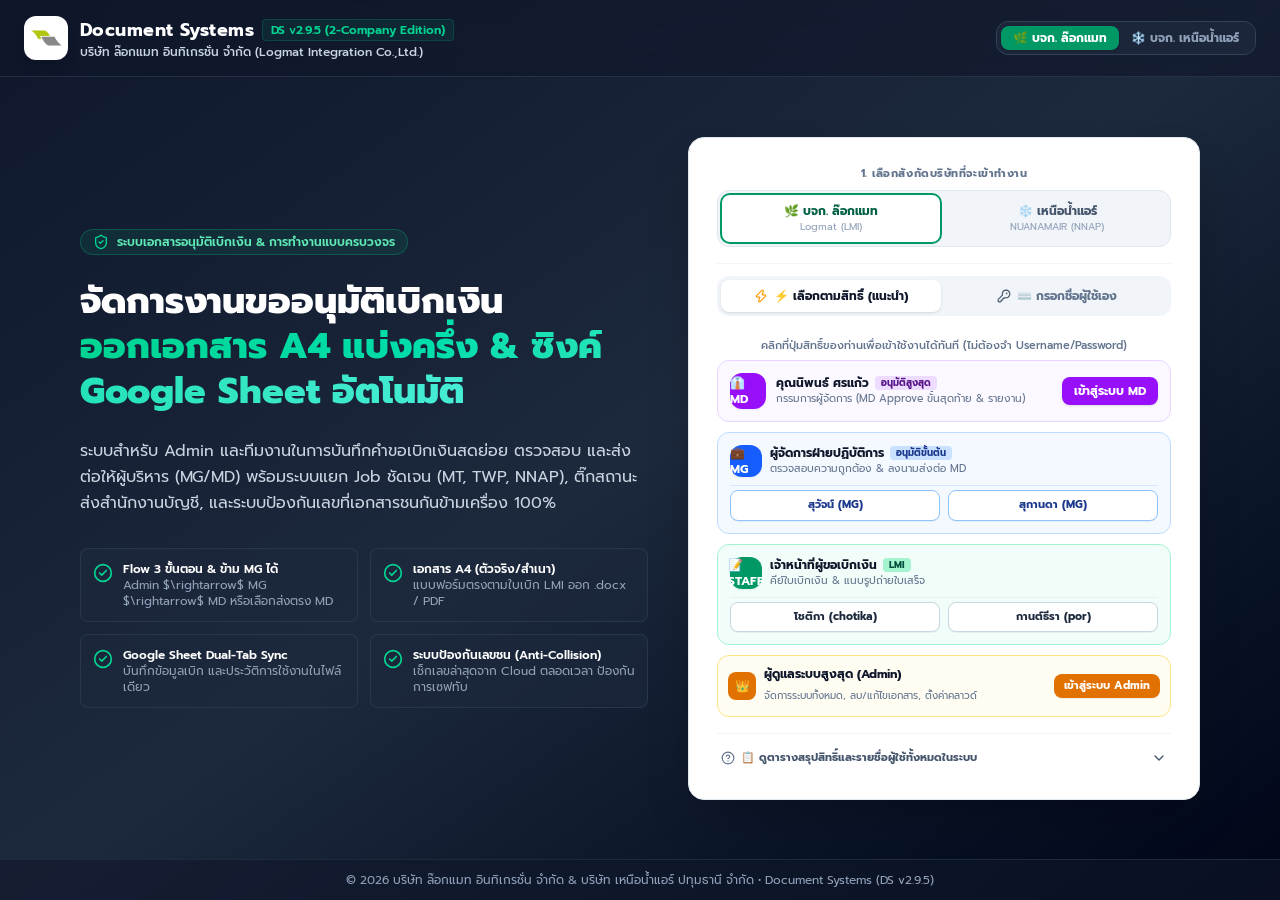
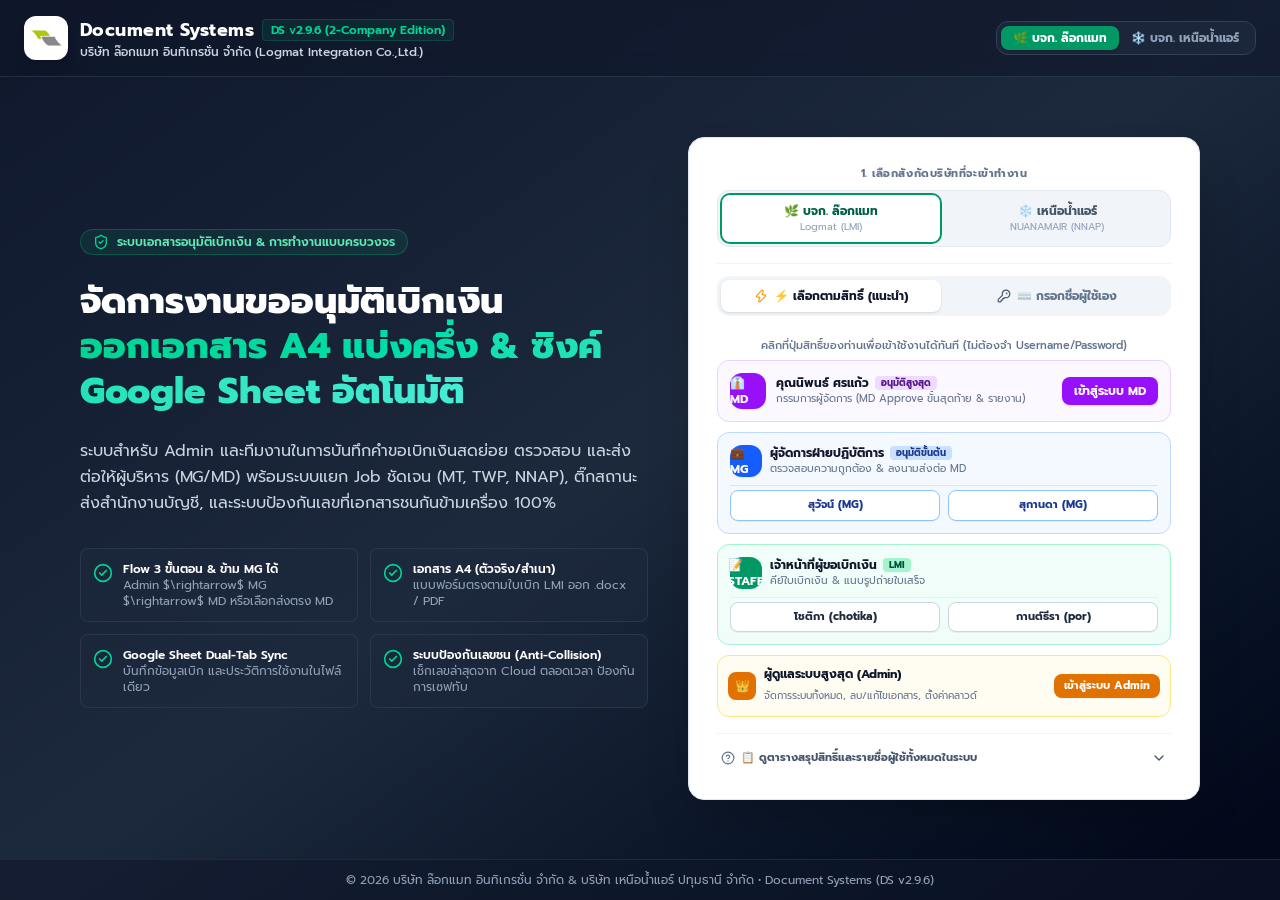
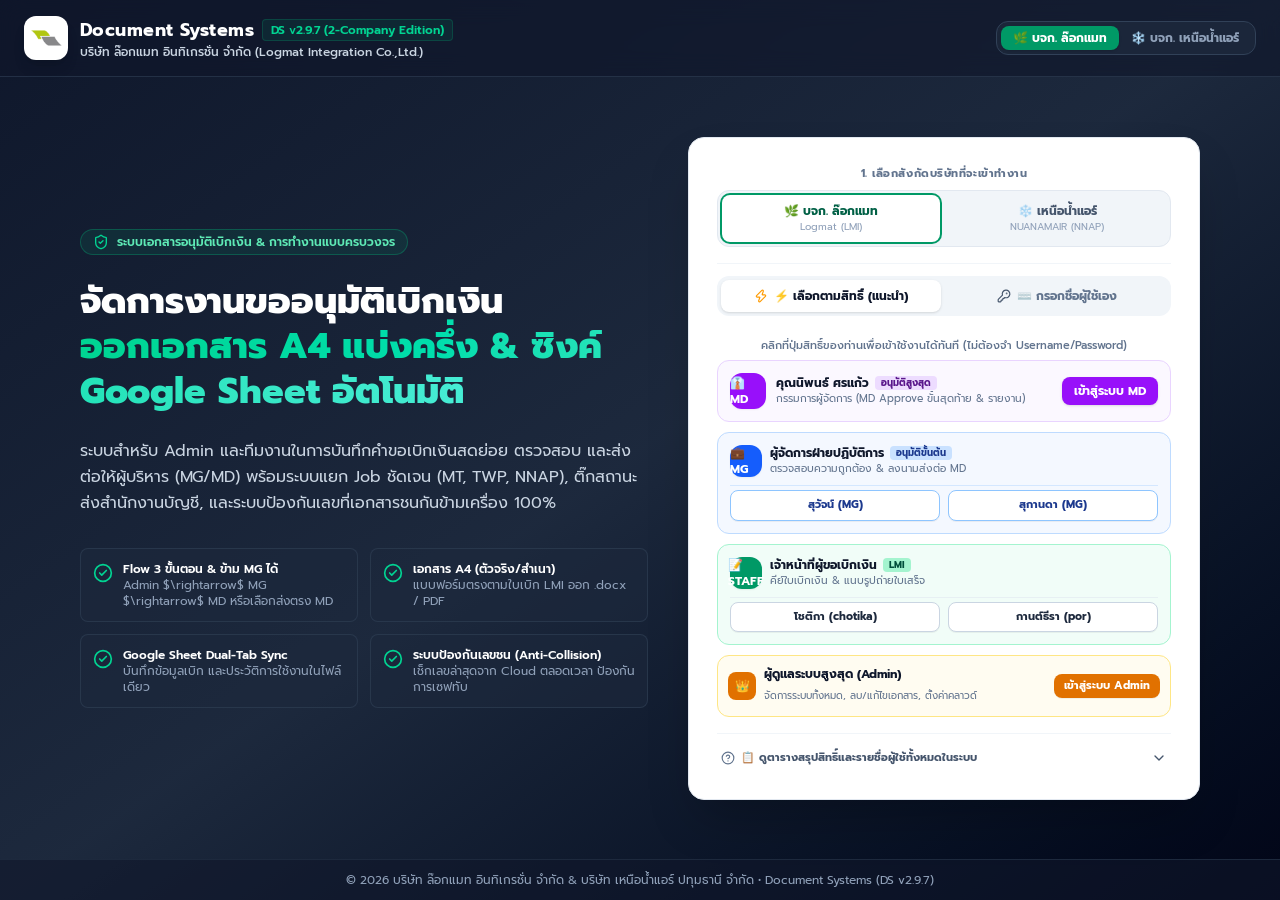
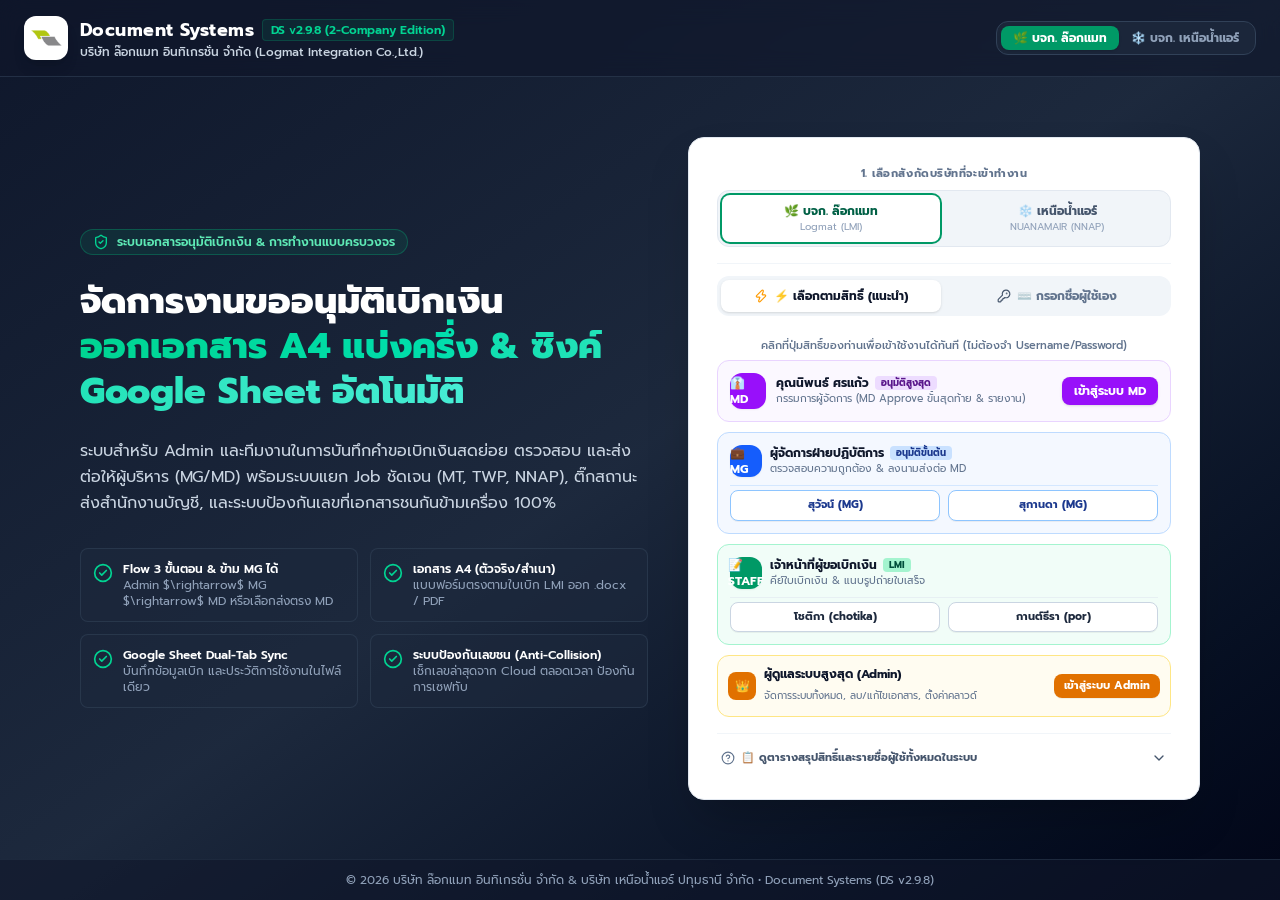
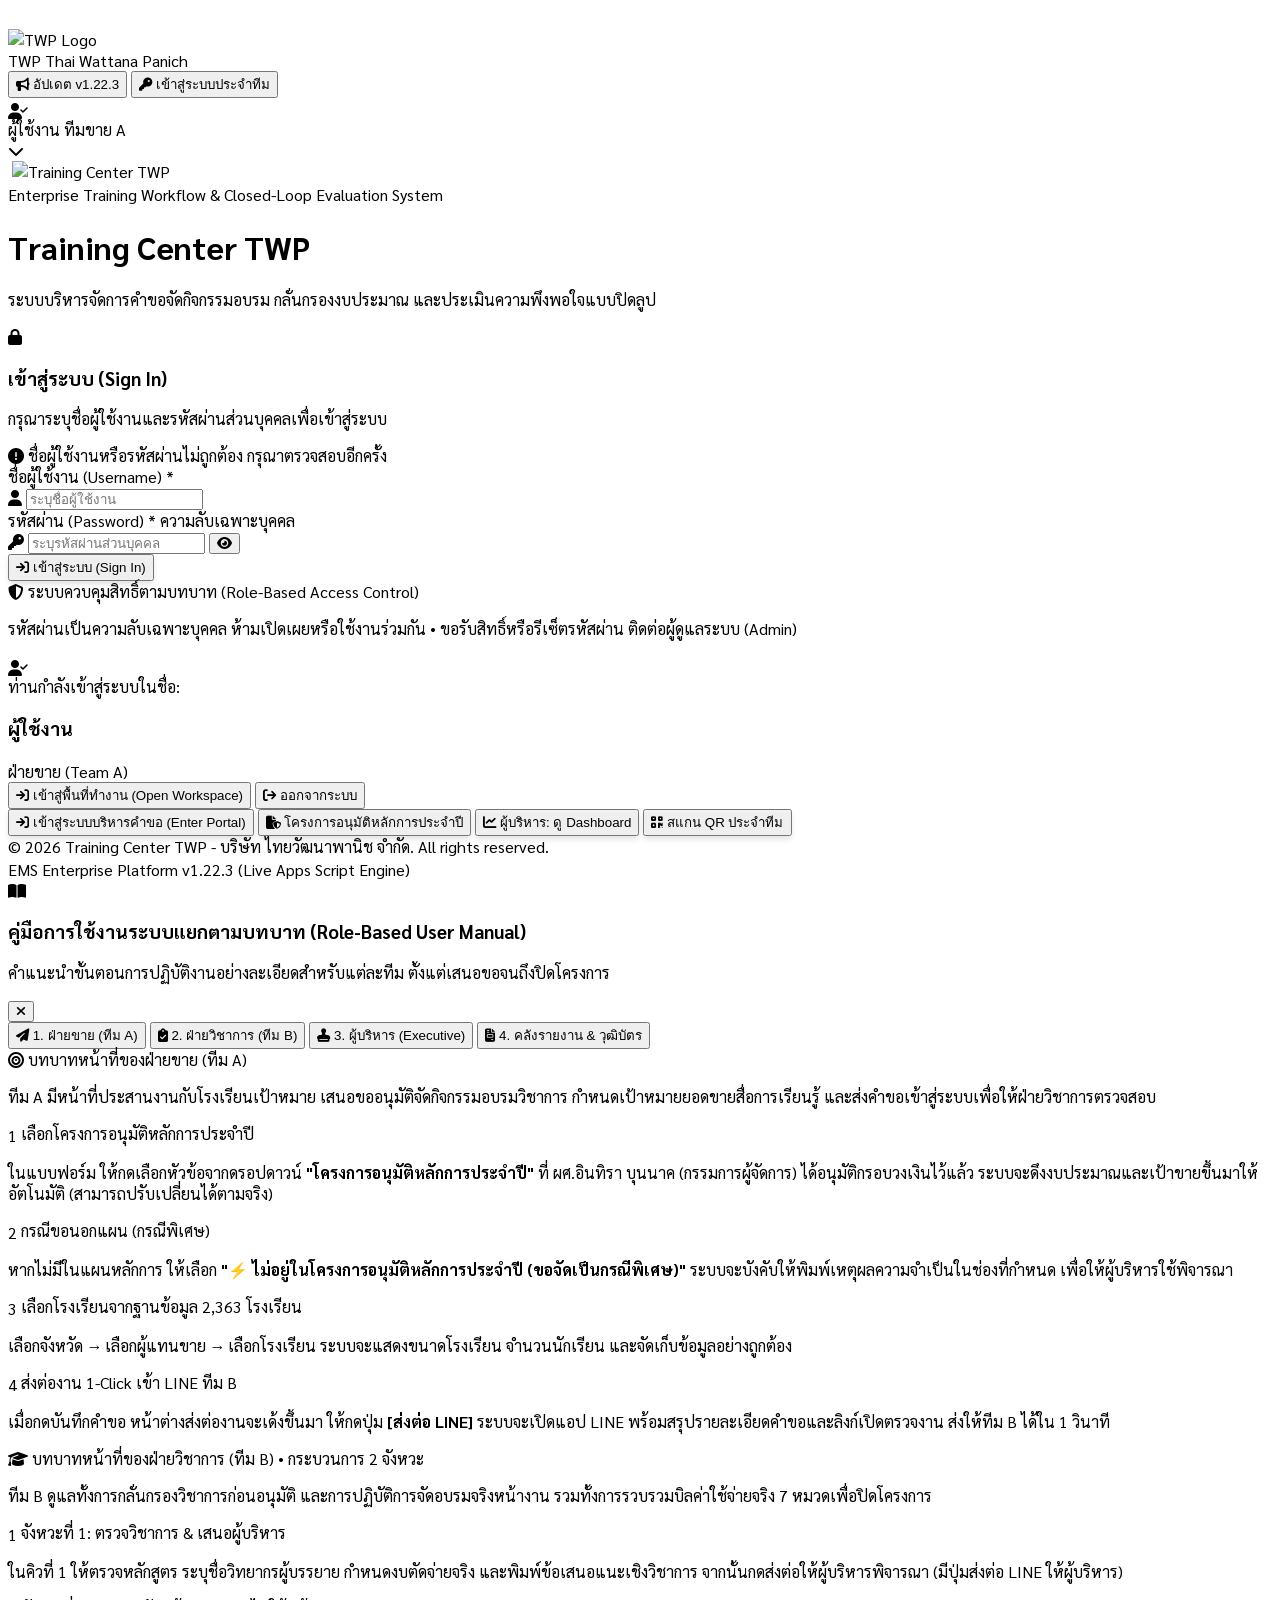
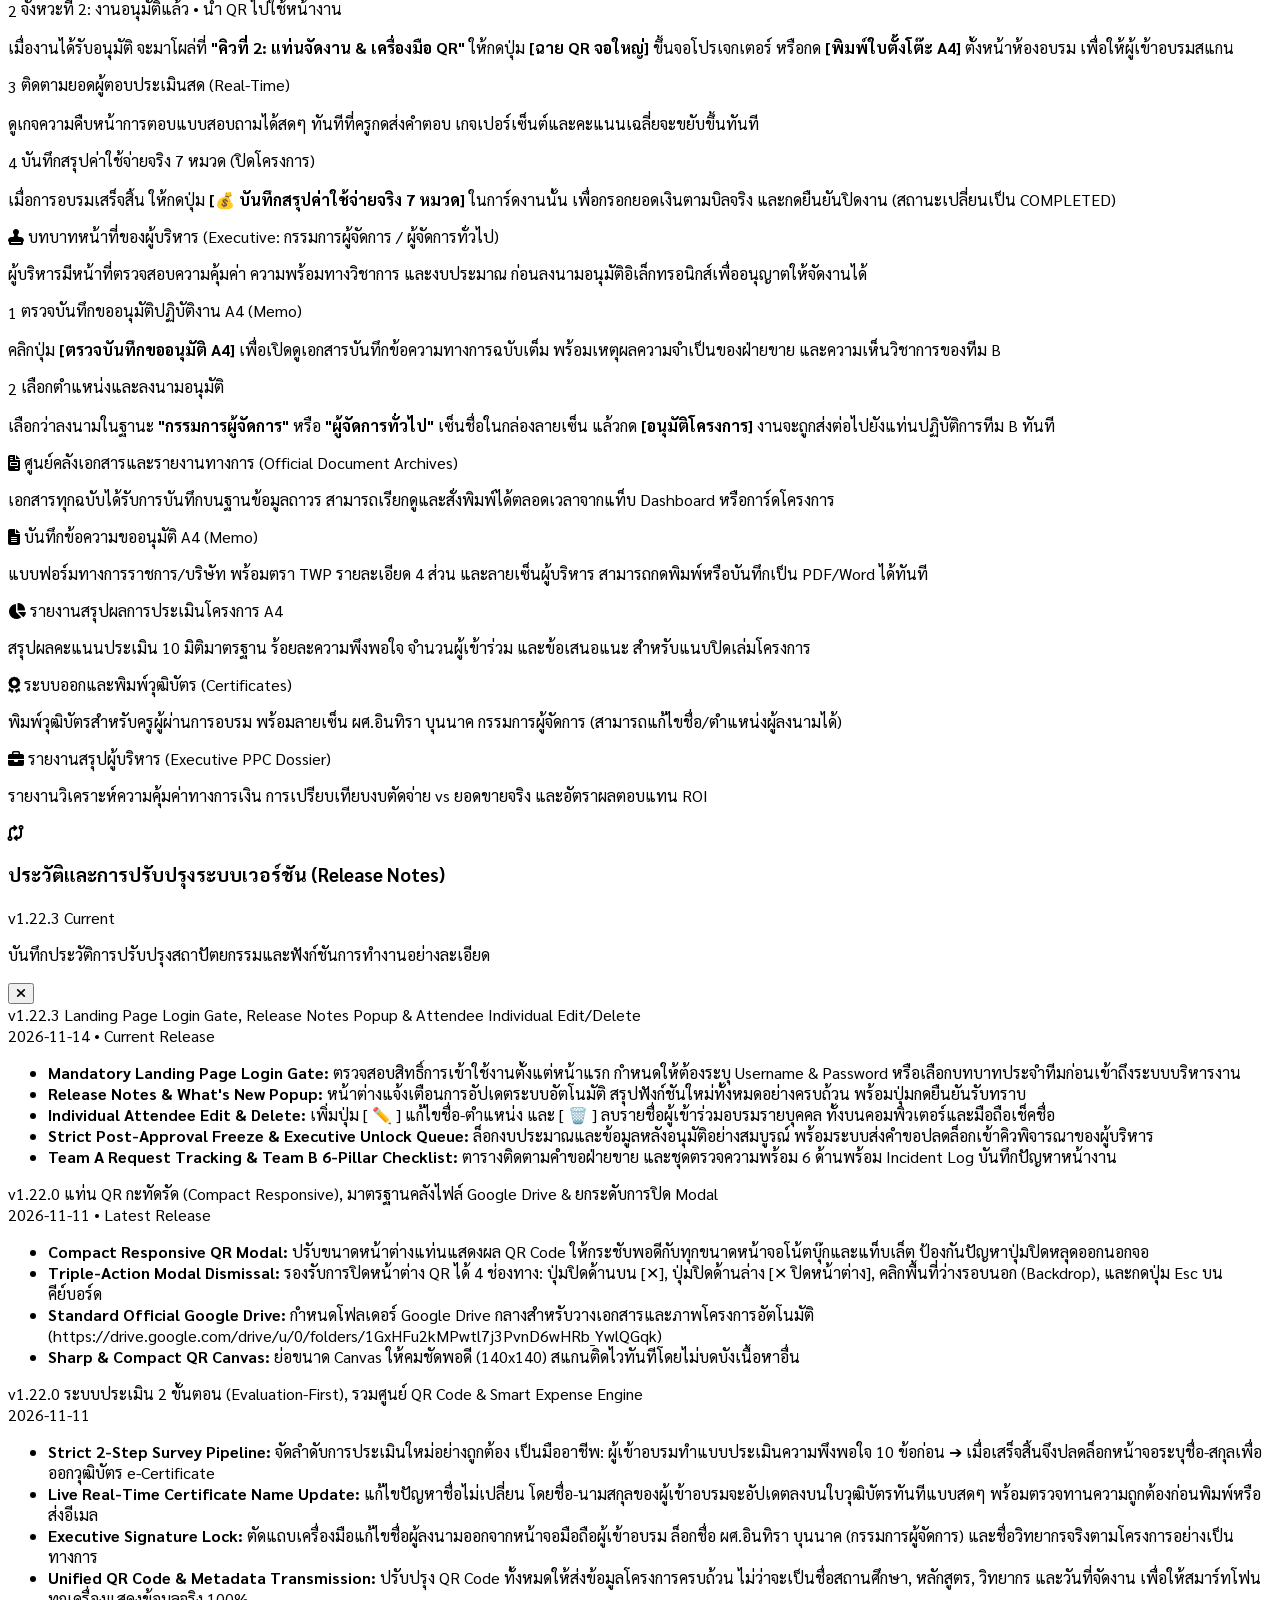
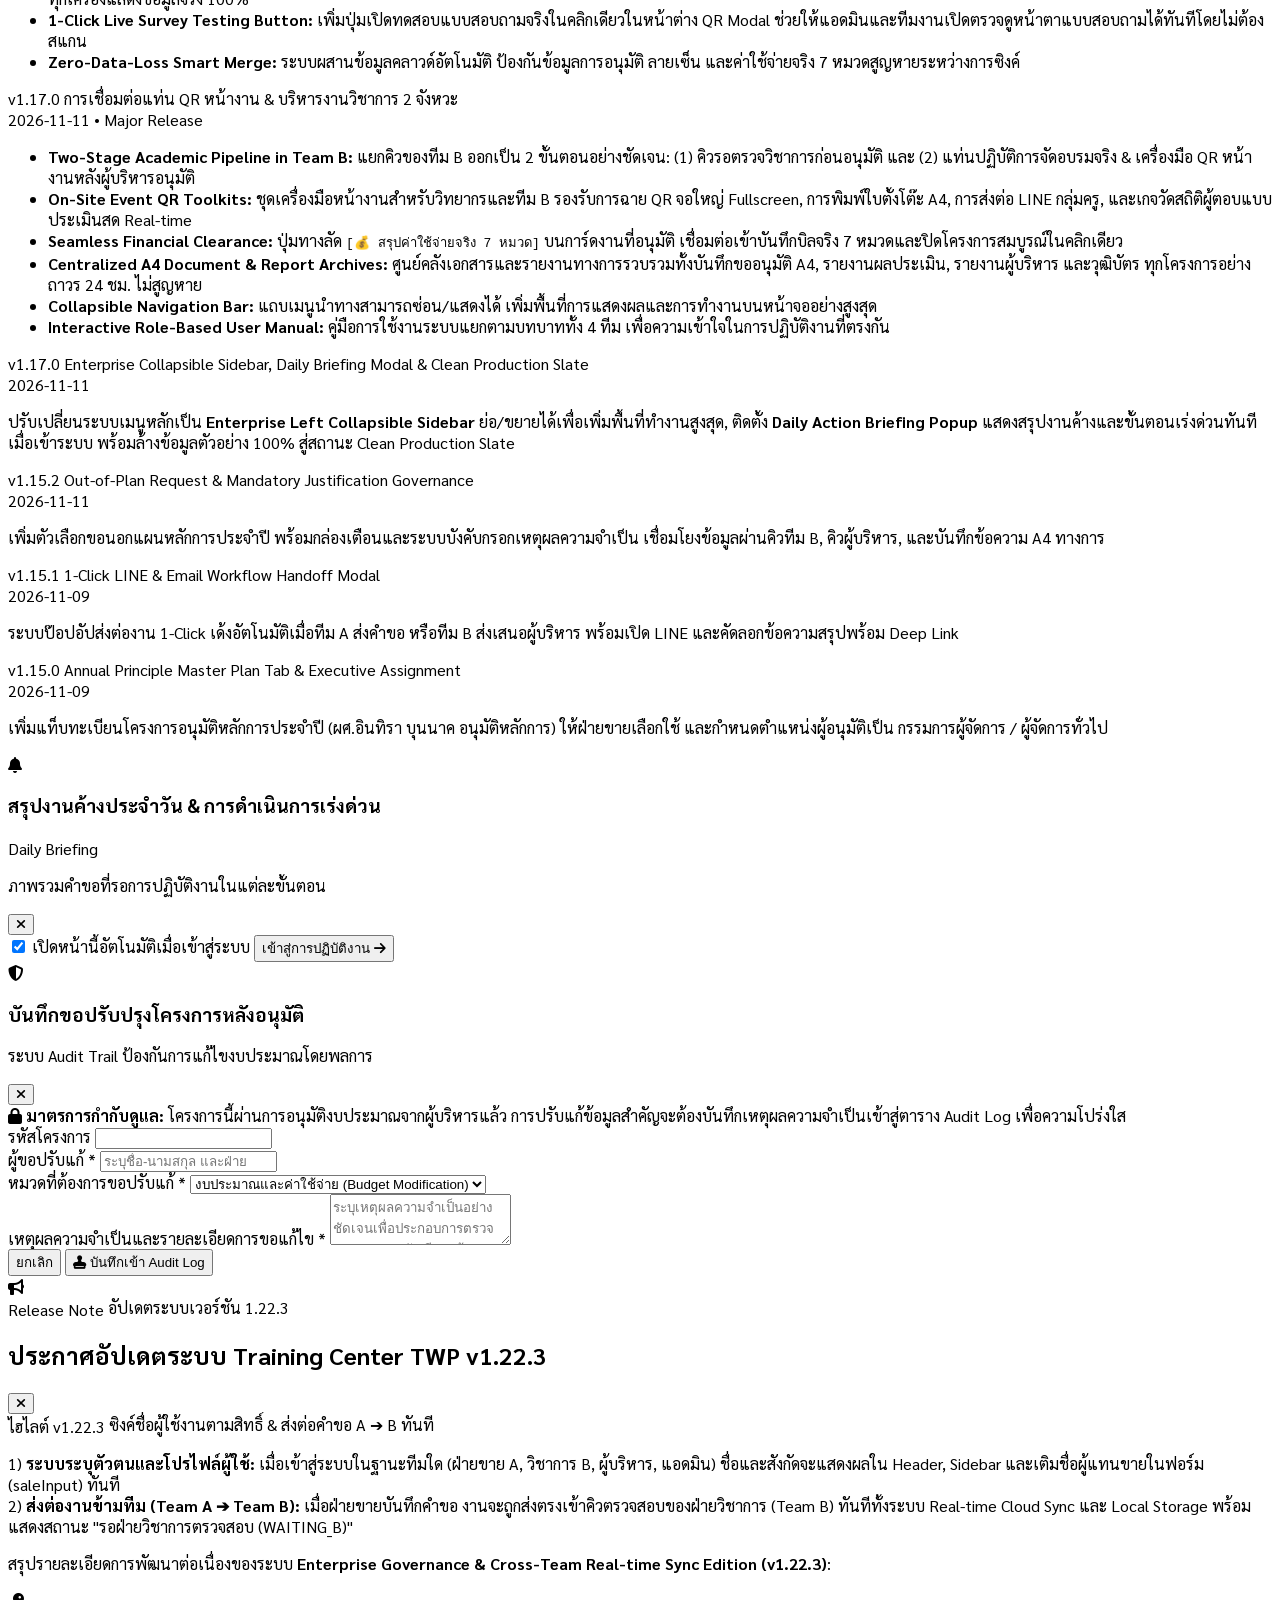
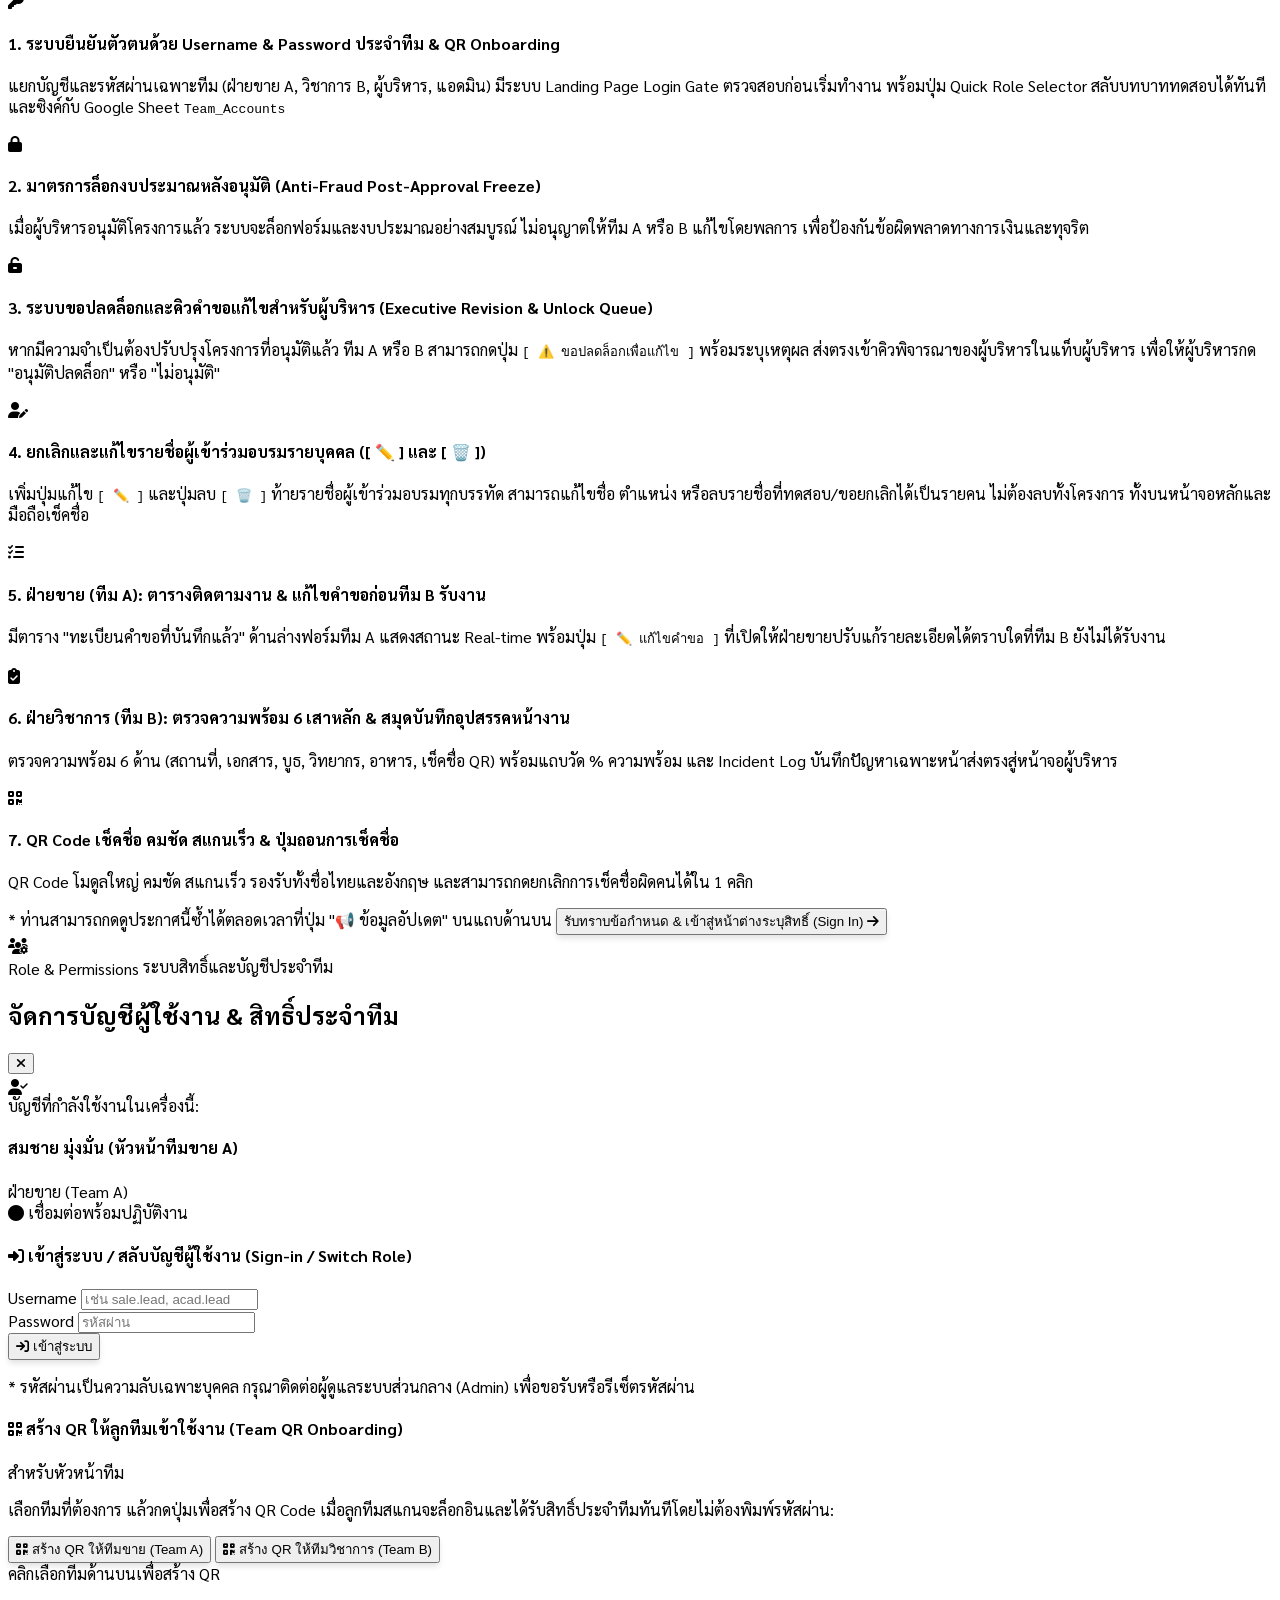
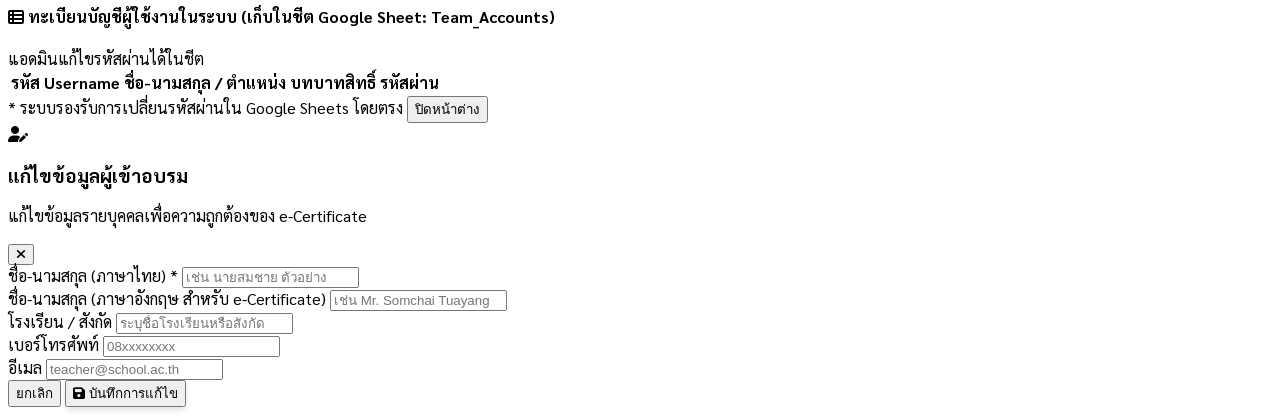
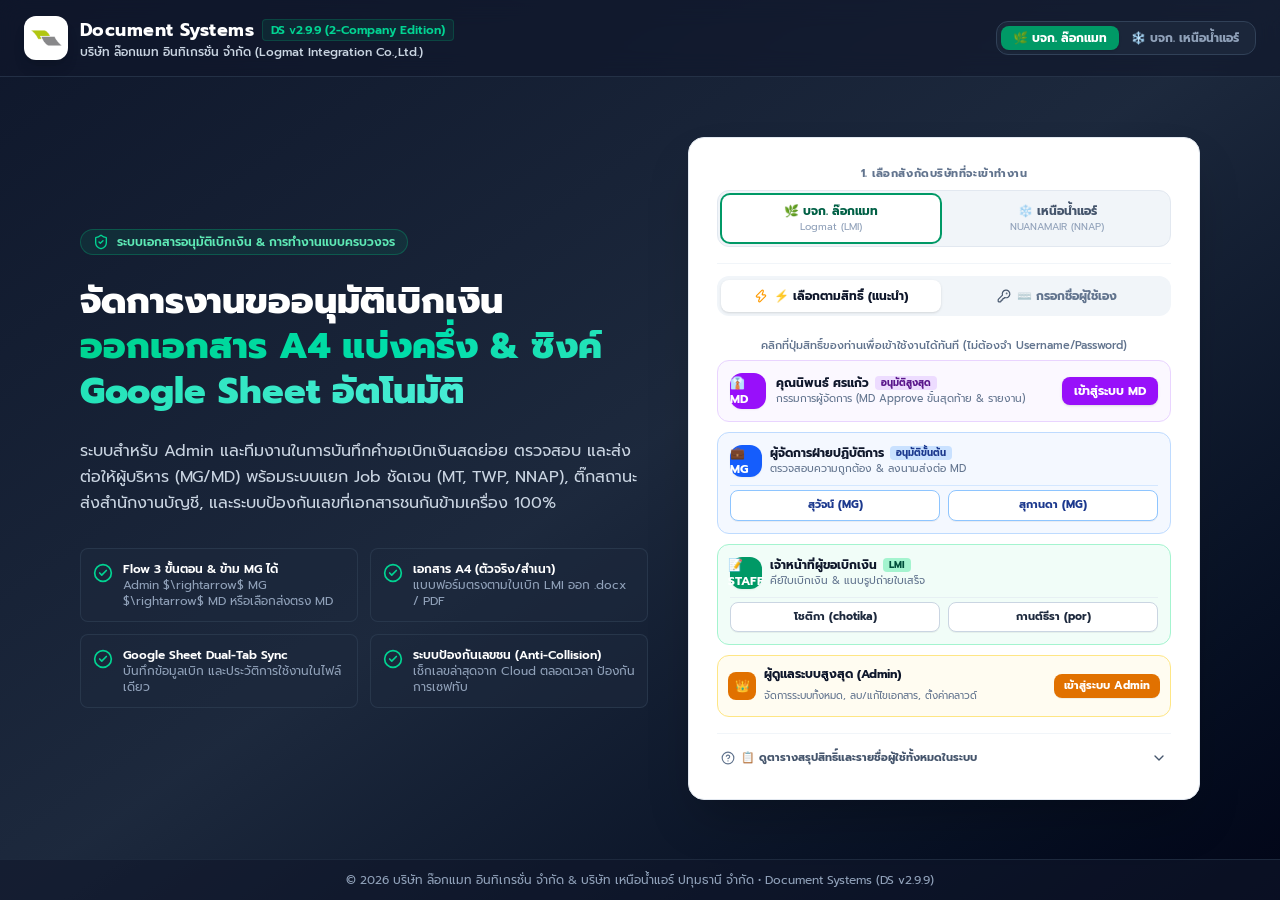
